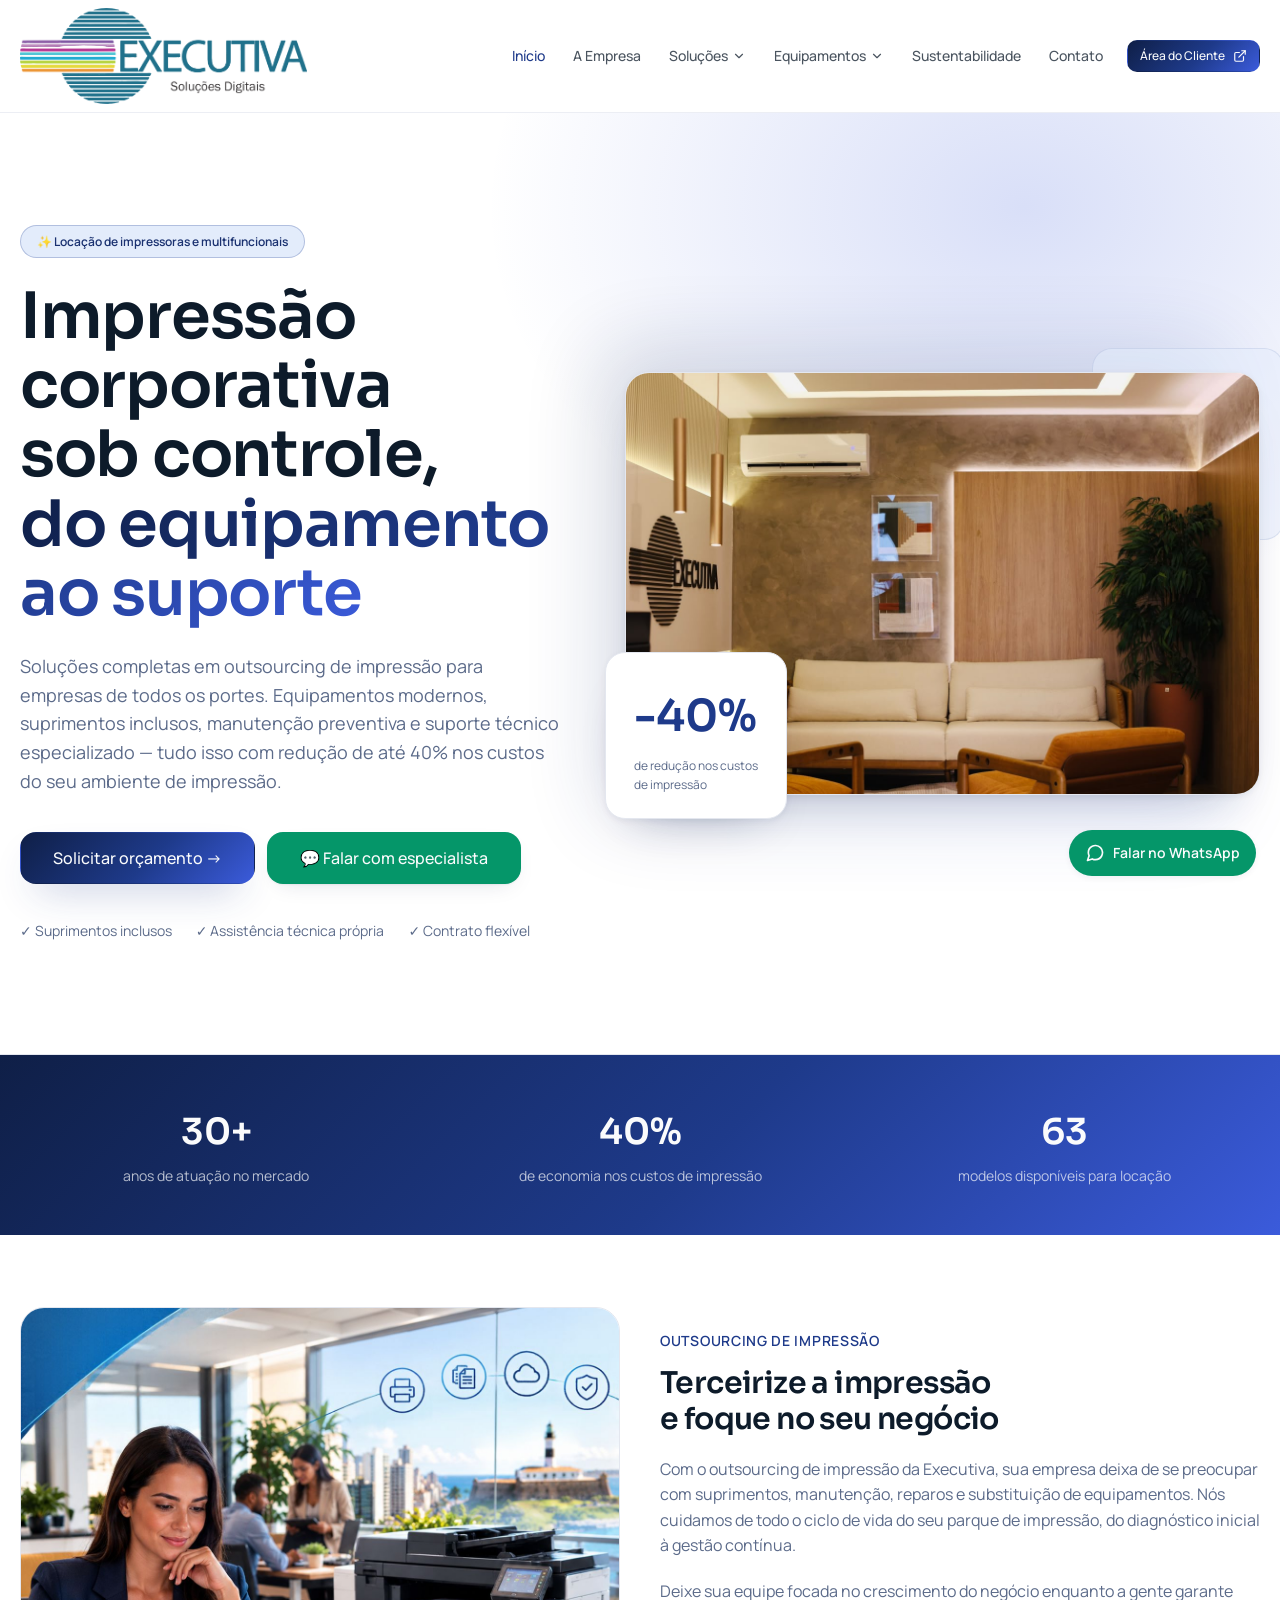
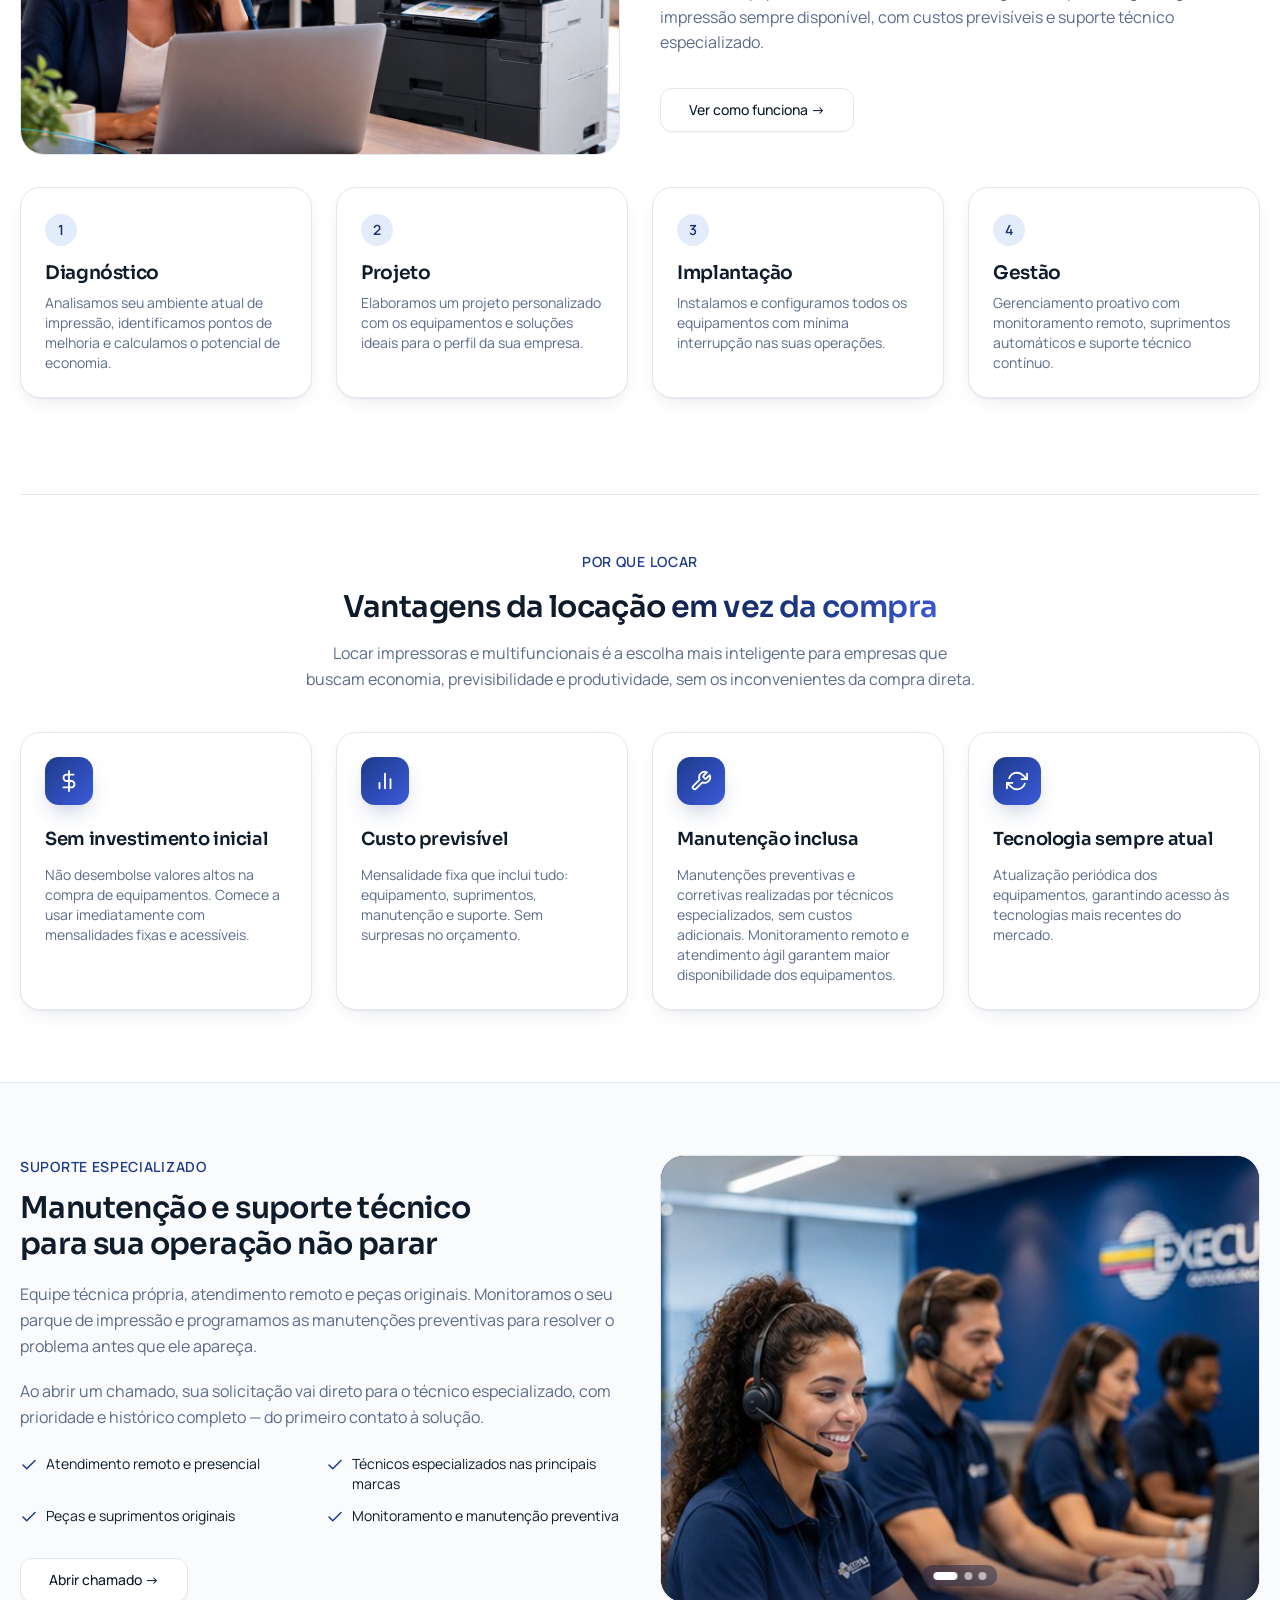
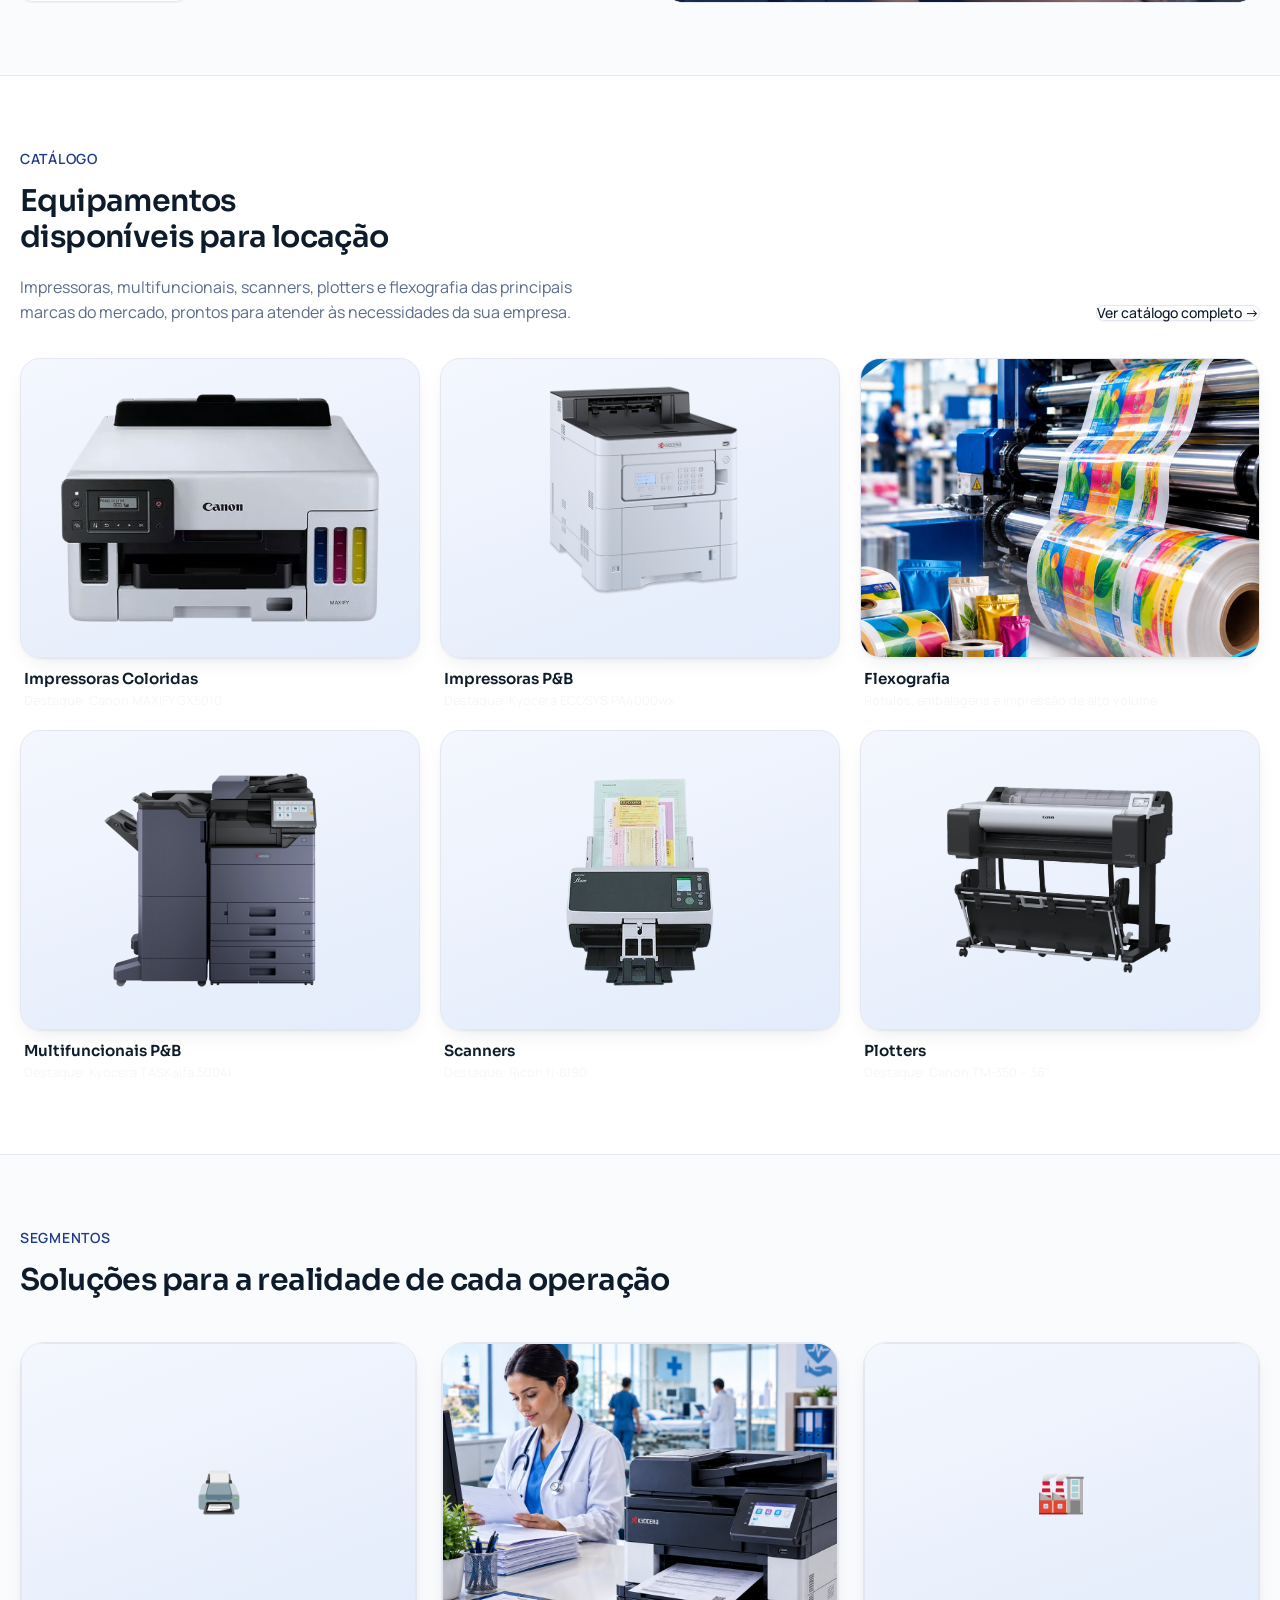
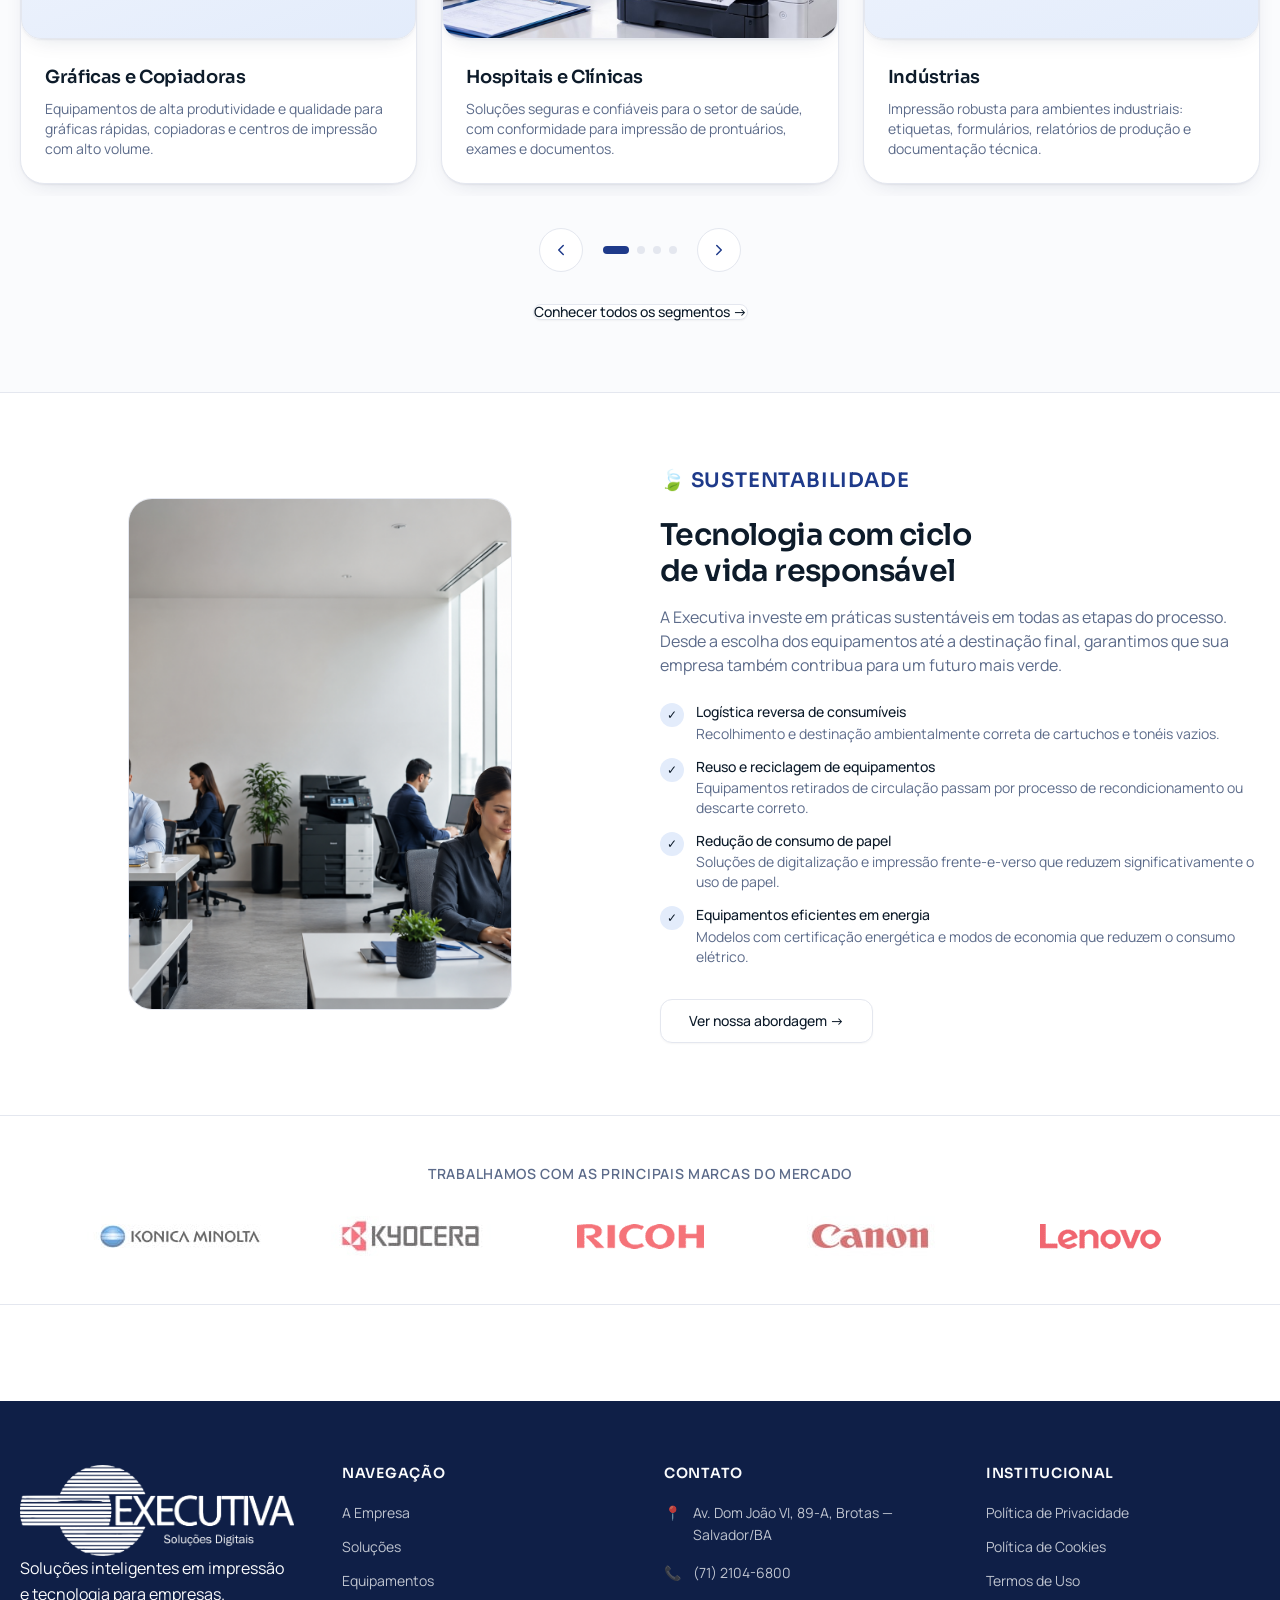
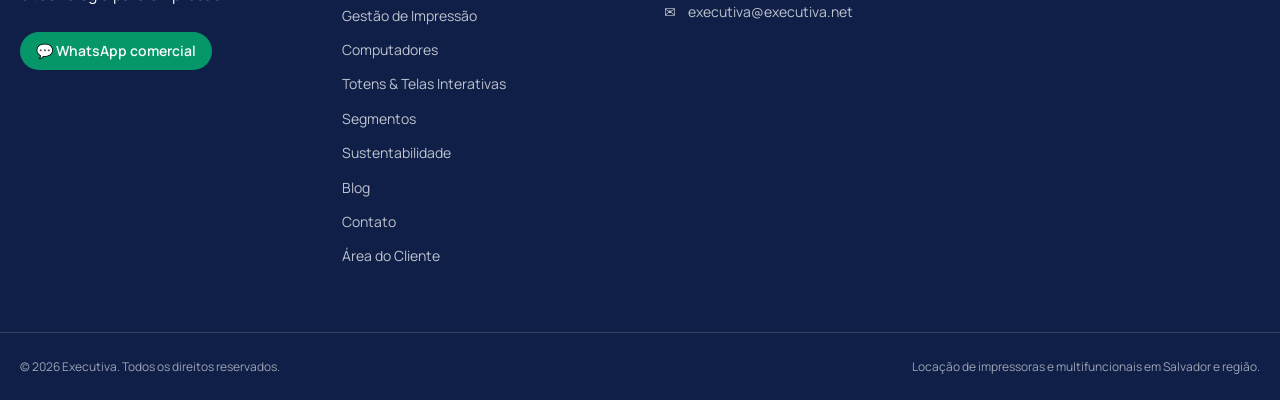
==== index.html @ 848bab2a "Home: secao Suporte Especializado com transicao de imagens" ====
<!DOCTYPE html>
<html lang="pt-BR">
<head>
  <meta charset="UTF-8">
  <meta name="viewport" content="width=device-width, initial-scale=1.0">
  <title>Locação de Impressoras e Multifuncionais | Executiva</title>
  <meta name="description" content="Locação de impressoras e multifuncionais com outsourcing de impressão, suprimentos, manutenção e suporte técnico. Reduza até 40% dos custos de impressão.">
  <link rel="icon" href="imagens/favicon.png" type="image/png">
  <link rel="stylesheet" href="css/styles.css">
</head>
<body>

<header class="site-header">
  <div class="container header-inner">
    <a href="index.html" class="logo" aria-label="Executiva — página inicial">
      <img src="imagens/logo-executiva.png" alt="Executiva" width="251" height="115">
    </a>

    <nav class="desktop-nav" aria-label="Menu principal">
      <a href="index.html" class="nav-link active">Início</a>
      <a href="a-empresa.html" class="nav-link">A Empresa</a>
      <div class="dropdown">
        <a href="solucoes.html" class="nav-link">
          Soluções
          <svg width="14" height="14" viewBox="0 0 24 24" fill="none" stroke="currentColor" stroke-width="2" stroke-linecap="round" stroke-linejoin="round" aria-hidden="true"><polyline points="6 9 12 15 18 9"></polyline></svg>
        </a>
        <div class="dropdown-menu">
          <a href="solucoes.html#locacao-de-impressoras" class="dropdown-item">Locação de Impressoras</a>
          <a href="solucoes.html#locacao-de-multifuncionais" class="dropdown-item">Locação de Multifuncionais</a>
          <a href="solucoes.html#outsourcing-de-impressao" class="dropdown-item">Outsourcing de Impressão</a>
          <a href="gestao-impressao.html" class="dropdown-item">Gestão de Impressão</a>
          <a href="solucoes.html#outras-solucoes" class="dropdown-item">Outras Soluções</a>
        </div>
      </div>
      <div class="dropdown">
        <a href="equipamentos.html" class="nav-link">
          Equipamentos
          <svg width="14" height="14" viewBox="0 0 24 24" fill="none" stroke="currentColor" stroke-width="2" stroke-linecap="round" stroke-linejoin="round" aria-hidden="true"><polyline points="6 9 12 15 18 9"></polyline></svg>
        </a>
        <div class="dropdown-menu">
          <div class="dropdown-subgroup">
            <a href="equipamentos.html" class="dropdown-item dropdown-with-sub">
              Impressoras
              <svg width="12" height="12" viewBox="0 0 24 24" fill="none" stroke="currentColor" stroke-width="2" stroke-linecap="round" stroke-linejoin="round" aria-hidden="true"><polyline points="9 6 15 12 9 18"></polyline></svg>
            </a>
            <div class="dropdown-submenu">
              <a href="equipamentos.html?categoria=impressora-color" class="dropdown-item">Impressoras Coloridas</a>
              <a href="equipamentos.html?categoria=impressora-pb" class="dropdown-item">Impressoras P&amp;B</a>
              <a href="equipamentos.html?categoria=multifuncionais-color" class="dropdown-item">Multifuncionais Coloridas</a>
              <a href="equipamentos.html?categoria=multifuncionais-pb" class="dropdown-item">Multifuncionais P&amp;B</a>
              <a href="equipamentos.html?categoria=flexografia" class="dropdown-item">Flexografia</a>
              <a href="equipamentos.html?categoria=ploter" class="dropdown-item">Plotters</a>
              <a href="equipamentos.html?categoria=scaner" class="dropdown-item">Scanners</a>
              <a href="equipamentos.html?categoria=etiquetas" class="dropdown-item">Etiquetas</a>
              <a href="equipamentos.html?categoria=cartoes" class="dropdown-item">Cartões</a>
              <a href="equipamentos.html?categoria=producao" class="dropdown-item">Produção Gráfica</a>
            </div>
          </div>
          <div class="dropdown-subgroup">
            <a href="computadores.html" class="dropdown-item dropdown-with-sub">
              Computadores
              <svg width="12" height="12" viewBox="0 0 24 24" fill="none" stroke="currentColor" stroke-width="2" stroke-linecap="round" stroke-linejoin="round" aria-hidden="true"><polyline points="9 6 15 12 9 18"></polyline></svg>
            </a>
            <div class="dropdown-submenu">
              <a href="computadores.html?categoria=desktops" class="dropdown-item">Computadores</a>
              <a href="computadores.html?categoria=notebooks" class="dropdown-item">Notebooks</a>
              <a href="computadores.html?categoria=servidores" class="dropdown-item">Servidores</a>
            </div>
          </div>
          <a href="totens.html" class="dropdown-item">Totens &amp; Telas Interativas</a>
        </div>
      </div>
      <a href="sustentabilidade.html" class="nav-link">Sustentabilidade</a>
      <a href="contato.html" class="nav-link">Contato</a>
      <a href="https://centralexecutiva.com.br" target="_blank" rel="noopener noreferrer" class="btn btn-hero btn-sm header-cta">
        Área do Cliente
        <svg width="14" height="14" viewBox="0 0 24 24" fill="none" stroke="currentColor" stroke-width="2" stroke-linecap="round" stroke-linejoin="round" aria-hidden="true"><path d="M18 13v6a2 2 0 0 1-2 2H5a2 2 0 0 1-2-2V8a2 2 0 0 1 2-2h6"></path><polyline points="15 3 21 3 21 9"></polyline><line x1="10" y1="14" x2="21" y2="3"></line></svg>
      </a>
    </nav>

    <button type="button" id="menuToggle" class="mobile-toggle" aria-expanded="false" aria-label="Abrir menu">
      <svg width="20" height="20" viewBox="0 0 24 24" fill="none" stroke="currentColor" stroke-width="2" stroke-linecap="round" stroke-linejoin="round"><line x1="3" y1="6" x2="21" y2="6"></line><line x1="3" y1="12" x2="21" y2="12"></line><line x1="3" y1="18" x2="21" y2="18"></line></svg>
    </button>
  </div>

  <div id="mobileMenu" class="mobile-menu">
    <div class="container">
      <nav aria-label="Menu mobile">
        <a href="index.html" class="mobile-link active">Início</a>
        <a href="a-empresa.html" class="mobile-link">A Empresa</a>
        <a href="solucoes.html" class="mobile-link">Soluções</a>
        <a href="gestao-impressao.html" class="mobile-link">Gestão de Impressão</a>
        <a href="equipamentos.html" class="mobile-link">Equipamentos</a>
        <a href="computadores.html" class="mobile-link">Computadores</a>
        <a href="totens.html" class="mobile-link">Totens &amp; Telas</a>
        <a href="sustentabilidade.html" class="mobile-link">Sustentabilidade</a>
        <a href="contato.html" class="mobile-link">Contato</a>
        <div class="mobile-menu-cta">
          <a href="https://centralexecutiva.com.br" target="_blank" rel="noopener noreferrer" class="btn btn-hero btn-lg w-full">Área do Cliente</a>
        </div>
      </nav>
    </div>
  </div>
</header>

<main>
  <section class="hero">
    <div class="hero-bg"></div>
    <div class="container hero-grid">
      <div class="reveal">
        <span class="hero-badge">✨ Locação de impressoras e multifuncionais</span>
        <h1>Impressão corporativa sob controle,<br><span class="text-gradient">do equipamento ao suporte</span></h1>
        <p class="hero-description">Soluções completas em outsourcing de impressão para empresas de todos os portes. Equipamentos modernos, suprimentos inclusos, manutenção preventiva e suporte técnico especializado — tudo isso com redução de até 40% nos custos do seu ambiente de impressão.</p>
        <div class="hero-actions">
          <a href="orcamento.html" class="btn btn-hero btn-xl">Solicitar orçamento →</a>
          <a href="https://api.whatsapp.com/send?phone=5571996363349&text=Olá! Vim do site e gostaria de informações sobre locação de impressoras." target="_blank" rel="noopener noreferrer" class="btn btn-whatsapp btn-xl">💬 Falar com especialista</a>
        </div>
        <ul class="hero-highlights">
          <li>✓ Suprimentos inclusos</li>
          <li>✓ Assistência técnica própria</li>
          <li>✓ Contrato flexível</li>
        </ul>
      </div>

      <div class="reveal from-left">
        <div class="hero-image-wrap">
          <div class="hero-image">
            <img src="imagens/hero-multifuncional.jpg?v=2" alt="Multifuncional corporativa" width="1280" height="854">
          </div>
          <div class="hero-floating-card">
            <p class="number">-40%</p>
            <p>de redução nos custos<br>de impressão</p>
          </div>
        </div>
      </div>
    </div>
  </section>

  <section class="stats">
    <div class="container stats-grid grid-3-sm">
      <div class="stat-counter" data-to="30" data-suffix="+" data-label="anos de atuação no mercado"></div>
      <div class="stat-counter" data-to="40" data-suffix="%" data-label="de economia nos custos de impressão"></div>
      <div class="stat-counter" data-to="63" data-label="modelos disponíveis para locação"></div>
    </div>
  </section>

  <section class="container section-padded">
    <div class="grid-2-lg gap-10 items-center">
      <div class="reveal from-left">
        <img src="imagens/outsourcing.jpg" alt="Outsourcing de impressão" class="rounded-3xl border w-full object-cover" style="height: 28rem; object-position: center top">
      </div>
      <div class="reveal">
        <p class="section-eyebrow">Outsourcing de impressão</p>
        <h2 class="section-title text-3xl">Terceirize a impressão e foque no seu negócio</h2>
        <p class="section-description">Com o outsourcing de impressão da Executiva, sua empresa deixa de se preocupar com suprimentos, manutenção, reparos e substituição de equipamentos. Nós cuidamos de todo o ciclo de vida do seu parque de impressão, do diagnóstico inicial à gestão contínua.</p>
        <p class="section-description">Deixe sua equipe focada no crescimento do negócio enquanto a gente garante impressão sempre disponível, com custos previsíveis e suporte técnico especializado.</p>
        <a href="solucoes.html#outsourcing-de-impressao" class="btn btn-outline btn-lg mt-8">Ver como funciona →</a>
      </div>
    </div>

    <ol class="grid-4 grid-2-sm grid-3-md grid-4-lg gap-6 mt-8">
      <li class="reveal card card-hover h-full p-6">
        <span class="step-number">1</span>
        <h3 class="mt-4 font-semibold">Diagnóstico</h3>
        <p class="mt-2 text-sm text-muted">Analisamos seu ambiente atual de impressão, identificamos pontos de melhoria e calculamos o potencial de economia.</p>
      </li>
      <li class="reveal card card-hover h-full p-6">
        <span class="step-number">2</span>
        <h3 class="mt-4 font-semibold">Projeto</h3>
        <p class="mt-2 text-sm text-muted">Elaboramos um projeto personalizado com os equipamentos e soluções ideais para o perfil da sua empresa.</p>
      </li>
      <li class="reveal card card-hover h-full p-6">
        <span class="step-number">3</span>
        <h3 class="mt-4 font-semibold">Implantação</h3>
        <p class="mt-2 text-sm text-muted">Instalamos e configuramos todos os equipamentos com mínima interrupção nas suas operações.</p>
      </li>
      <li class="reveal card card-hover h-full p-6">
        <span class="step-number">4</span>
        <h3 class="mt-4 font-semibold">Gestão</h3>
        <p class="mt-2 text-sm text-muted">Gerenciamento proativo com monitoramento remoto, suprimentos automáticos e suporte técnico contínuo.</p>
      </li>
    </ol>

    <div class="mt-24 border-t" style="padding-top: 3.5rem">
      <div class="mx-auto max-w-2xl text-center">
        <p class="section-eyebrow">Por que locar</p>
        <h2 class="section-title text-3xl mt-4">Vantagens da locação <span class="text-gradient">em vez da compra</span></h2>
        <p class="section-description mt-4">Locar impressoras e multifuncionais é a escolha mais inteligente para empresas que buscam economia, previsibilidade e produtividade, sem os inconvenientes da compra direta.</p>
      </div>

      <ul class="mt-10 grid-4 grid-2-sm grid-3-md grid-4-lg gap-6">
        <li class="reveal card card-hover h-full p-6">
          <span class="advantage-icon">
            <svg width="22" height="22" viewBox="0 0 24 24" fill="none" stroke="currentColor" stroke-width="2" stroke-linecap="round" stroke-linejoin="round" aria-hidden="true"><line x1="12" y1="1" x2="12" y2="23"></line><path d="M17 5H9.5a3.5 3.5 0 0 0 0 7h5a3.5 3.5 0 0 1 0 7H6"></path></svg>
          </span>
          <h3 class="mt-5 font-display text-lg font-semibold">Sem investimento inicial</h3>
          <p class="mt-3 text-sm text-muted">Não desembolse valores altos na compra de equipamentos. Comece a usar imediatamente com mensalidades fixas e acessíveis.</p>
        </li>

        <li class="reveal card card-hover h-full p-6">
          <span class="advantage-icon">
            <svg width="22" height="22" viewBox="0 0 24 24" fill="none" stroke="currentColor" stroke-width="2" stroke-linecap="round" stroke-linejoin="round" aria-hidden="true"><line x1="18" y1="20" x2="18" y2="10"></line><line x1="12" y1="20" x2="12" y2="4"></line><line x1="6" y1="20" x2="6" y2="14"></line></svg>
          </span>
          <h3 class="mt-5 font-display text-lg font-semibold">Custo previsível</h3>
          <p class="mt-3 text-sm text-muted">Mensalidade fixa que inclui tudo: equipamento, suprimentos, manutenção e suporte. Sem surpresas no orçamento.</p>
        </li>

        <li class="reveal card card-hover h-full p-6">
          <span class="advantage-icon">
            <svg width="22" height="22" viewBox="0 0 24 24" fill="none" stroke="currentColor" stroke-width="2" stroke-linecap="round" stroke-linejoin="round" aria-hidden="true"><path d="M14.7 6.3a1 1 0 0 0 0 1.4l1.6 1.6a1 1 0 0 0 1.4 0l3.77-3.77a6 6 0 0 1-7.94 7.94l-6.91 6.91a2.12 2.12 0 0 1-3-3l6.91-6.91a6 6 0 0 1 7.94-7.94l-3.76 3.76z"></path></svg>
          </span>
          <h3 class="mt-5 font-display text-lg font-semibold">Manutenção inclusa</h3>
          <p class="mt-3 text-sm text-muted">Manutenções preventivas e corretivas realizadas por técnicos especializados, sem custos adicionais. Monitoramento remoto e atendimento ágil garantem maior disponibilidade dos equipamentos.</p>
        </li>

        <li class="reveal card card-hover h-full p-6">
          <span class="advantage-icon">
            <svg width="22" height="22" viewBox="0 0 24 24" fill="none" stroke="currentColor" stroke-width="2" stroke-linecap="round" stroke-linejoin="round" aria-hidden="true"><polyline points="23 4 23 10 17 10"></polyline><polyline points="1 20 1 14 7 14"></polyline><path d="M3.51 9a9 9 0 0 1 14.85-3.36L23 10M1 14l4.64 4.36A9 9 0 0 0 20.49 15"></path></svg>
          </span>
          <h3 class="mt-5 font-display text-lg font-semibold">Tecnologia sempre atual</h3>
          <p class="mt-3 text-sm text-muted">Atualização periódica dos equipamentos, garantindo acesso às tecnologias mais recentes do mercado.</p>
        </li>
      </ul>
    </div>
  </section>

  <section class="section-bordered section-padded">
    <div class="container">
      <div class="grid-2-lg gap-10 items-center">
        <div class="reveal from-left">
          <p class="section-eyebrow">Suporte especializado</p>
          <h2 class="section-title text-3xl">Manutenção e suporte técnico para sua operação não parar</h2>
          <p class="section-description">Equipe técnica própria, atendimento remoto e peças originais. Monitoramos o seu parque de impressão e programamos as manutenções preventivas para resolver o problema antes que ele apareça.</p>
          <p class="section-description">Ao abrir um chamado, sua solicitação vai direto para o técnico especializado, com prioridade e histórico completo — do primeiro contato à solução.</p>
          <ul class="mt-6 grid-2-sm gap-3 text-sm">
            <li class="flex items-start gap-2">
              <svg width="18" height="18" viewBox="0 0 24 24" fill="none" stroke="currentColor" stroke-width="2" stroke-linecap="round" stroke-linejoin="round" aria-hidden="true" style="color:var(--color-primary);flex:none;margin-top:2px"><polyline points="20 6 9 17 4 12"></polyline></svg>
              <span>Atendimento remoto e presencial</span>
            </li>
            <li class="flex items-start gap-2">
              <svg width="18" height="18" viewBox="0 0 24 24" fill="none" stroke="currentColor" stroke-width="2" stroke-linecap="round" stroke-linejoin="round" aria-hidden="true" style="color:var(--color-primary);flex:none;margin-top:2px"><polyline points="20 6 9 17 4 12"></polyline></svg>
              <span>Técnicos especializados nas principais marcas</span>
            </li>
            <li class="flex items-start gap-2">
              <svg width="18" height="18" viewBox="0 0 24 24" fill="none" stroke="currentColor" stroke-width="2" stroke-linecap="round" stroke-linejoin="round" aria-hidden="true" style="color:var(--color-primary);flex:none;margin-top:2px"><polyline points="20 6 9 17 4 12"></polyline></svg>
              <span>Peças e suprimentos originais</span>
            </li>
            <li class="flex items-start gap-2">
              <svg width="18" height="18" viewBox="0 0 24 24" fill="none" stroke="currentColor" stroke-width="2" stroke-linecap="round" stroke-linejoin="round" aria-hidden="true" style="color:var(--color-primary);flex:none;margin-top:2px"><polyline points="20 6 9 17 4 12"></polyline></svg>
              <span>Monitoramento e manutenção preventiva</span>
            </li>
          </ul>
          <a href="https://centralexecutiva.com.br" target="_blank" rel="noopener noreferrer" class="btn btn-outline btn-lg mt-8">Abrir chamado →</a>
        </div>

        <div class="reveal">
          <div class="media-slider" id="supportSlider" role="region" aria-label="Galeria de suporte técnico">
            <div class="media-slide is-active">
              <img src="imagens/suporte-tecnico.jpg" alt="Equipe de suporte técnico da Executiva" loading="lazy">
            </div>
            <div class="media-slide">
              <img src="imagens/00.jpg" alt="Multifuncionais e suprimentos originais" loading="lazy" style="object-position: 55% 50%">
            </div>
            <div class="media-slide">
              <img src="imagens/suporte-central.jpg" alt="Central de Atendimento Executiva" loading="lazy">
            </div>
            <div class="media-dots" id="supportDots"></div>
          </div>
        </div>
      </div>
    </div>
  </section>

  <section class="container section-padded">
    <div class="flex flex-wrap items-end justify-between gap-6">
      <div class="reveal max-w-xl">
        <p class="section-eyebrow">Catálogo</p>
        <h2 class="section-title text-3xl">Equipamentos disponíveis para locação</h2>
        <p class="section-description">Impressoras, multifuncionais, scanners, plotters e flexografia das principais marcas do mercado, prontos para atender às necessidades da sua empresa.</p>
      </div>
      <div class="reveal">
        <a href="equipamentos.html" class="btn btn-outline">Ver catálogo completo →</a>
      </div>
    </div>

    <div class="catalog-grid mt-8">

      <a class="catalog-card reveal" href="equipamentos.html?categoria=impressora-color">
        <span class="catalog-card-img catalog-card-img--product">
          <img src="imagens/Canon - GX5010 (2).png" alt="Impressora colorida Canon MAXIFY GX5010" loading="lazy">
        </span>
        <span class="catalog-card-caption">
          <strong>Impressoras Coloridas</strong>
          <span>Destaque: Canon MAXIFY GX5010</span>
        </span>
      </a>

      <a class="catalog-card reveal" href="equipamentos.html?categoria=impressora-pb">
        <span class="catalog-card-img catalog-card-img--product">
          <img src="imagens/Kyocera - ECOSYS PA4000wx.png" alt="Impressora P&amp;B Kyocera ECOSYS PA4000wx" loading="lazy">
        </span>
        <span class="catalog-card-caption">
          <strong>Impressoras P&amp;B</strong>
          <span>Destaque: Kyocera ECOSYS PA4000wx</span>
        </span>
      </a>

      <a class="catalog-card reveal" href="equipamentos.html?categoria=flexografia">
        <span class="catalog-card-img">
          <img src="imagens/flexografia.jpg" alt="Flexografia" loading="lazy" onerror="this.style.display='none';this.nextElementSibling.style.display='flex'">
          <span class="catalog-card-placeholder" style="display:none" aria-hidden="true">
            <svg width="40" height="40" viewBox="0 0 24 24" fill="none" stroke="currentColor" stroke-width="1.5" stroke-linecap="round" stroke-linejoin="round" aria-hidden="true"><rect x="9" y="9" width="13" height="13" rx="2" ry="2"></rect><path d="M5 15H4a2 2 0 0 1-2-2V4a2 2 0 0 1 2-2h9a2 2 0 0 1 2 2v1"></path></svg>
          </span>
        </span>
        <span class="catalog-card-caption">
          <strong>Flexografia</strong>
          <span>Rótulos, embalagens e impressão de alto volume</span>
        </span>
      </a>

      <a class="catalog-card reveal" href="equipamentos.html?categoria=multifuncionais-pb">
        <span class="catalog-card-img catalog-card-img--product">
          <img src="imagens/Kyocera_-_TASKalfa_5004i-removebg-preview.png" alt="Multifuncional P&amp;B Kyocera TASKalfa 5004i" loading="lazy">
        </span>
        <span class="catalog-card-caption">
          <strong>Multifuncionais P&amp;B</strong>
          <span>Destaque: Kyocera TASKalfa 5004i</span>
        </span>
      </a>

      <a class="catalog-card reveal" href="equipamentos.html?categoria=scaner">
        <span class="catalog-card-img catalog-card-img--product">
          <img src="imagens/Ricoh_-_fi-8190.png" alt="Scanner Ricoh fi-8190" loading="lazy">
        </span>
        <span class="catalog-card-caption">
          <strong>Scanners</strong>
          <span>Destaque: Ricoh fi-8190</span>
        </span>
      </a>

      <a class="catalog-card reveal" href="equipamentos.html?categoria=ploter">
        <span class="catalog-card-img catalog-card-img--product">
          <img src="imagens/Canon - TM-350.png" alt="Plotter Canon TM-350 de 36 polegadas" loading="lazy">
        </span>
        <span class="catalog-card-caption">
          <strong>Plotters</strong>
          <span>Destaque: Canon TM-350 – 36"</span>
        </span>
      </a>

    </div>
  </section>

  <section class="section-bordered section-padded">
    <div class="container">
      <div class="reveal max-w-2xl">
        <p class="section-eyebrow">Segmentos</p>
        <h2 class="section-title text-3xl">Soluções para a realidade de cada operação</h2>
      </div>

      <div class="segment-viewport mt-8">
        <div class="segment-track" id="segmentTrack">

          <div class="segment-slide">
            <article class="segment-card card card-hover h-full">
              <span class="catalog-card-img">
                <span class="catalog-card-placeholder"><span style="font-size:2.5rem;line-height:1">🖨️</span></span>
              </span>
              <div class="segment-card-body">
                <h3 class="font-display text-lg font-semibold">Gráficas e Copiadoras</h3>
                <p class="mt-2 text-sm text-muted">Equipamentos de alta produtividade e qualidade para gráficas rápidas, copiadoras e centros de impressão com alto volume.</p>
              </div>
            </article>
          </div>

          <div class="segment-slide">
            <article class="segment-card card card-hover h-full">
              <span class="catalog-card-img">
                <img src="imagens/hospitais e clinica.jpg" alt="Hospitais e Clínicas" loading="lazy" style="object-position: center 45%">
              </span>
              <div class="segment-card-body">
                <h3 class="font-display text-lg font-semibold">Hospitais e Clínicas</h3>
                <p class="mt-2 text-sm text-muted">Soluções seguras e confiáveis para o setor de saúde, com conformidade para impressão de prontuários, exames e documentos.</p>
              </div>
            </article>
          </div>

          <div class="segment-slide">
            <article class="segment-card card card-hover h-full">
              <span class="catalog-card-img">
                <span class="catalog-card-placeholder"><span style="font-size:2.5rem;line-height:1">🏭</span></span>
              </span>
              <div class="segment-card-body">
                <h3 class="font-display text-lg font-semibold">Indústrias</h3>
                <p class="mt-2 text-sm text-muted">Impressão robusta para ambientes industriais: etiquetas, formulários, relatórios de produção e documentação técnica.</p>
              </div>
            </article>
          </div>

          <div class="segment-slide">
            <article class="segment-card card card-hover h-full">
              <span class="catalog-card-img">
                <span class="catalog-card-placeholder"><span style="font-size:2.5rem;line-height:1">🎓</span></span>
              </span>
              <div class="segment-card-body">
                <h3 class="font-display text-lg font-semibold">Educação</h3>
                <p class="mt-2 text-sm text-muted">Soluções econômicas para escolas, faculdades e universidades, com gestão de cotas e redução de desperdícios.</p>
              </div>
            </article>
          </div>

          <div class="segment-slide">
            <article class="segment-card card card-hover h-full">
              <span class="catalog-card-img">
                <span class="catalog-card-placeholder"><span style="font-size:2.5rem;line-height:1">⚖️</span></span>
              </span>
              <div class="segment-card-body">
                <h3 class="font-display text-lg font-semibold">Escritórios Jurídicos</h3>
                <p class="mt-2 text-sm text-muted">Impressão de alta qualidade e segurança para documentos jurídicos, contratos, petições e processos com sigilo.</p>
              </div>
            </article>
          </div>

          <div class="segment-slide">
            <article class="segment-card card card-hover h-full">
              <span class="catalog-card-img">
                <span class="catalog-card-placeholder"><span style="font-size:2.5rem;line-height:1">🏢</span></span>
              </span>
              <div class="segment-card-body">
                <h3 class="font-display text-lg font-semibold">Escritórios e Corporativo</h3>
                <p class="mt-2 text-sm text-muted">Parques de impressão otimizados para empresas de diversos segmentos, com foco em produtividade e redução de custos.</p>
              </div>
            </article>
          </div>

        </div>
      </div>

      <div class="mt-8 flex items-center justify-center gap-5">
        <button type="button" class="advantage-arrow segment-prev" aria-label="Anterior">
          <svg width="18" height="18" viewBox="0 0 24 24" fill="none" stroke="currentColor" stroke-width="2" stroke-linecap="round" stroke-linejoin="round" aria-hidden="true"><polyline points="15 18 9 12 15 6"></polyline></svg>
        </button>
        <div class="advantage-dots" id="segmentDots"></div>
        <button type="button" class="advantage-arrow segment-next" aria-label="Próximo">
          <svg width="18" height="18" viewBox="0 0 24 24" fill="none" stroke="currentColor" stroke-width="2" stroke-linecap="round" stroke-linejoin="round" aria-hidden="true"><polyline points="9 18 15 12 9 6"></polyline></svg>
        </button>
      </div>

      <div class="mt-8 flex justify-center reveal">
        <a href="solucoes.html" class="btn btn-outline">Conhecer todos os segmentos →</a>
      </div>
    </div>
  </section>

  <section class="container section-padded">
    <div class="grid-2-lg gap-10 items-center">
      <div class="reveal from-left">
        <img src="imagens/sustentabilidade.jpg" alt="Sustentabilidade" class="rounded-3xl border w-full mx-auto block object-cover" style="aspect-ratio: 3 / 4; max-width: 24rem">
      </div>
      <div class="reveal">
        <p class="section-eyebrow-lg">🍃 Sustentabilidade</p>
        <h2 class="mt-5 font-display text-3xl font-semibold sm:text-4xl">Tecnologia com ciclo de vida responsável</h2>
        <p class="mt-4 text-base text-muted">A Executiva investe em práticas sustentáveis em todas as etapas do processo. Desde a escolha dos equipamentos até a destinação final, garantimos que sua empresa também contribua para um futuro mais verde.</p>
        <ul class="check-list mt-6">
          <li>
            <span class="inline-flex items-center justify-center rounded-full bg-accent text-accent-fg text-xs shrink-0" style="width:1.5rem;height:1.5rem;margin-top:2px">✓</span>
            <div>
              <p class="font-medium">Logística reversa de consumíveis</p>
              <p class="text-sm text-muted">Recolhimento e destinação ambientalmente correta de cartuchos e tonéis vazios.</p>
            </div>
          </li>
          <li>
            <span class="inline-flex items-center justify-center rounded-full bg-accent text-accent-fg text-xs shrink-0" style="width:1.5rem;height:1.5rem;margin-top:2px">✓</span>
            <div>
              <p class="font-medium">Reuso e reciclagem de equipamentos</p>
              <p class="text-sm text-muted">Equipamentos retirados de circulação passam por processo de recondicionamento ou descarte correto.</p>
            </div>
          </li>
          <li>
            <span class="inline-flex items-center justify-center rounded-full bg-accent text-accent-fg text-xs shrink-0" style="width:1.5rem;height:1.5rem;margin-top:2px">✓</span>
            <div>
              <p class="font-medium">Redução de consumo de papel</p>
              <p class="text-sm text-muted">Soluções de digitalização e impressão frente-e-verso que reduzem significativamente o uso de papel.</p>
            </div>
          </li>
          <li>
            <span class="inline-flex items-center justify-center rounded-full bg-accent text-accent-fg text-xs shrink-0" style="width:1.5rem;height:1.5rem;margin-top:2px">✓</span>
            <div>
              <p class="font-medium">Equipamentos eficientes em energia</p>
              <p class="text-sm text-muted">Modelos com certificação energética e modos de economia que reduzem o consumo elétrico.</p>
            </div>
          </li>
        </ul>
        <a href="sustentabilidade.html" class="btn btn-outline btn-lg mt-8">Ver nossa abordagem →</a>
      </div>
    </div>
  </section>

  <section class="border-t border-b py-12">
    <div class="container">
      <p class="text-center text-sm font-semibold tracking-wider uppercase text-muted">Trabalhamos com as principais marcas do mercado</p>
      <div class="mt-8 flex flex-wrap items-center justify-center gap-10">
        <img src="imagens/marcas/konica-home.jpg" alt="Konica Minolta" class="brand-logo">
        <img src="imagens/marcas/kyocera-home.jpg" alt="Kyocera" class="brand-logo">
        <img src="imagens/marcas/Logo-ricoh-ofc.png" alt="Ricoh" class="brand-logo">
        <img src="imagens/marcas/canon-home.jpg" alt="Canon" class="brand-logo">
        <img src="imagens/marcas/logo-lenovo-ofc.png" alt="Lenovo" class="brand-logo">
      </div>
    </div>
  </section>
</main>

<footer class="site-footer">
  <div class="container footer-grid footer-4">
    <div>
      <img src="imagens/logo-executiva.png" alt="Executiva" class="invert-logo">
      <p>Soluções inteligentes em impressão e tecnologia para empresas.</p>
      <a href="https://api.whatsapp.com/send?phone=5571996363349&text=Olá! Contato comercial." target="_blank" rel="noopener noreferrer" class="footer-wa">
        💬 WhatsApp comercial
      </a>
    </div>

    <nav aria-label="Links do rodapé">
      <h2>Navegação</h2>
      <ul class="footer-links">
        <li><a href="a-empresa.html">A Empresa</a></li>
        <li><a href="solucoes.html">Soluções</a></li>
        <li><a href="equipamentos.html">Equipamentos</a></li>
        <li><a href="gestao-impressao.html">Gestão de Impressão</a></li>
        <li><a href="computadores.html">Computadores</a></li>
        <li><a href="totens.html">Totens &amp; Telas Interativas</a></li>
        <li><a href="#">Segmentos</a></li>
        <li><a href="sustentabilidade.html">Sustentabilidade</a></li>
        <li><a href="blog.html">Blog</a></li>
        <li><a href="contato.html">Contato</a></li>
        <li><a href="https://centralexecutiva.com.br" target="_blank" rel="noopener noreferrer">Área do Cliente</a></li>
      </ul>
    </nav>

    <div>
      <h2>Contato</h2>
      <ul class="footer-contact">
        <li>
          <span>📍</span>
          <span>Av. Dom João VI, 89-A, Brotas — Salvador/BA</span>
        </li>
        <li>
          <span>📞</span>
          <a href="tel:+557121046800" class="hover\:text-primary-fg">(71) 2104-6800</a>
        </li>
        <li>
          <span>✉️</span>
          <a href="mailto:executiva@executiva.net" class="hover\:text-primary-fg">executiva@executiva.net</a>
        </li>
      </ul>
    </div>

    <div>
      <h2>Institucional</h2>
      <ul class="footer-links">
        <li><a href="#">Política de Privacidade</a></li>
        <li><a href="#">Política de Cookies</a></li>
        <li><a href="#">Termos de Uso</a></li>
      </ul>
    </div>
  </div>

  <div class="footer-bottom">
    <div class="container footer-bottom-inner">
      <p>© <span id="currentYear">2026</span> Executiva. Todos os direitos reservados.</p>
      <p>Locação de impressoras e multifuncionais em Salvador e região.</p>
    </div>
  </div>
</footer>

<a id="whatsappFab" class="whatsapp-fab" href="https://api.whatsapp.com/send?phone=5571996363349&text=Olá! Vim do site da Executiva." target="_blank" rel="noopener noreferrer" aria-label="Falar com a Executiva pelo WhatsApp">
  <svg width="20" height="20" viewBox="0 0 24 24" fill="none" stroke="currentColor" stroke-width="2" stroke-linecap="round" stroke-linejoin="round"><path d="M21 11.5a8.38 8.38 0 0 1-.9 3.8 8.5 8.5 0 0 1-7.6 4.7 8.38 8.38 0 0 1-3.8-.9L3 21l1.9-5.7a8.38 8.38 0 0 1-.9-3.8 8.5 8.5 0 0 1 4.7-7.6 8.38 8.38 0 0 1 3.8-.9h.5a8.48 8.48 0 0 1 8 8v.5z"></path></svg>
  <span>Falar no WhatsApp</span>
</a>

<script defer src="js/main.js"></script>
</body>
</html>
---- css/styles.css ----
@import url('https://fonts.googleapis.com/css2?family=Manrope:wght@400;500;600;700;800&family=Sora:wght@400;500;600;700;800&display=swap');

/* ===========================
   Design Tokens
   =========================== */
:root {
  --font-sans: 'Manrope', system-ui, sans-serif;
  --font-display: 'Sora', system-ui, sans-serif;

  --color-bg: #ffffff;
  --color-fg: #0D1B2A;
  --color-card: #ffffff;
  --color-primary: #1E3A8A;
  --color-primary-fg: #FAFBFC;
  --color-primary-deep: #0F1F47;
  --color-primary-glow: #3B5BDB;
  --color-secondary: #F6F7FB;
  --color-muted: #F5F6FA;
  --color-muted-fg: #5C6B8A;
  --color-accent: #E3ECFB;
  --color-accent-fg: #1A3170;
  --color-success: #059669;
  --color-success-fg: #FAFBFC;
  --color-border: #E4E7EF;
  --color-ring: #1E3A8A;

  --radius: 0.75rem;
  --radius-sm: calc(var(--radius) - 4px);
  --radius-md: calc(var(--radius) - 2px);
  --radius-lg: var(--radius);
  --radius-xl: calc(var(--radius) + 4px);
  --radius-2xl: calc(var(--radius) + 8px);
  --radius-3xl: calc(var(--radius) + 12px);
  --radius-4xl: calc(var(--radius) + 16px);

  --gradient-primary: linear-gradient(135deg, var(--color-primary-deep), var(--color-primary) 55%, var(--color-primary-glow));
  --gradient-surface: linear-gradient(180deg, rgba(30, 58, 138, 0.06), transparent);
  --gradient-tech: radial-gradient(60% 60% at 80% 10%, rgba(59, 91, 219, 0.28), transparent 70%);

  --shadow-soft: 0 1px 2px rgba(15, 31, 71, 0.06), 0 8px 24px -12px rgba(15, 31, 71, 0.18);
  --shadow-card: 0 2px 6px rgba(15, 31, 71, 0.06), 0 24px 48px -28px rgba(15, 31, 71, 0.28);
  --shadow-glow: 0 18px 40px -18px rgba(30, 58, 138, 0.45);

  --container-max: 1280px;
  --container-padding: 20px;
}

/* ===========================
   Reset & Base
   =========================== */
*,
*::before,
*::after {
  box-sizing: border-box;
  margin: 0;
  padding: 0;
}

html {
  scroll-behavior: smooth;
  scroll-padding-top: 7rem;
  -webkit-text-size-adjust: 100%;
}

body {
  min-height: 100vh;
  line-height: 1.6;
  font-family: var(--font-sans);
  background-color: var(--color-bg);
  color: var(--color-fg);
  -webkit-font-smoothing: antialiased;
  -moz-osx-font-smoothing: grayscale;
}

img, picture, video, canvas, svg {
  display: block;
  max-width: 100%;
}

input, button, textarea, select {
  font: inherit;
  color: inherit;
}

button {
  cursor: pointer;
  background: none;
  border: none;
}

a {
  color: inherit;
  text-decoration: none;
}

h1, h2, h3, h4, h5, h6 {
  font-family: var(--font-display);
  font-weight: 600;
  letter-spacing: -0.02em;
  line-height: 1.2;
  text-wrap: balance;
}

p { overflow-wrap: break-word; }
ul, ol { list-style: none; }

/* ===========================
   Layout
   =========================== */
.container {
  width: 100%;
  max-width: var(--container-max);
  margin-inline: auto;
  padding-inline: var(--container-padding);
}

.sr-only {
  position: absolute;
  width: 1px;
  height: 1px;
  padding: 0;
  margin: -1px;
  overflow: hidden;
  clip: rect(0, 0, 0, 0);
  white-space: nowrap;
  border: 0;
}

/* ===========================
   Header
   =========================== */
.site-header {
  position: sticky;
  top: 0;
  z-index: 40;
  border-bottom: 1px solid rgba(228, 231, 239, 0.7);
  background-color: rgba(255, 255, 255, 0.85);
  backdrop-filter: blur(16px);
  -webkit-backdrop-filter: blur(16px);
}

.header-inner {
  display: flex;
  align-items: center;
  justify-content: space-between;
  gap: 1rem;
  height: 7rem;
  padding-block: 1rem;
}

.logo img {
  height: 6rem;
  width: auto;
}

/* Desktop Nav */
.desktop-nav {
  display: none;
  align-items: center;
  gap: 0.25rem;
}

.nav-link {
  display: inline-flex;
  align-items: center;
  gap: 0.25rem;
  padding: 0.5rem 0.75rem;
  border-radius: var(--radius-md);
  font-size: 0.875rem;
  font-weight: 500;
  color: rgba(13, 27, 42, 0.75);
  transition: color 0.2s ease;
}

.nav-link:hover,
.nav-link.active {
  color: var(--color-primary);
}

.nav-link svg {
  width: 0.875rem;
  height: 0.875rem;
}

/* Dropdown */
.dropdown {
  position: relative;
}

.dropdown-menu {
  visibility: hidden;
  opacity: 0;
  position: absolute;
  left: 0;
  top: 100%;
  width: 18rem;
  transform: translateY(4px);
  border: 1px solid var(--color-border);
  border-radius: var(--radius-xl);
  background-color: var(--color-card);
  padding: 0.5rem;
  box-shadow: var(--shadow-card);
  transition:
    visibility 0.2s ease,
    opacity 0.2s ease,
    transform 0.2s ease;
}

.dropdown:hover .dropdown-menu,
.dropdown:focus-within .dropdown-menu {
  visibility: visible;
  opacity: 1;
  transform: translateY(0);
}

.dropdown-item {
  display: block;
  padding: 0.5rem 0.75rem;
  border-radius: var(--radius-md);
  font-size: 0.875rem;
  color: rgba(13, 27, 42, 0.8);
  transition: background-color 0.2s ease, color 0.2s ease;
}

.dropdown-item:hover {
  background-color: var(--color-accent);
  color: var(--color-accent-fg);
}

/* Nested submenu (flyout) */
.dropdown-subgroup {
  position: relative;
}

.dropdown-subgroup > .dropdown-submenu {
  visibility: hidden;
  opacity: 0;
  position: absolute;
  left: 100%;
  top: -0.25rem;
  margin-left: 0.25rem;
  width: 16rem;
  transform: translateX(4px);
  border: 1px solid var(--color-border);
  border-radius: var(--radius-xl);
  background-color: var(--color-card);
  padding: 0.5rem;
  box-shadow: var(--shadow-card);
  transition:
    visibility 0.2s ease,
    opacity 0.2s ease,
    transform 0.2s ease;
  z-index: 10;
}

.dropdown-subgroup:hover > .dropdown-submenu,
.dropdown-subgroup:focus-within > .dropdown-submenu {
  visibility: visible;
  opacity: 1;
  transform: translateX(0);
}

.dropdown-with-sub {
  display: flex;
  align-items: center;
  justify-content: space-between;
  gap: 0.5rem;
}

.dropdown-with-sub svg {
  flex-shrink: 0;
  opacity: 0.6;
}

/* Header CTA */
.header-cta {
  margin-left: 0.5rem;
}

/* Mobile Toggle */
.mobile-toggle {
  display: inline-flex;
  align-items: center;
  justify-content: center;
  width: 2.5rem;
  height: 2.5rem;
  border-radius: var(--radius-lg);
  border: 1px solid var(--color-border);
  color: var(--color-fg);
}

.mobile-toggle svg {
  width: 1.25rem;
  height: 1.25rem;
}

/* Mobile Menu */
.mobile-menu {
  display: none;
  border-top: 1px solid var(--color-border);
  background-color: var(--color-bg);
}

.mobile-menu.open {
  display: block;
}

.mobile-menu nav {
  display: flex;
  flex-direction: column;
  gap: 0.25rem;
  padding-block: 1rem;
}

.mobile-link {
  padding: 0.75rem 0.5rem;
  border-radius: var(--radius-lg);
  font-size: 1rem;
  font-weight: 500;
  color: rgba(13, 27, 42, 0.85);
}

.mobile-link.active {
  color: var(--color-primary);
}

.mobile-menu-cta {
  margin-top: 0.75rem;
  display: flex;
  flex-direction: column;
  gap: 0.5rem;
}

/* ===========================
   Hero Section
   =========================== */
.hero {
  position: relative;
  overflow: hidden;
  border-bottom: 1px solid var(--color-border);
}

.hero-bg {
  position: absolute;
  inset: 0;
  background-image: var(--gradient-tech);
  opacity: 0.7;
  pointer-events: none;
}

.hero-grid {
  position: relative;
  display: grid;
  align-items: center;
  gap: 4rem;
  padding-block: 4rem;
}

.hero-badge {
  display: inline-flex;
  align-items: center;
  gap: 0.5rem;
  border-radius: 9999px;
  border: 1px solid rgba(30, 58, 138, 0.25);
  background-color: var(--color-accent);
  padding-inline: 1rem;
  padding-block: 0.375rem;
  font-size: 0.75rem;
  font-weight: 600;
  color: var(--color-accent-fg);
}

.hero h1 {
  margin-top: 1.5rem;
  font-size: 2.25rem;
  font-weight: 600;
  line-height: 1.08;
}

.hero-description {
  margin-top: 1.5rem;
  max-width: 36rem;
  font-size: 1rem;
  color: var(--color-muted-fg);
}

.hero-actions {
  margin-top: 2.25rem;
  display: flex;
  flex-direction: column;
  gap: 0.75rem;
}

.hero-highlights {
  margin-top: 2.25rem;
  display: flex;
  flex-wrap: wrap;
  gap: 0.75rem 1.5rem;
  font-size: 0.875rem;
  color: var(--color-muted-fg);
}

.hero-highlights li {
  display: flex;
  align-items: center;
  gap: 0.5rem;
}

.hero-image-wrap {
  position: relative;
  display: flex;
  z-index: 1;
}

.hero-image-wrap::before {
  content: "";
  position: absolute;
  inset: -1.5rem 2.5rem -1.5rem -1.5rem;
  border-radius: var(--radius-3xl);
  background-image: var(--gradient-primary);
  opacity: 0.16;
  filter: blur(2.5rem);
  z-index: -1;
}

.hero-image-wrap::after {
  content: "";
  position: absolute;
  top: -1.5rem;
  right: -1.5rem;
  width: 12rem;
  height: 12rem;
  border-radius: var(--radius-2xl);
  border: 1px solid rgba(30, 58, 138, 0.18);
  background-color: var(--color-accent);
  opacity: 0.55;
  z-index: -1;
}

.hero-image {
  width: 100%;
  overflow: hidden;
  border-radius: var(--radius-3xl);
  border: 1px solid var(--color-border);
  box-shadow: var(--shadow-card);
  aspect-ratio: 3 / 2;
  background-color: var(--color-card);
}

.hero-image img {
  width: 100%;
  height: 100%;
  object-fit: cover;
  object-position: center;
}

.hero-floating-card {
  position: absolute;
  bottom: -1.5rem;
  left: -1.25rem;
  display: none;
  border-radius: var(--radius-2xl);
  border: 1px solid var(--color-border);
  background-color: var(--color-card);
  padding: 1.5rem 1.75rem;
  box-shadow: var(--shadow-card);
}

.hero-floating-card .number {
  font-family: var(--font-display);
  font-size: 2.75rem;
  font-weight: 600;
  color: var(--color-primary);
}

.hero-floating-card p {
  margin-top: 0.25rem;
  font-size: 0.75rem;
  color: var(--color-muted-fg);
}

/* ===========================
   Stats Section
   =========================== */
.stats {
  background-image: var(--gradient-primary);
}

.stats-grid {
  display: grid;
  gap: 2rem;
  padding-block: 3rem;
  text-align: center;
}

.stat-number {
  font-family: var(--font-display);
  font-size: 2.25rem;
  font-weight: 600;
  color: var(--color-primary-fg);
}

.stat-label {
  margin-top: 0.25rem;
  font-size: 0.875rem;
  color: rgba(250, 251, 252, 0.7);
}

/* ===========================
   Buttons
   =========================== */
.btn {
  display: inline-flex;
  align-items: center;
  justify-content: center;
  gap: 0.5rem;
  white-space: nowrap;
  border-radius: var(--radius-md);
  font-size: 0.875rem;
  font-weight: 500;
  line-height: 1;
  cursor: pointer;
  transition:
    color 0.2s ease,
    background-color 0.2s ease,
    border-color 0.2s ease,
    transform 0.2s ease,
    box-shadow 0.2s ease;
  user-select: none;
  text-decoration: none;
  border: 1px solid transparent;
}

.btn:focus-visible {
  outline: none;
  box-shadow: 0 0 0 1px var(--color-ring);
}

.btn:disabled {
  pointer-events: none;
  opacity: 0.5;
  cursor: not-allowed;
}

.btn-sm {
  height: 2rem;
  padding-inline: 0.75rem;
  font-size: 0.75rem;
}

.btn-lg {
  height: 2.75rem;
  padding-inline: 1.75rem;
  font-size: 0.875rem;
  border-radius: var(--radius-lg);
}

.btn-xl {
  height: 3.25rem;
  padding-inline: 2rem;
  font-size: 1rem;
  border-radius: var(--radius-xl);
}

.btn-hero {
  background-image: var(--gradient-primary);
  color: var(--color-primary-fg);
  box-shadow: var(--shadow-glow);
}

.btn-hero:hover {
  transform: translateY(-2px);
}

.btn-outline {
  border-color: var(--color-border);
  background-color: var(--color-bg);
  color: var(--color-fg);
  box-shadow: 0 1px 2px rgba(0, 0, 0, 0.04);
}

.btn-outline:hover {
  background-color: var(--color-accent);
  color: var(--color-accent-fg);
  border-color: var(--color-accent);
}

.btn-whatsapp {
  background-color: var(--color-success);
  color: var(--color-success-fg);
  box-shadow: var(--shadow-soft);
}

.btn-whatsapp:hover {
  background-color: rgba(5, 150, 105, 0.9);
}

.btn-ondark {
  border-color: rgba(250, 251, 252, 0.35);
  background-color: rgba(250, 251, 252, 0.1);
  color: var(--color-primary-fg);
  backdrop-filter: blur(8px);
  -webkit-backdrop-filter: blur(8px);
}

.btn-ondark:hover {
  background-color: rgba(250, 251, 252, 0.2);
}

.btn-secondary {
  background-color: var(--color-secondary);
  color: #0F1F47;
  box-shadow: 0 1px 2px rgba(0, 0, 0, 0.04);
}

.btn-secondary:hover {
  background-color: rgba(246, 247, 251, 0.8);
}

/* ===========================
   Cards
   =========================== */
.card {
  border-radius: var(--radius-2xl);
  border: 1px solid var(--color-border);
  background-color: var(--color-card);
  box-shadow: var(--shadow-soft);
}

.card-hover {
  transition:
    transform 0.35s cubic-bezier(0.22, 1, 0.36, 1),
    box-shadow 0.35s cubic-bezier(0.22, 1, 0.36, 1),
    border-color 0.35s ease;
}

.card-hover:hover {
  transform: translateY(-4px);
  box-shadow: var(--shadow-card);
  border-color: rgba(30, 58, 138, 0.35);
}

/* ===========================
   Equipment Card
   =========================== */
.equipment-card {
  display: flex;
  flex-direction: column;
  overflow: hidden;
  border-radius: var(--radius-2xl);
  border: 1px solid var(--color-border);
  background-color: var(--color-card);
  box-shadow: var(--shadow-soft);
  transition:
    transform 0.35s cubic-bezier(0.22, 1, 0.36, 1),
    box-shadow 0.35s cubic-bezier(0.22, 1, 0.36, 1),
    border-color 0.35s ease;
}

.equipment-card:hover {
  transform: translateY(-4px);
  box-shadow: var(--shadow-card);
  border-color: rgba(30, 58, 138, 0.35);
}

.object-cover {
  object-fit: cover;
}

.object-contain {
  object-fit: contain;
}

.equipment-img {
  display: flex;
  align-items: center;
  justify-content: center;
  height: 12rem;
  padding: 1.5rem;
  background-color: rgba(245, 246, 250, 0.6);
  overflow: hidden;
}

.equipment-img img {
  height: 100%;
  width: auto;
  max-width: 100%;
  object-fit: contain;
  transition: transform 0.5s ease;
}

.equipment-card:hover .equipment-img img {
  transform: scale(1.05);
}

.equipment-img--placeholder {
  background: linear-gradient(135deg, rgba(30, 58, 138, 0.06), rgba(129, 140, 248, 0.14));
}

.equipment-img-icon {
  font-size: 3.25rem;
  line-height: 1;
  opacity: 0.85;
}

.equipment-img-model {
  max-width: 100%;
  padding: 0 0.75rem;
  font-size: 0.9rem;
  font-weight: 600;
  line-height: 1.45;
  text-align: center;
  color: var(--color-primary);
  opacity: 0.8;
}

.equipment-content {
  display: flex;
  flex: 1;
  flex-direction: column;
  padding: 1.25rem;
}

.equipment-brand {
  font-size: 0.75rem;
  font-weight: 600;
  letter-spacing: 0.05em;
  text-transform: uppercase;
  color: var(--color-primary);
}

.equipment-name {
  margin-top: 0.5rem;
  font-size: 1rem;
  font-weight: 600;
}

.equipment-category {
  margin-top: 0.25rem;
  font-size: 0.75rem;
  color: var(--color-muted-fg);
}

.equipment-desc {
  margin-top: 0.625rem;
  font-size: 0.8125rem;
  line-height: 1.5;
  color: var(--color-muted-fg);
}

.equipment-specs {
  margin-top: 1rem;
  display: flex;
  flex-direction: column;
  gap: 0.375rem;
  font-size: 0.75rem;
  color: var(--color-muted-fg);
}

.equipment-specs li {
  display: -webkit-box;
  -webkit-line-clamp: 2;
  -webkit-box-orient: vertical;
  overflow: hidden;
}

.equipment-link {
  margin-top: 1.25rem;
  display: inline-flex;
  align-items: center;
  gap: 0.375rem;
  font-size: 0.875rem;
  font-weight: 600;
  color: var(--color-primary);
}

.equipment-link svg {
  width: 1rem;
  height: 1rem;
  transition: transform 0.35s ease;
}

.equipment-card:hover .equipment-link svg {
  transform: translateX(4px);
}

/* ===========================
   Blog Card
   =========================== */
.blog-card {
  display: flex;
  flex-direction: column;
  overflow: hidden;
  height: 100%;
  border-radius: var(--radius-2xl);
  border: 1px solid var(--color-border);
  background-color: var(--color-card);
  box-shadow: var(--shadow-soft);
  transition:
    transform 0.35s cubic-bezier(0.22, 1, 0.36, 1),
    box-shadow 0.35s cubic-bezier(0.22, 1, 0.36, 1),
    border-color 0.35s ease;
}

.blog-card:hover {
  transform: translateY(-4px);
  box-shadow: var(--shadow-card);
  border-color: rgba(30, 58, 138, 0.35);
}

.blog-img {
  height: 11rem;
  overflow: hidden;
  background-color: rgba(245, 246, 250, 0.6);
}

.blog-img img {
  width: 100%;
  height: 100%;
  object-fit: cover;
  transition: transform 0.5s ease;
}

.blog-card:hover .blog-img img {
  transform: scale(1.05);
}

.blog-content {
  display: flex;
  flex: 1;
  flex-direction: column;
  padding: 1.5rem;
}

.blog-meta {
  display: flex;
  align-items: center;
  gap: 0.75rem;
  font-size: 0.75rem;
  color: var(--color-muted-fg);
}

.blog-meta .blog-category {
  font-weight: 600;
  color: var(--color-primary);
}

.blog-title {
  margin-top: 0.75rem;
  font-size: 1rem;
  font-weight: 600;
}

.blog-excerpt {
  margin-top: 0.5rem;
  display: -webkit-box;
  -webkit-line-clamp: 3;
  -webkit-box-orient: vertical;
  overflow: hidden;
  font-size: 0.875rem;
  color: var(--color-muted-fg);
}

.blog-link {
  margin-top: 1.25rem;
  display: inline-flex;
  align-items: center;
  gap: 0.375rem;
  font-size: 0.875rem;
  font-weight: 600;
  color: var(--color-primary);
}

.blog-link svg {
  width: 1rem;
  height: 1rem;
  transition: transform 0.35s ease;
}

.blog-card:hover .blog-link svg {
  transform: translateX(4px);
}

/* ===========================
   CTA Band
   =========================== */
.cta-band {
  margin-block: 6rem;
}

.cta-band-inner {
  position: relative;
  overflow: hidden;
  border-radius: var(--radius-3xl);
  background-image: var(--gradient-primary);
  padding-inline: 1.5rem;
  padding-block: 3.5rem;
  text-align: center;
  box-shadow: var(--shadow-glow);
}

.cta-band-overlay {
  position: absolute;
  inset: 0;
  background-image: var(--gradient-tech);
  pointer-events: none;
}

.cta-band-content {
  position: relative;
  margin-inline: auto;
  max-width: 48rem;
}

.cta-band h2 {
  font-size: 1.875rem;
  font-weight: 600;
  color: var(--color-primary-fg);
}

.cta-band p {
  margin-top: 1rem;
  font-size: 1rem;
  color: rgba(250, 251, 252, 0.8);
}

.cta-band-actions {
  margin-top: 2rem;
  display: flex;
  flex-direction: column;
  justify-content: center;
  gap: 0.75rem;
}

/* ===========================
   Page Header
   =========================== */
.page-header {
  border-bottom: 1px solid var(--color-border);
  background-image: var(--gradient-surface);
}

.page-header-inner {
  padding-block: 4rem;
}

.page-header-eyebrow {
  font-size: 0.875rem;
  font-weight: 600;
  letter-spacing: 0.05em;
  text-transform: uppercase;
  color: var(--color-primary);
}

.page-header h1 {
  margin-top: 0.75rem;
  max-width: 48rem;
  font-size: 2.25rem;
  font-weight: 600;
}

.page-header p {
  margin-top: 1.25rem;
  max-width: 42rem;
  font-size: 1rem;
  color: var(--color-muted-fg);
}

/* ===========================
   Section Helpers
   =========================== */
.section-padded {
  padding-block: 4.5rem;
}

.section-bordered {
  border-block: 1px solid var(--color-border);
  background-color: rgba(246, 247, 251, 0.5);
}

.section-eyebrow {
  font-size: 0.875rem;
  font-weight: 600;
  letter-spacing: 0.05em;
  text-transform: uppercase;
  color: var(--color-primary);
}

.section-eyebrow-lg {
  display: flex;
  align-items: center;
  gap: 0.5rem;
  font-family: var(--font-display);
  font-size: 1.25rem;
  font-weight: 600;
  letter-spacing: 0.04em;
  text-transform: uppercase;
  color: var(--color-primary);
}

.section-title {
  margin-top: 0.75rem;
  font-size: 1.875rem;
  font-weight: 600;
}

.section-description {
  margin-top: 1.25rem;
  font-size: 1rem;
  color: var(--color-muted-fg);
}

/* ===========================
   Step Number
   =========================== */
.step-number {
  display: inline-flex;
  align-items: center;
  justify-content: center;
  width: 2rem;
  height: 2rem;
  border-radius: 9999px;
  background-color: var(--color-accent);
  color: var(--color-accent-fg);
  font-size: 0.875rem;
  font-weight: 600;
  flex-shrink: 0;
  margin-top: 2px;
}

/* ===========================
   Check List
   =========================== */
.check-list {
  display: flex;
  flex-direction: column;
  gap: 0.75rem;
}

.check-list li {
  display: flex;
  gap: 0.75rem;
  font-size: 0.875rem;
}

.check-list svg {
  width: 1rem;
  height: 1rem;
  color: var(--color-primary);
  flex-shrink: 0;
  margin-top: 2px;
}

/* ===========================
   Chips / Filters
   =========================== */
.chip {
  display: inline-flex;
  align-items: center;
  cursor: pointer;
  border-radius: 9999px;
  border: 1px solid var(--color-border);
  padding-inline: 1rem;
  padding-block: 0.5rem;
  font-size: 0.75rem;
  font-weight: 500;
  transition: background-color 0.2s ease, border-color 0.2s ease, color 0.2s ease;
}

.chip-inactive {
  border-color: var(--color-border);
  background-color: var(--color-bg);
  color: rgba(13, 27, 42, 0.75);
}

.chip-inactive:hover {
  border-color: rgba(30, 58, 138, 0.4);
  color: var(--color-primary);
}

.chip-active {
  border-color: var(--color-primary);
  background-color: var(--color-primary);
  color: var(--color-primary-fg);
}

/* ===========================
   Form
   =========================== */
.form-label {
  display: block;
  margin-bottom: 0.5rem;
  font-size: 0.875rem;
  font-weight: 500;
  color: var(--color-fg);
}

.form-input,
.form-textarea,
.form-select {
  width: 100%;
  border-radius: var(--radius-xl);
  border: 1px solid var(--color-border);
  background-color: var(--color-bg);
  font-size: 0.875rem;
  color: var(--color-fg);
  outline: none;
  transition: box-shadow 0.2s ease, border-color 0.2s ease;
}

.form-input {
  height: 2.75rem;
  padding-inline: 1rem;
}

.form-input[type="search"] {
  padding-left: 2.75rem;
}

.form-input.h-12 {
  height: 3rem;
}

.form-input::placeholder,
.form-textarea::placeholder {
  color: var(--color-muted-fg);
}

.form-textarea {
  padding: 0.75rem 1rem;
  resize: vertical;
  min-height: 8rem;
  line-height: 1.6;
}

.form-select {
  height: 2.75rem;
  padding-inline: 0.75rem;
  appearance: none;
  background-image: url("data:image/svg+xml,%3Csvg xmlns='http://www.w3.org/2000/svg' width='16' height='16' viewBox='0 0 24 24' fill='none' stroke='%235C6B8A' stroke-width='2' stroke-linecap='round' stroke-linejoin='round'%3E%3Cpolyline points='6 9 12 15 18 9'%3E%3C/polyline%3E%3C/svg%3E");
  background-repeat: no-repeat;
  background-position: right 0.75rem center;
  background-size: 1rem;
  padding-right: 2.5rem;
}

.form-input:focus,
.form-textarea:focus,
.form-select:focus {
  box-shadow: 0 0 0 2px var(--color-primary);
  border-color: var(--color-primary);
}

.form-input:disabled,
.form-textarea:disabled,
.form-select:disabled {
  cursor: not-allowed;
  opacity: 0.5;
}

/* ===========================
   Table
   =========================== */
.table-wrap {
  position: relative;
  width: 100%;
  overflow-x: auto;
  -webkit-overflow-scrolling: touch;
}

table {
  width: 100%;
  border-collapse: collapse;
  font-size: 0.875rem;
}

thead tr {
  border-bottom: 1px solid var(--color-border);
  background-color: var(--color-secondary);
}

thead th {
  height: 2.5rem;
  padding: 0 1.25rem;
  text-align: left;
  vertical-align: middle;
  font-weight: 500;
  font-size: 0.75rem;
  letter-spacing: 0.05em;
  text-transform: uppercase;
  color: var(--color-muted-fg);
}

tbody tr {
  border-bottom: 1px solid var(--color-border);
  transition: background-color 0.2s ease;
}

tbody tr:last-child {
  border-bottom: none;
}

tbody tr:hover {
  background-color: rgba(245, 246, 250, 0.5);
}

tbody td {
  padding: 1rem 1.25rem;
  vertical-align: middle;
}

/* ===========================
   Brand Logos
   =========================== */
.brand-logo {
  height: 2.5rem;
  width: auto;
  opacity: 0.6;
  transition: opacity 0.2s ease;
}

.brand-logo:hover {
  opacity: 1;
}

/* ===========================
   WhatsApp FAB
   =========================== */
.whatsapp-fab {
  position: fixed;
  right: 1rem;
  bottom: 1rem;
  z-index: 50;
  display: inline-flex;
  align-items: center;
  gap: 0.5rem;
  border-radius: 9999px;
  background-color: var(--color-success);
  padding-inline: 1rem;
  padding-block: 0.75rem;
  font-size: 0.875rem;
  font-weight: 600;
  color: var(--color-success-fg);
  box-shadow: var(--shadow-card);
  transition: transform 0.2s ease;
}

.whatsapp-fab:hover {
  transform: scale(1.05);
}

.whatsapp-fab svg {
  width: 1.25rem;
  height: 1.25rem;
}

.whatsapp-fab span {
  display: none;
}

/* ===========================
   Footer
   =========================== */
.site-footer {
  margin-top: 6rem;
  background-color: var(--color-primary-deep);
  color: var(--color-primary-fg);
}

.footer-grid {
  display: grid;
  gap: 3rem;
  padding-block: 4rem;
}

.footer-brand img {
  height: 7rem;
  width: auto;
  filter: brightness(0) invert(100%);
}

.footer-brand p {
  margin-top: 1.25rem;
  max-width: 20rem;
  font-size: 0.875rem;
  color: rgba(250, 251, 252, 0.75);
}

.footer-wa {
  margin-top: 1.5rem;
  display: inline-flex;
  align-items: center;
  gap: 0.5rem;
  border-radius: 9999px;
  background-color: var(--color-success);
  padding-inline: 1rem;
  padding-block: 0.5rem;
  font-size: 0.875rem;
  font-weight: 600;
  color: var(--color-success-fg);
}

.footer-wa svg {
  width: 1rem;
  height: 1rem;
}

footer h2 {
  font-size: 0.875rem;
  font-weight: 600;
  letter-spacing: 0.05em;
  text-transform: uppercase;
  font-family: var(--font-display);
}

.footer-links {
  margin-top: 1.25rem;
  display: flex;
  flex-direction: column;
  gap: 0.75rem;
}

.footer-links li {
  font-size: 0.875rem;
  color: rgba(250, 251, 252, 0.75);
}

.footer-links a {
  transition: color 0.2s ease;
}

.footer-links a:hover {
  color: var(--color-primary-fg);
}

.footer-contact {
  margin-top: 1.25rem;
  display: flex;
  flex-direction: column;
  gap: 1rem;
}

.footer-contact li {
  display: flex;
  gap: 0.75rem;
  font-size: 0.875rem;
  color: rgba(250, 251, 252, 0.75);
}

.footer-contact svg {
  width: 1rem;
  height: 1rem;
  flex-shrink: 0;
  margin-top: 2px;
}

.footer-bottom {
  border-top: 1px solid rgba(250, 251, 252, 0.15);
}

.footer-bottom-inner {
  display: flex;
  flex-direction: column;
  gap: 0.5rem;
  padding-block: 1.5rem;
  font-size: 0.75rem;
  color: rgba(250, 251, 252, 0.6);
}

/* ===========================
   Content Utilities
   =========================== */
.line-clamp-2 {
  display: -webkit-box;
  -webkit-line-clamp: 2;
  -webkit-box-orient: vertical;
  overflow: hidden;
}

.line-clamp-3 {
  display: -webkit-box;
  -webkit-line-clamp: 3;
  -webkit-box-orient: vertical;
  overflow: hidden;
}

.text-gradient {
  background-image: var(--gradient-primary);
  -webkit-background-clip: text;
  background-clip: text;
  -webkit-text-fill-color: transparent;
  color: transparent;
}

.invert-logo {
  filter: brightness(0) invert(100%);
}

/* ===========================
   Reveal Animations
   =========================== */
@keyframes reveal-up {
  from { opacity: 0; transform: translateY(18px); }
  to { opacity: 1; transform: translateY(0); }
}

@keyframes reveal-left {
  from { opacity: 0; transform: translateX(-22px); }
  to { opacity: 1; transform: translateX(0); }
}

.reveal {
  opacity: 0;
}

.reveal.visible {
  animation: reveal-up 0.7s cubic-bezier(0.22, 1, 0.36, 1) forwards;
}

.reveal.from-left.visible {
  animation: reveal-left 0.7s cubic-bezier(0.22, 1, 0.36, 1) forwards;
}

@media (prefers-reduced-motion: reduce) {
  .reveal, .reveal.visible, .reveal.from-left.visible {
    animation: none !important;
    opacity: 1 !important;
    transform: none !important;
  }
  html { scroll-behavior: auto; }
  *, *::before, *::after {
    transition-duration: 0.01ms !important;
    animation-duration: 0.01ms !important;
  }
}

/* ===========================
   Utility: Info Cards
   =========================== */
.info-card {
  border-radius: var(--radius-3xl);
  padding: 1.75rem;
}

.info-card-dark {
  background-image: var(--gradient-primary);
  color: var(--color-primary-fg);
  box-shadow: var(--shadow-glow);
}

.info-card-outline {
  border: 1px solid var(--color-border);
  background-color: var(--color-card);
}

/* ===========================
   Empty State
   =========================== */
.empty-state {
  margin-top: 3rem;
  border-radius: var(--radius-2xl);
  border: 1px dashed var(--color-border);
  padding: 3rem;
  text-align: center;
}

.empty-state h3 {
  font-weight: 600;
  font-size: 1rem;
}

.empty-state p {
  margin-top: 0.5rem;
  font-size: 0.875rem;
  color: var(--color-muted-fg);
}

/* ===========================
   Article Content
   =========================== */
.article {
  max-width: 48rem;
  margin-inline: auto;
}

.article-content {
  font-size: 1rem;
  line-height: 1.8;
}

.article-content h2 { margin-block: 2rem 1rem; font-size: 1.5rem; }
.article-content h3 { margin-block: 1.5rem 0.75rem; font-size: 1.25rem; }
.article-content p { margin-bottom: 1rem; }
.article-content ul { margin-bottom: 1rem; padding-left: 1.5rem; list-style-type: disc; }
.article-content ol { margin-bottom: 1rem; padding-left: 1.5rem; list-style-type: decimal; }
.article-content li { margin-bottom: 0.5rem; }
.article-content blockquote {
  margin: 1.5rem 0;
  padding: 1rem 1.5rem;
  border-left: 4px solid var(--color-primary);
  background-color: var(--color-accent);
  border-radius: 0 var(--radius-lg) var(--radius-lg) 0;
  color: var(--color-accent-fg);
  font-style: italic;
}
.article-content img { border-radius: var(--radius-2xl); margin: 1.5rem 0; }
.article-content a { color: var(--color-primary); text-decoration: underline; }

/* ===========================
   Legal Content
   =========================== */
.legal-content {
  max-width: 56rem;
  margin-inline: auto;
}

.legal-content h1 { font-size: 2.25rem; margin-bottom: 1.5rem; }
.legal-content h2 { margin-block: 2rem 0.75rem; font-size: 1.5rem; }
.legal-content h3 { margin-block: 1.5rem 0.5rem; font-size: 1.125rem; }
.legal-content p { margin-bottom: 1rem; font-size: 1rem; line-height: 1.75; }
.legal-content ul { margin-bottom: 1rem; padding-left: 1.5rem; list-style-type: disc; }
.legal-content li { margin-bottom: 0.5rem; font-size: 1rem; line-height: 1.75; }

/* ===========================
   Breakpoints
   =========================== */
@media (min-width: 640px) {
  .hero h1 { font-size: 3rem; }
  .hero-description { font-size: 1.125rem; }
  .hero-actions { flex-direction: row; }
  .hero-floating-card { display: block; }
  .cta-band h2 { font-size: 2.25rem; }
  .cta-band-actions { flex-direction: row; }
  .cta-band-inner { padding-inline: 3.5rem; }
  .page-header-inner { padding-bottom: 5rem; }
  .page-header h1 { font-size: 3rem; }
  .section-title { font-size: 2.25rem; }
  .whatsapp-fab { right: 1.5rem; bottom: 1.5rem; }
  .whatsapp-fab span { display: inline; }
}

@media (min-width: 768px) {
  .footer-grid { grid-template-columns: repeat(2, minmax(0, 1fr)); }
  .footer-bottom-inner { flex-direction: row; align-items: center; justify-content: space-between; }
}

@media (min-width: 1024px) {
  .desktop-nav { display: flex; }
  .mobile-toggle { display: none; }
  .mobile-menu { display: none !important; }

  .hero-grid {
    grid-template-columns: minmax(0, 0.92fr) minmax(0, 1.08fr);
    padding-block: 7rem;
  }

  .footer-grid { grid-template-columns: repeat(4, minmax(0, 1fr)); }
}

@media (min-width: 1280px) {
  .hero h1 { font-size: 4rem; }
}

/* ===========================
   Grid Utilities (semantic)
   =========================== */
.grid-2 { display: grid; gap: 1.5rem; }
.grid-3 { display: grid; gap: 1.5rem; }
.grid-4 { display: grid; gap: 1.5rem; }
.grid-2-sm, .grid-3-sm, .grid-3-md, .grid-2-lg, .grid-3-lg, .grid-4-lg { display: grid; }

@media (min-width: 640px) {
  .grid-2-sm { grid-template-columns: repeat(2, minmax(0, 1fr)); }
  .grid-3-sm { grid-template-columns: repeat(3, minmax(0, 1fr)); }
}

@media (min-width: 768px) {
  .grid-3-md { grid-template-columns: repeat(3, minmax(0, 1fr)); }
}

@media (min-width: 1024px) {
  .grid-2-lg { grid-template-columns: repeat(2, minmax(0, 1fr)); }
  .grid-3-lg { grid-template-columns: repeat(3, minmax(0, 1fr)); }
  .grid-4-lg { grid-template-columns: repeat(4, minmax(0, 1fr)); }
  .hero-split { grid-template-columns: 1.05fr 1fr; }
  .hero-split-wide { grid-template-columns: 1.4fr 1fr; }
  .footer-4 { grid-template-columns: repeat(4, minmax(0, 1fr)); }
}

/* Flex Utilities */
.flex { display: flex; }
.flex-col { flex-direction: column; }
.flex-wrap { flex-wrap: wrap; }
.items-center { align-items: center; }
.items-start { align-items: flex-start; }
.items-end { align-items: flex-end; }
.justify-center { justify-content: center; }
.justify-between { justify-content: space-between; }
.gap-1 { gap: 0.25rem; }
.gap-2 { gap: 0.5rem; }
.gap-3 { gap: 0.75rem; }
.gap-4 { gap: 1rem; }
.gap-5 { gap: 1.25rem; }
.gap-6 { gap: 1.5rem; }
.gap-8 { gap: 2rem; }
.gap-10 { gap: 2.5rem; }
.gap-12 { gap: 3rem; }
.gap-14 { gap: 3.5rem; }

.space-y-3 > * + * { margin-top: 0.75rem; }
.space-y-4 > * + * { margin-top: 1rem; }
.space-y-5 > * + * { margin-top: 1.25rem; }
.space-y-6 > * + * { margin-top: 1.5rem; }
.space-y-20 > * + * { margin-top: 5rem; }

.w-full { width: 100%; }
.h-full { height: 100%; }
.hidden { display: none !important; }
.block { display: block; }
.inline-flex { display: inline-flex; }
.relative { position: relative; }
.absolute { position: absolute; }
.overflow-hidden { overflow: hidden; }
.pointer-events-none { pointer-events: none; }

.text-center { text-align: center; }
.text-left { text-align: left; }
.uppercase { text-transform: uppercase; }
.font-medium { font-weight: 500; }
.font-semibold { font-weight: 600; }
.text-primary { color: var(--color-primary); }
.text-muted { color: var(--color-muted-fg); }

.mx-auto { margin-inline: auto; }
.mt-1 { margin-top: 0.25rem; }
.mt-2 { margin-top: 0.5rem; }
.mt-3 { margin-top: 0.75rem; }
.mt-4 { margin-top: 1rem; }
.mt-5 { margin-top: 1.25rem; }
.mt-6 { margin-top: 1.5rem; }
.mt-8 { margin-top: 2rem; }
.mt-10 { margin-top: 2.5rem; }
.mt-12 { margin-top: 3rem; }
.mt-24 { margin-top: 6rem; }
.mb-6 { margin-bottom: 1.5rem; }
.my-24 { margin-block: 6rem; }
.ml-2 { margin-left: 0.5rem; }
.pt-2 { padding-top: 0.5rem; }
.py-4 { padding-block: 1rem; }
.py-6 { padding-block: 1.5rem; }
.py-12 { padding-block: 3rem; }
.py-14 { padding-block: 3.5rem; }
.py-16 { padding-block: 4rem; }
.py-20 { padding-block: 5rem; }
.py-24 { padding-block: 6rem; }
.pb-16 { padding-bottom: 4rem; }
.pb-20 { padding-bottom: 5rem; }
.p-5 { padding: 1.25rem; }
.p-6 { padding: 1.5rem; }
.p-7 { padding: 1.75rem; }
.p-8 { padding: 2rem; }
.px-3 { padding-inline: 0.75rem; }
.px-5 { padding-inline: 1.25rem; }
.px-6 { padding-inline: 1.5rem; }
.py-3 { padding-block: 0.75rem; }
.py-4 { padding-block: 1rem; }

.rounded-md { border-radius: var(--radius-md); }
.rounded-lg { border-radius: var(--radius-lg); }
.rounded-xl { border-radius: var(--radius-xl); }
.rounded-2xl { border-radius: var(--radius-2xl); }
.rounded-3xl { border-radius: var(--radius-3xl); }
.rounded-full { border-radius: 9999px; }

.border { border: 1px solid var(--color-border); }
.border-b { border-bottom: 1px solid var(--color-border); }
.border-t { border-top: 1px solid var(--color-border); }
.border-y { border-block: 1px solid var(--color-border); }
.border-dashed { border-style: dashed; }

.bg-primary { background-color: var(--color-primary); }
.bg-primary-deep { background-color: var(--color-primary-deep); }
.bg-card { background-color: var(--color-card); }
.bg-accent { background-color: var(--color-accent); }
.bg-muted { background-color: var(--color-muted); }
.bg-success { background-color: var(--color-success); }

.text-xs { font-size: 0.75rem; line-height: 1rem; }
.text-sm { font-size: 0.875rem; line-height: 1.25rem; }
.text-base { font-size: 1rem; line-height: 1.5rem; }
.text-lg { font-size: 1.125rem; line-height: 1.75rem; }
.text-xl { font-size: 1.25rem; line-height: 1.75rem; }
.text-2xl { font-size: 1.5rem; line-height: 2rem; }
.text-3xl { font-size: 1.875rem; line-height: 2.25rem; }
.text-4xl { font-size: 2.25rem; line-height: 2.5rem; }
.text-5xl { font-size: 3rem; line-height: 1; }

.opacity-60 { opacity: 0.6; }
.opacity-70 { opacity: 0.7; }
.tracking-wide { letter-spacing: 0.025em; }
.tracking-wider { letter-spacing: 0.05em; }
.shrink-0 { flex-shrink: 0; }
.font-display { font-family: var(--font-display); }

.transition-colors { transition: color 0.2s ease, background-color 0.2s ease; }
.transition-transform { transition: transform 0.2s ease; }
.hover\:-translate-y-0_5:hover { transform: translateY(-2px); }
.hover\:scale-105:hover { transform: scale(1.05); }
.hover\:text-primary:hover { color: var(--color-primary); }
.hover\:text-primary-fg:hover { color: var(--color-primary-fg); }
.hover\:underline:hover { text-decoration: underline; }

.max-w-md { max-width: 28rem; }
.max-w-xl { max-width: 36rem; }
.max-w-2xl { max-width: 42rem; }
.max-w-3xl { max-width: 48rem; }

.invert-logo {
  filter: brightness(0) invert(100%);
}

::-webkit-search-cancel-button {
  appearance: none;
}

/* Carrossel de vantagens (Por que locar) */
.advantage-viewport {
  overflow: hidden;
  margin-inline: -0.75rem;
}

.advantage-track {
  display: flex;
  transition: transform 0.65s cubic-bezier(0.22, 1, 0.36, 1);
  will-change: transform;
}

.advantage-slide {
  flex: 0 0 100%;
  min-width: 0;
  padding: 0.75rem;
  box-sizing: border-box;
}

.advantage-card {
  border-radius: var(--radius-3xl);
}

.advantage-icon {
  display: inline-flex;
  align-items: center;
  justify-content: center;
  width: 3rem;
  height: 3rem;
  border-radius: 0.85rem;
  background: linear-gradient(135deg, var(--color-primary), var(--color-primary-glow));
  color: #fff;
  box-shadow: 0 10px 24px -10px rgba(30, 58, 138, 0.45);
}

.advantage-arrow {
  display: inline-flex;
  align-items: center;
  justify-content: center;
  width: 2.75rem;
  height: 2.75rem;
  border-radius: 9999px;
  border: 1px solid var(--color-border);
  background: var(--color-card);
  color: var(--color-primary);
  cursor: pointer;
  transition: color 0.25s ease, background-color 0.25s ease, border-color 0.25s ease, box-shadow 0.25s ease;
}

.advantage-arrow:hover {
  background: var(--color-primary);
  color: #fff;
  border-color: transparent;
  box-shadow: var(--shadow-card);
}

.advantage-dots {
  display: flex;
  align-items: center;
  gap: 0.5rem;
}

.advantage-dot {
  width: 0.5rem;
  height: 0.5rem;
  border-radius: 9999px;
  border: 0;
  padding: 0;
  background: var(--color-border);
  cursor: pointer;
  transition: width 0.3s ease, background-color 0.3s ease;
}

.advantage-dot--active {
  width: 1.6rem;
  background: var(--color-primary);
}

@media (min-width: 640px) {
  .advantage-slide {
    flex-basis: 50%;
  }
}

@media (min-width: 1024px) {
  .advantage-slide {
    flex-basis: 33.3333%;
  }
}

/* Cards de categoria (Catálogo) - grid sem rolagem */
.catalog-grid {
  display: grid;
  gap: 1.25rem;
}

@media (min-width: 640px) {
  .catalog-grid {
    grid-template-columns: repeat(2, minmax(0, 1fr));
  }
}

@media (min-width: 1024px) {
  .catalog-grid {
    grid-template-columns: repeat(3, minmax(0, 1fr));
  }
}

.catalog-card {
  min-width: 0;
  display: block;
  text-decoration: none;
  color: inherit;
}

.catalog-card-img {
  display: block;
  aspect-ratio: 4 / 3;
  border-radius: var(--radius-2xl);
  overflow: hidden;
  border: 1px solid var(--color-border);
  background: linear-gradient(160deg, #f4f7fe, #e3ecfb);
  box-shadow: var(--shadow-soft);
  transition: transform 0.4s cubic-bezier(0.22, 1, 0.36, 1), box-shadow 0.3s ease, border-color 0.3s ease;
}

.catalog-card-img img {
  display: block;
  width: 100%;
  height: 100%;
  object-fit: cover;
}

/* Cards do catálogo na home com foto de produto (fundo recortado) */
.catalog-card-img--product img {
  object-fit: contain;
  padding: 1.5rem;
  mix-blend-mode: multiply;
}

.catalog-card-placeholder {
  display: flex;
  align-items: center;
  justify-content: center;
  width: 100%;
  height: 100%;
  color: var(--color-primary);
}

.catalog-card:hover .catalog-card-img {
  transform: translateY(-4px);
  box-shadow: var(--shadow-card);
  border-color: rgba(30, 58, 138, 0.35);
}

.catalog-card-caption {
  display: block;
  margin-top: 0.75rem;
  padding-inline: 0.25rem;
}

.catalog-card-caption strong {
  display: block;
  font-family: var(--font-display);
  font-size: 0.95rem;
  font-weight: 600;
  line-height: 1.2;
}

.catalog-card-caption span {
  display: block;
  margin-top: 0.1rem;
  font-size: 0.8rem;
  color: var(--color-muted);
}

/* Carrossel de segmentos (Soluções por operação) */
.segment-viewport {
  overflow: hidden;
  margin-inline: -0.75rem;
}

.segment-track {
  display: flex;
  transition: transform 0.65s cubic-bezier(0.22, 1, 0.36, 1);
  will-change: transform;
}

.segment-slide {
  flex: 0 0 100%;
  min-width: 0;
  padding: 0.75rem;
  box-sizing: border-box;
}

.segment-card {
  height: 100%;
  overflow: hidden;
  border-radius: var(--radius-3xl);
}

.segment-card-body {
  padding: 1.5rem;
}

@media (min-width: 640px) {
  .segment-slide {
    flex-basis: 50%;
  }
}

@media (min-width: 1024px) {
  .segment-slide {
    flex-basis: 33.3333%;
  }
}

/* ===========================
   Suporte - transicao de imagens
   =========================== */
.media-slider {
  position: relative;
  overflow: hidden;
  height: 20rem;
  border-radius: var(--radius-3xl);
  border: 1px solid var(--color-border);
  background-color: var(--color-primary-deep);
}

@media (min-width: 640px) {
  .media-slider { height: 24rem; }
}

@media (min-width: 1024px) {
  .media-slider { height: 28rem; }
}

.media-slide {
  position: absolute;
  inset: 0;
  opacity: 0;
  transition: opacity 900ms ease;
}

.media-slide.is-active {
  opacity: 1;
}

.media-slide img {
  width: 100%;
  height: 100%;
  object-fit: cover;
  display: block;
}

.media-slider::after {
  content: "";
  position: absolute;
  left: 0;
  right: 0;
  bottom: 0;
  height: 4.5rem;
  background: linear-gradient(to top, rgba(15, 31, 71, 0.45), transparent);
  pointer-events: none;
  z-index: 1;
}

.media-dots {
  position: absolute;
  left: 50%;
  bottom: 1rem;
  z-index: 2;
  transform: translateX(-50%);
  display: flex;
  align-items: center;
  justify-content: center;
  gap: 0.4rem;
  padding: 0.4rem 0.7rem;
  border-radius: 999px;
  background-color: rgba(15, 31, 71, 0.42);
  -webkit-backdrop-filter: blur(6px);
  backdrop-filter: blur(6px);
}

.media-dot {
  width: 0.5rem;
  height: 0.5rem;
  padding: 0;
  border: 0;
  border-radius: 999px;
  background-color: rgba(255, 255, 255, 0.6);
  cursor: pointer;
  transition: width 220ms ease, background-color 220ms ease;
}

.media-dot.is-active {
  width: 1.5rem;
  background-color: #ffffff;
}

.media-dot:focus-visible {
  outline: 2px solid #ffffff;
  outline-offset: 3px;
}

@media (prefers-reduced-motion: reduce) {
  .media-slide { transition: none; }
}
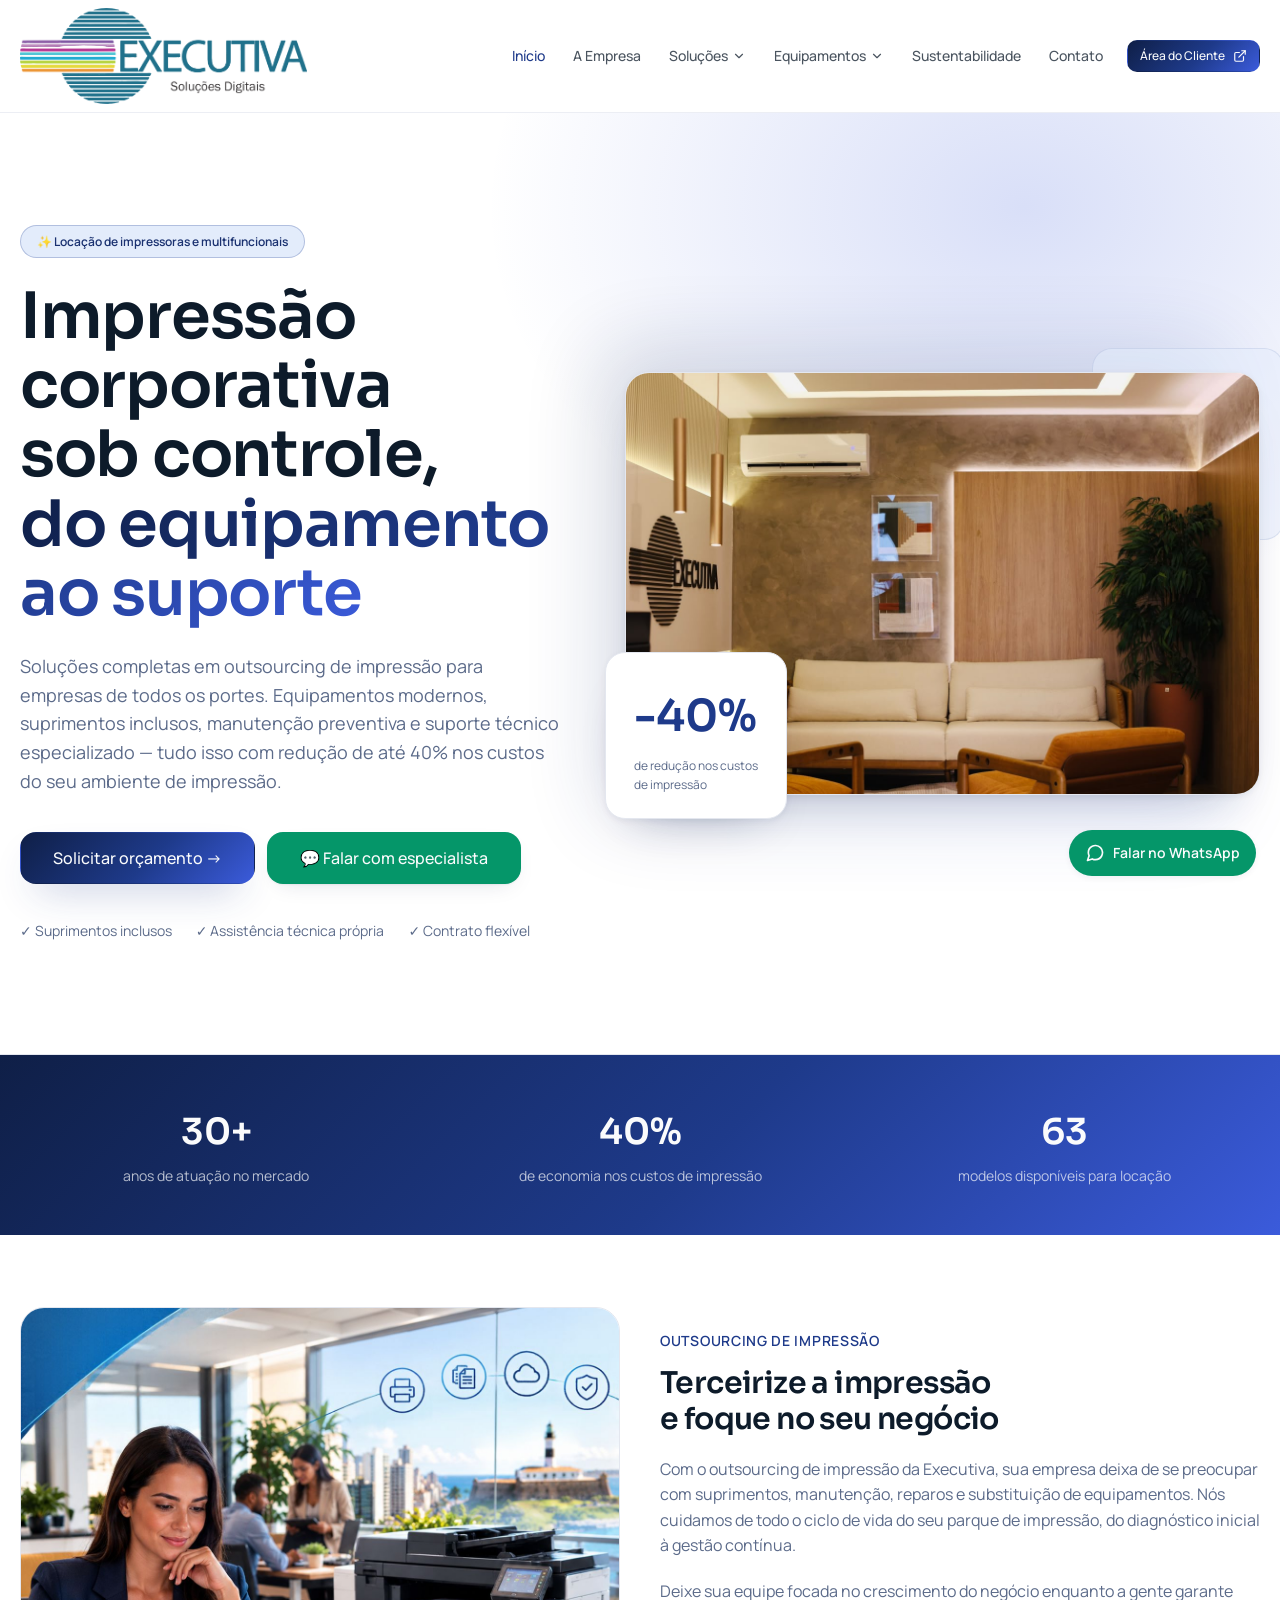
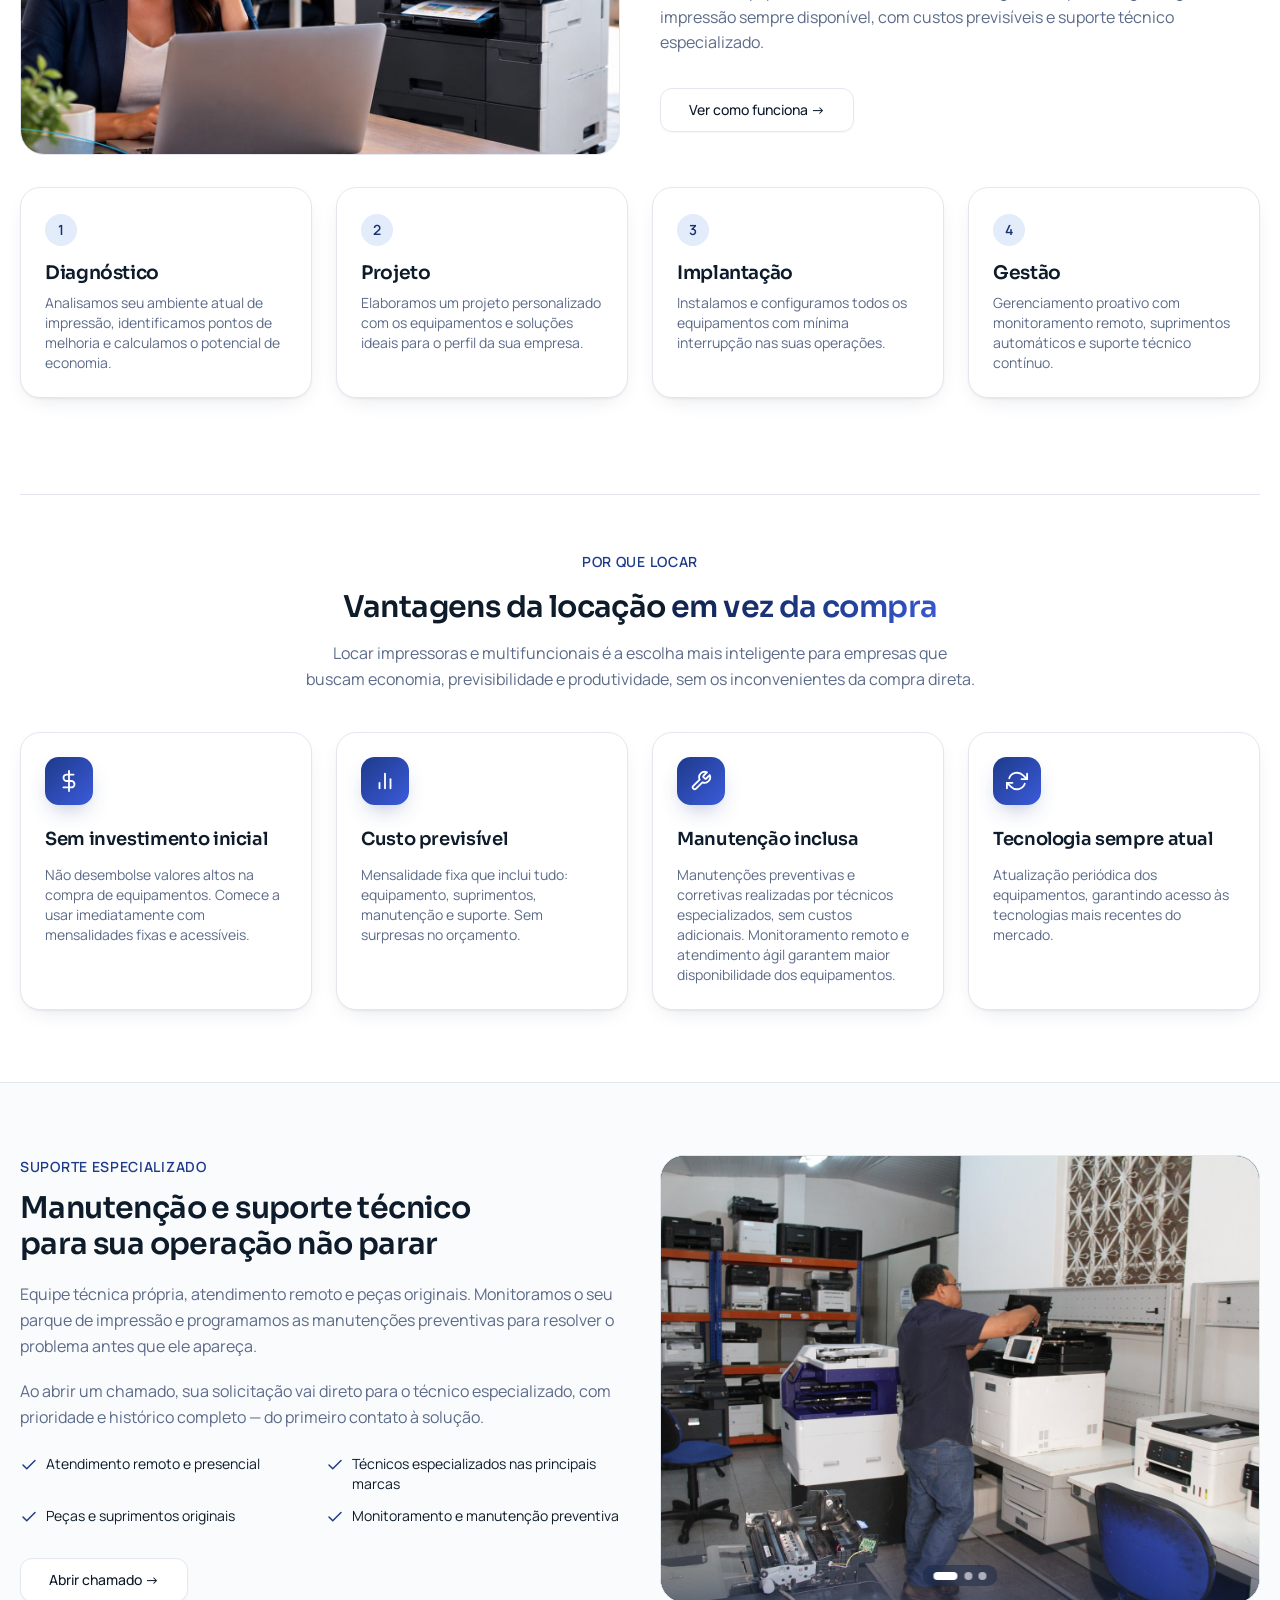
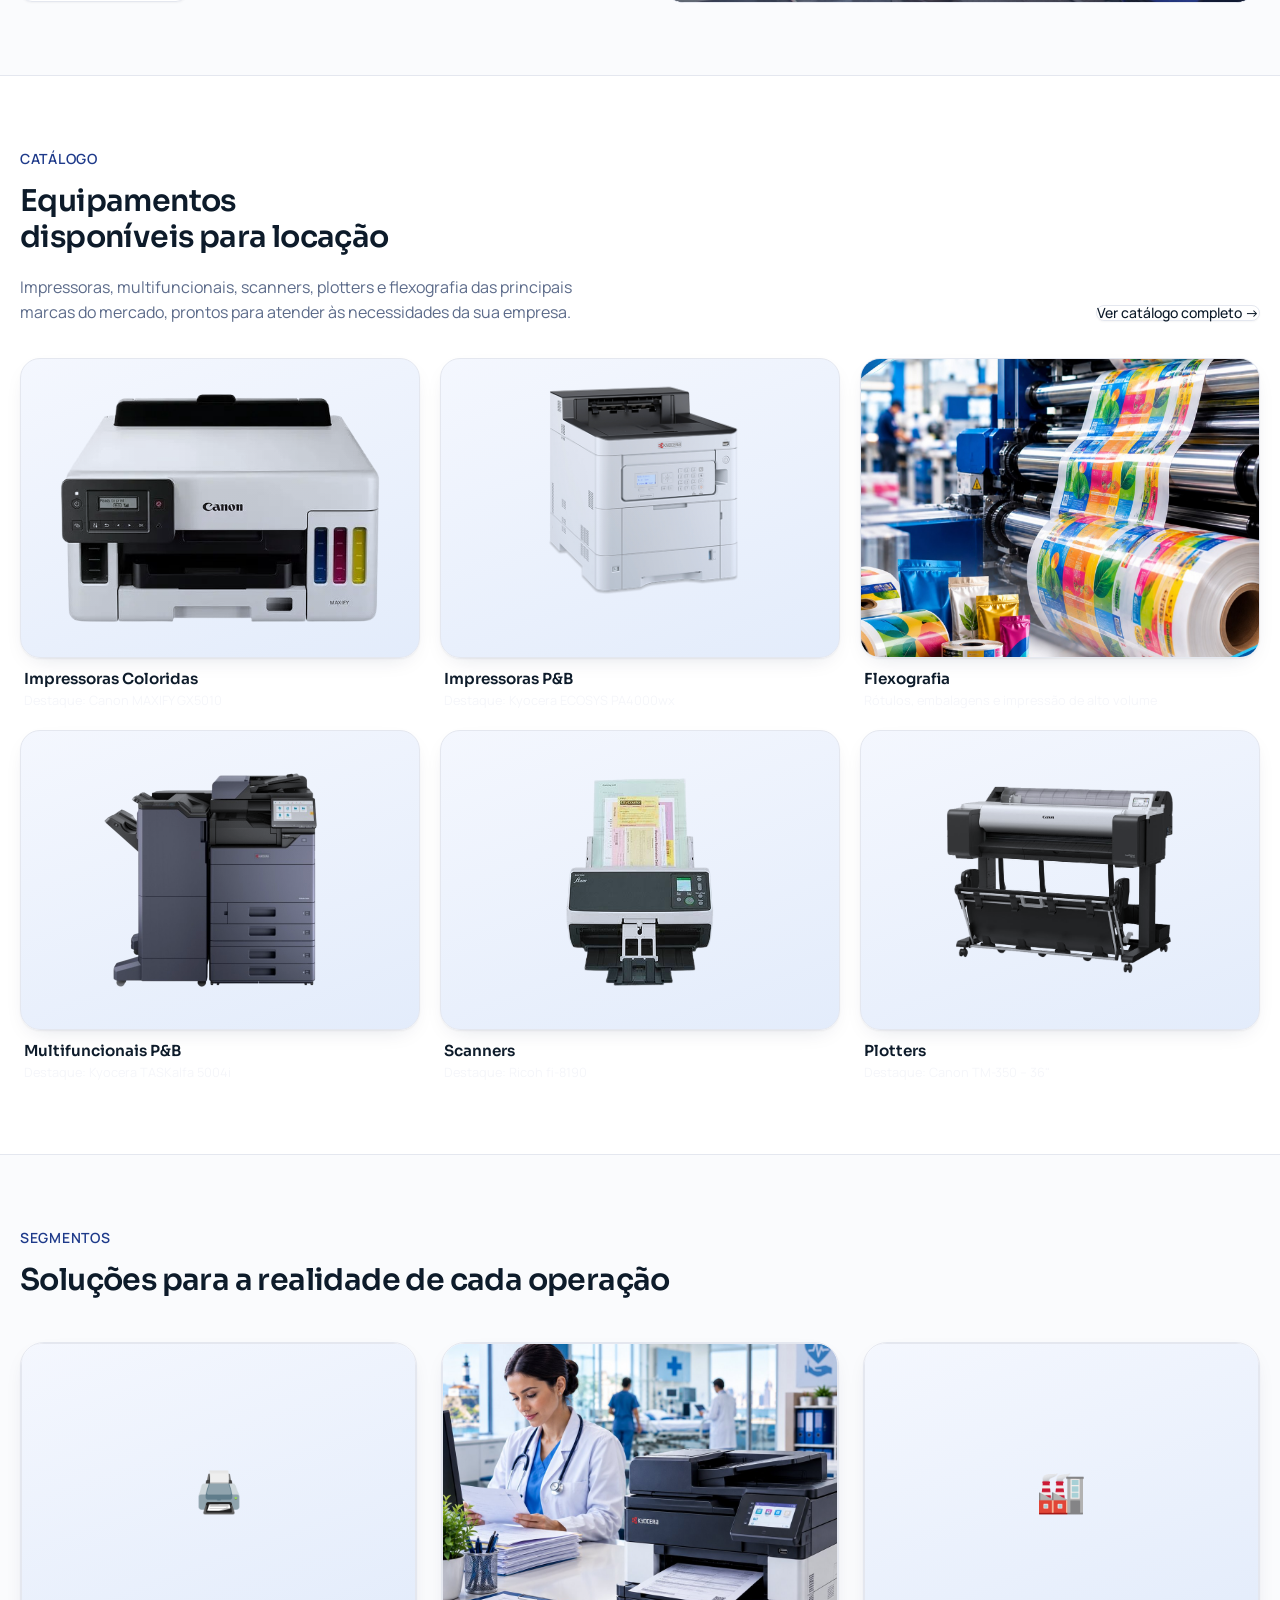
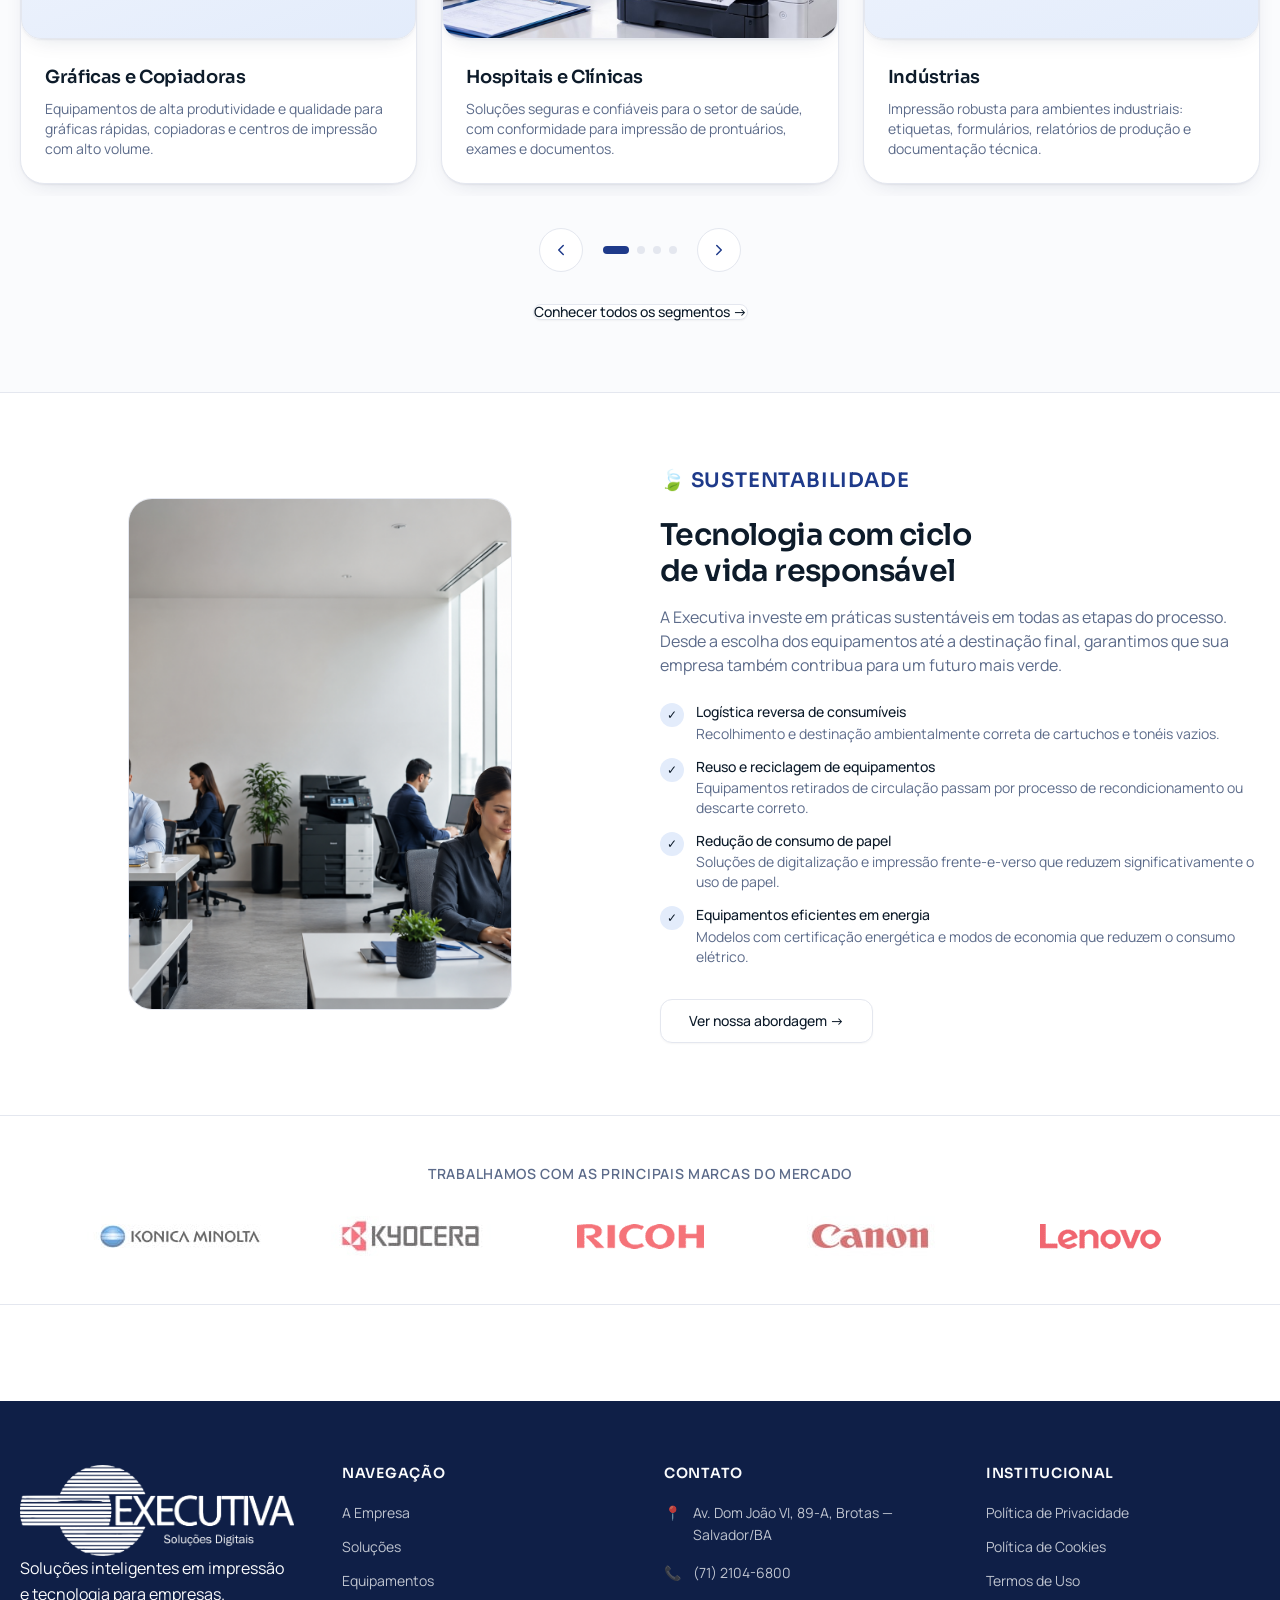
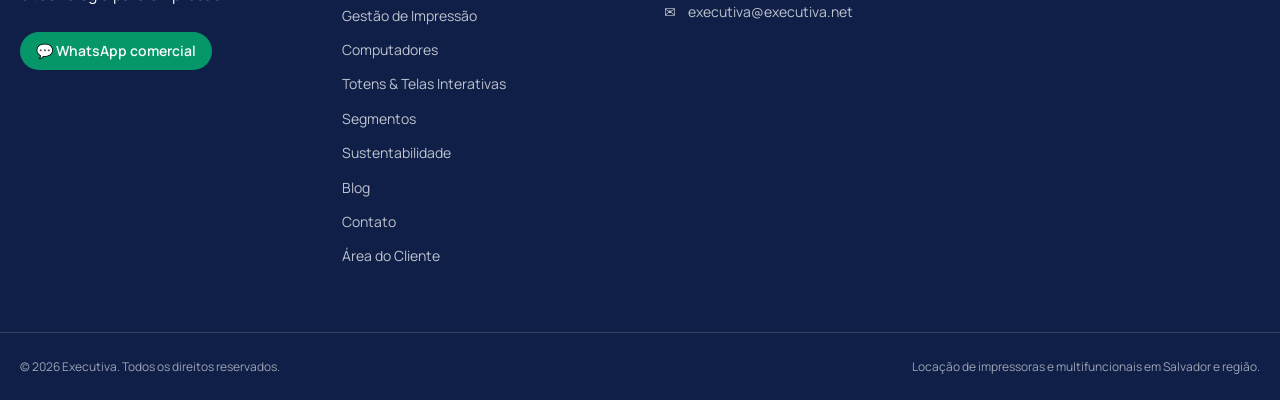
==== commit 8fd21734: "Suporte: transicao de imagens com fotos de manutencao" ====
--- a/index.html
+++ b/index.html
@@ -256,13 +256,13 @@
         <div class="reveal">
           <div class="media-slider" id="supportSlider" role="region" aria-label="Galeria de suporte técnico">
             <div class="media-slide is-active">
-              <img src="imagens/suporte-tecnico.jpg" alt="Equipe de suporte técnico da Executiva" loading="lazy">
+              <img src="imagens/manutencao-tecnico-impressora.jpg" alt="Técnico da Executiva fazendo manutenção em uma multifuncional" loading="eager">
             </div>
             <div class="media-slide">
-              <img src="imagens/00.jpg" alt="Multifuncionais e suprimentos originais" loading="lazy" style="object-position: 55% 50%">
+              <img src="imagens/manutencao-tecnico-placa.jpg" alt="Técnico realizando reparo em placa de equipamento" loading="lazy">
             </div>
             <div class="media-slide">
-              <img src="imagens/suporte-central.jpg" alt="Central de Atendimento Executiva" loading="lazy">
+              <img src="imagens/manutencao-area-tecnica.jpg" alt="Área técnica da Executiva com multifuncionais em manutenção" loading="lazy">
             </div>
             <div class="media-dots" id="supportDots"></div>
           </div>
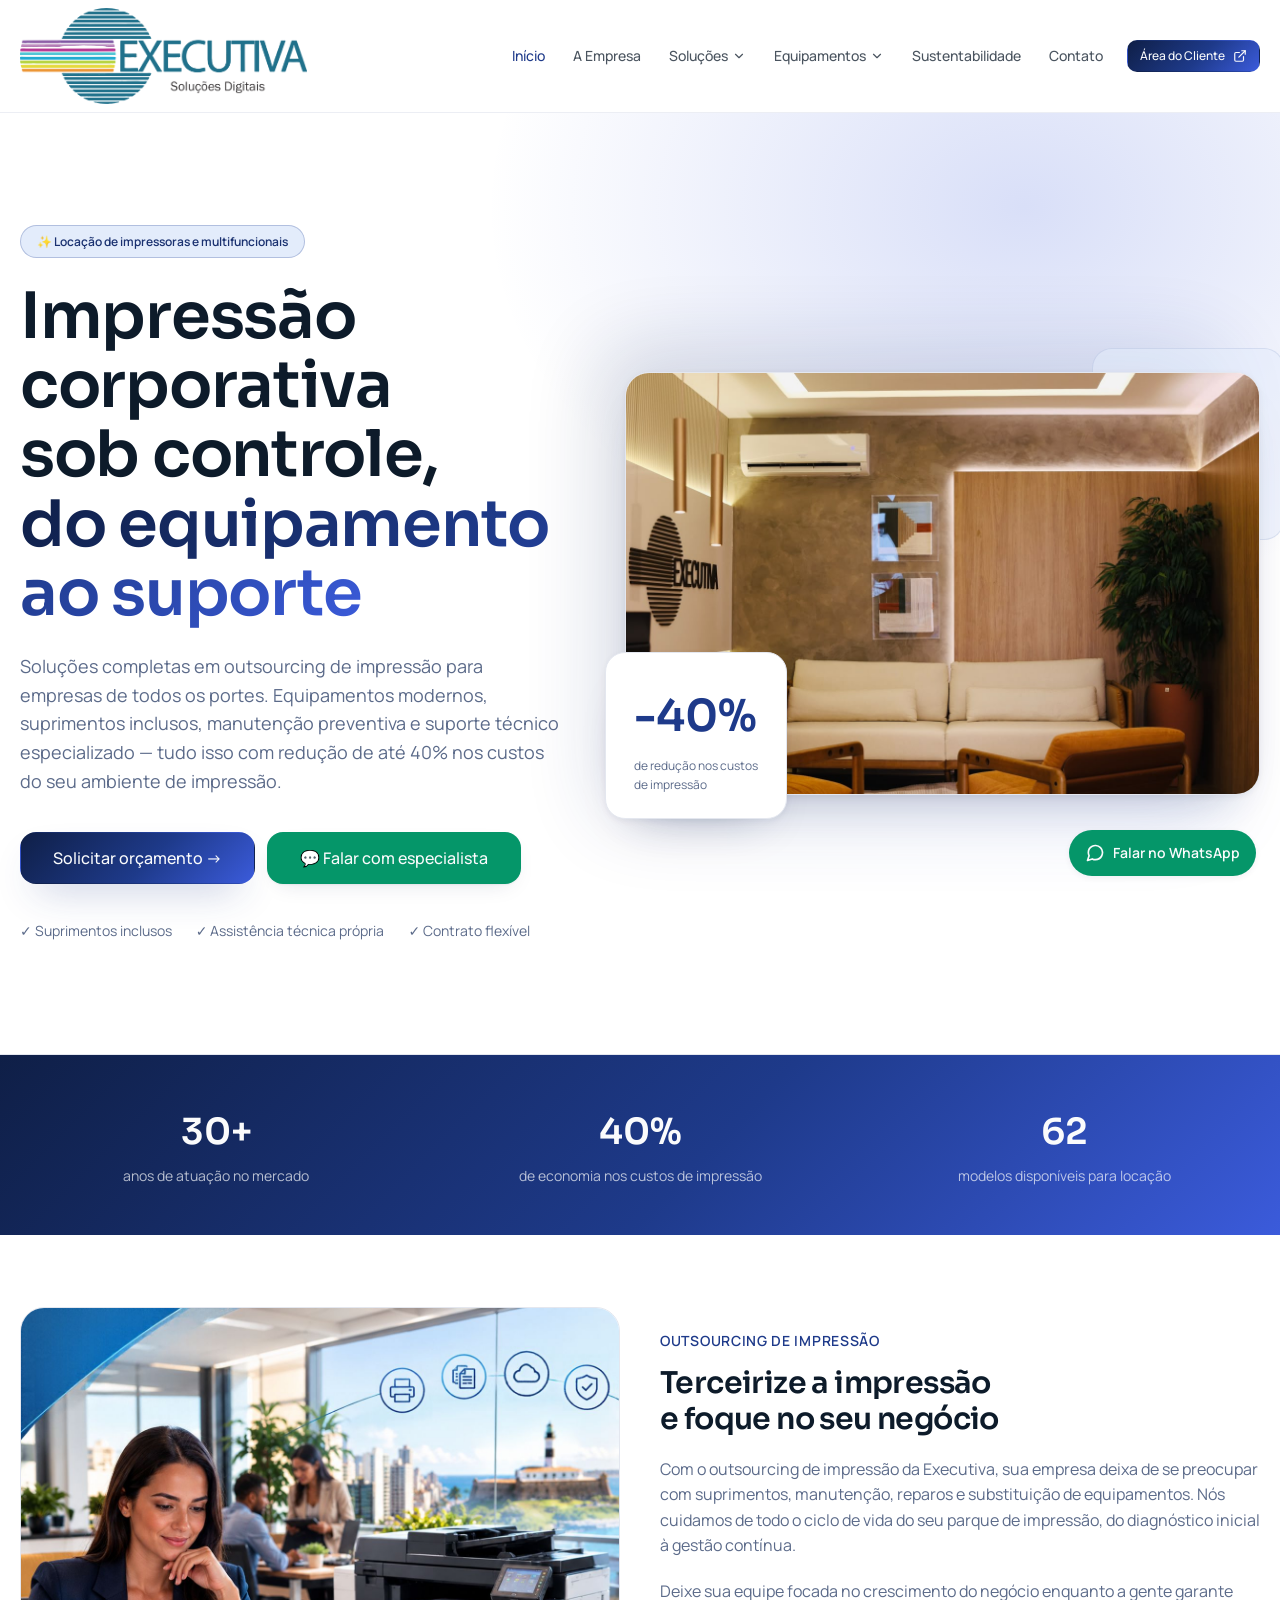
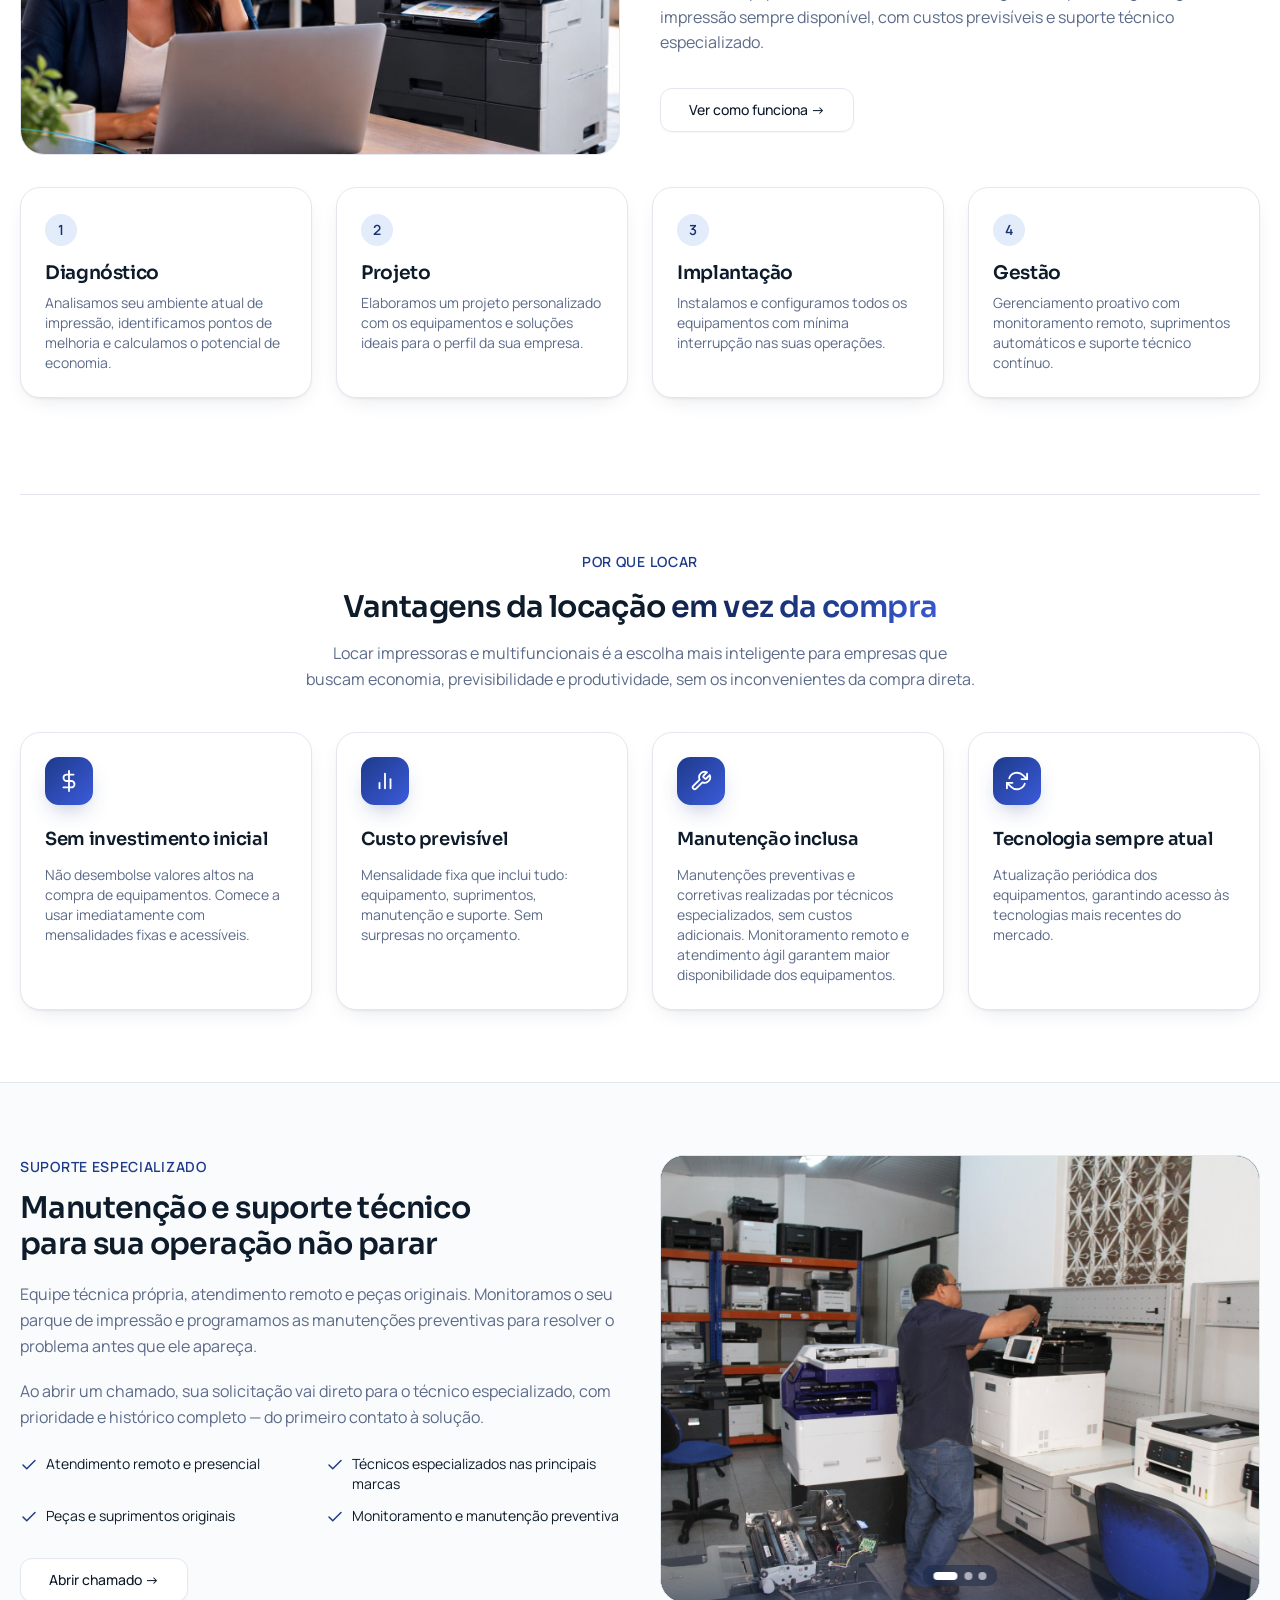
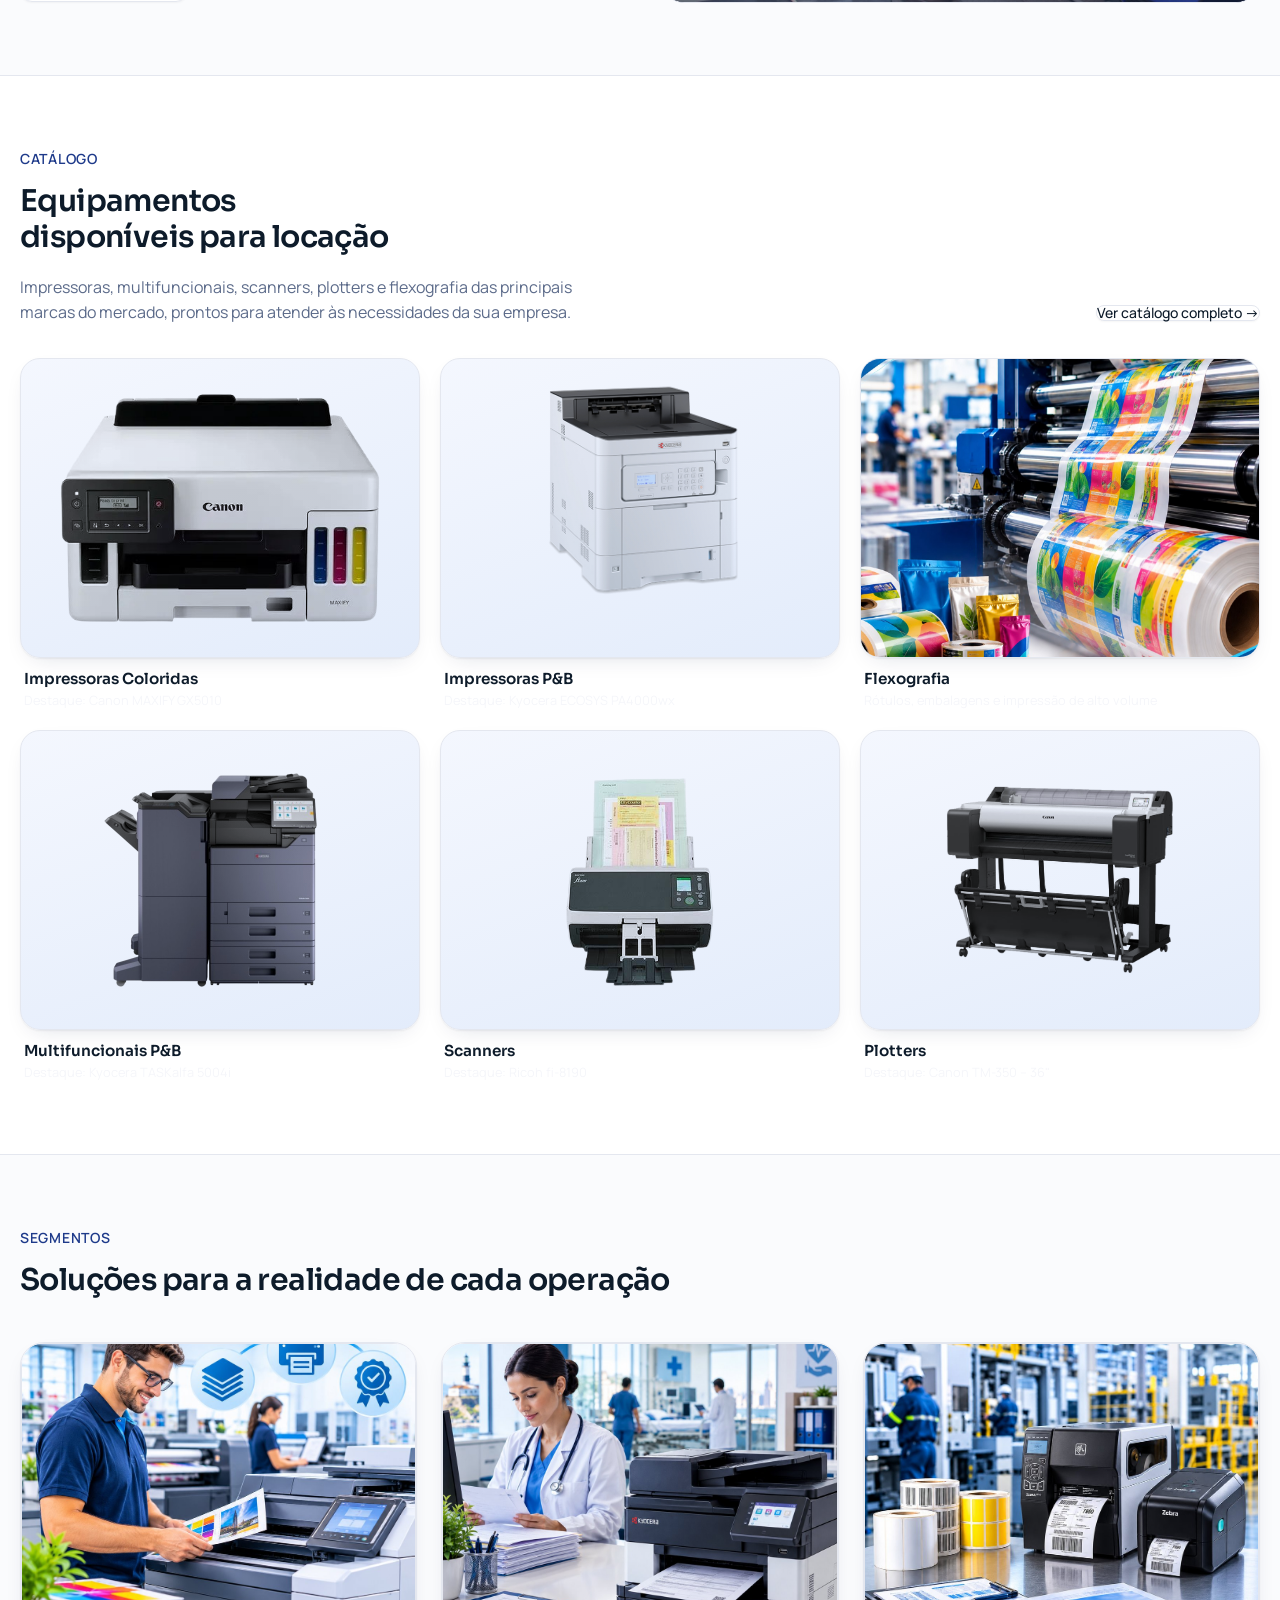
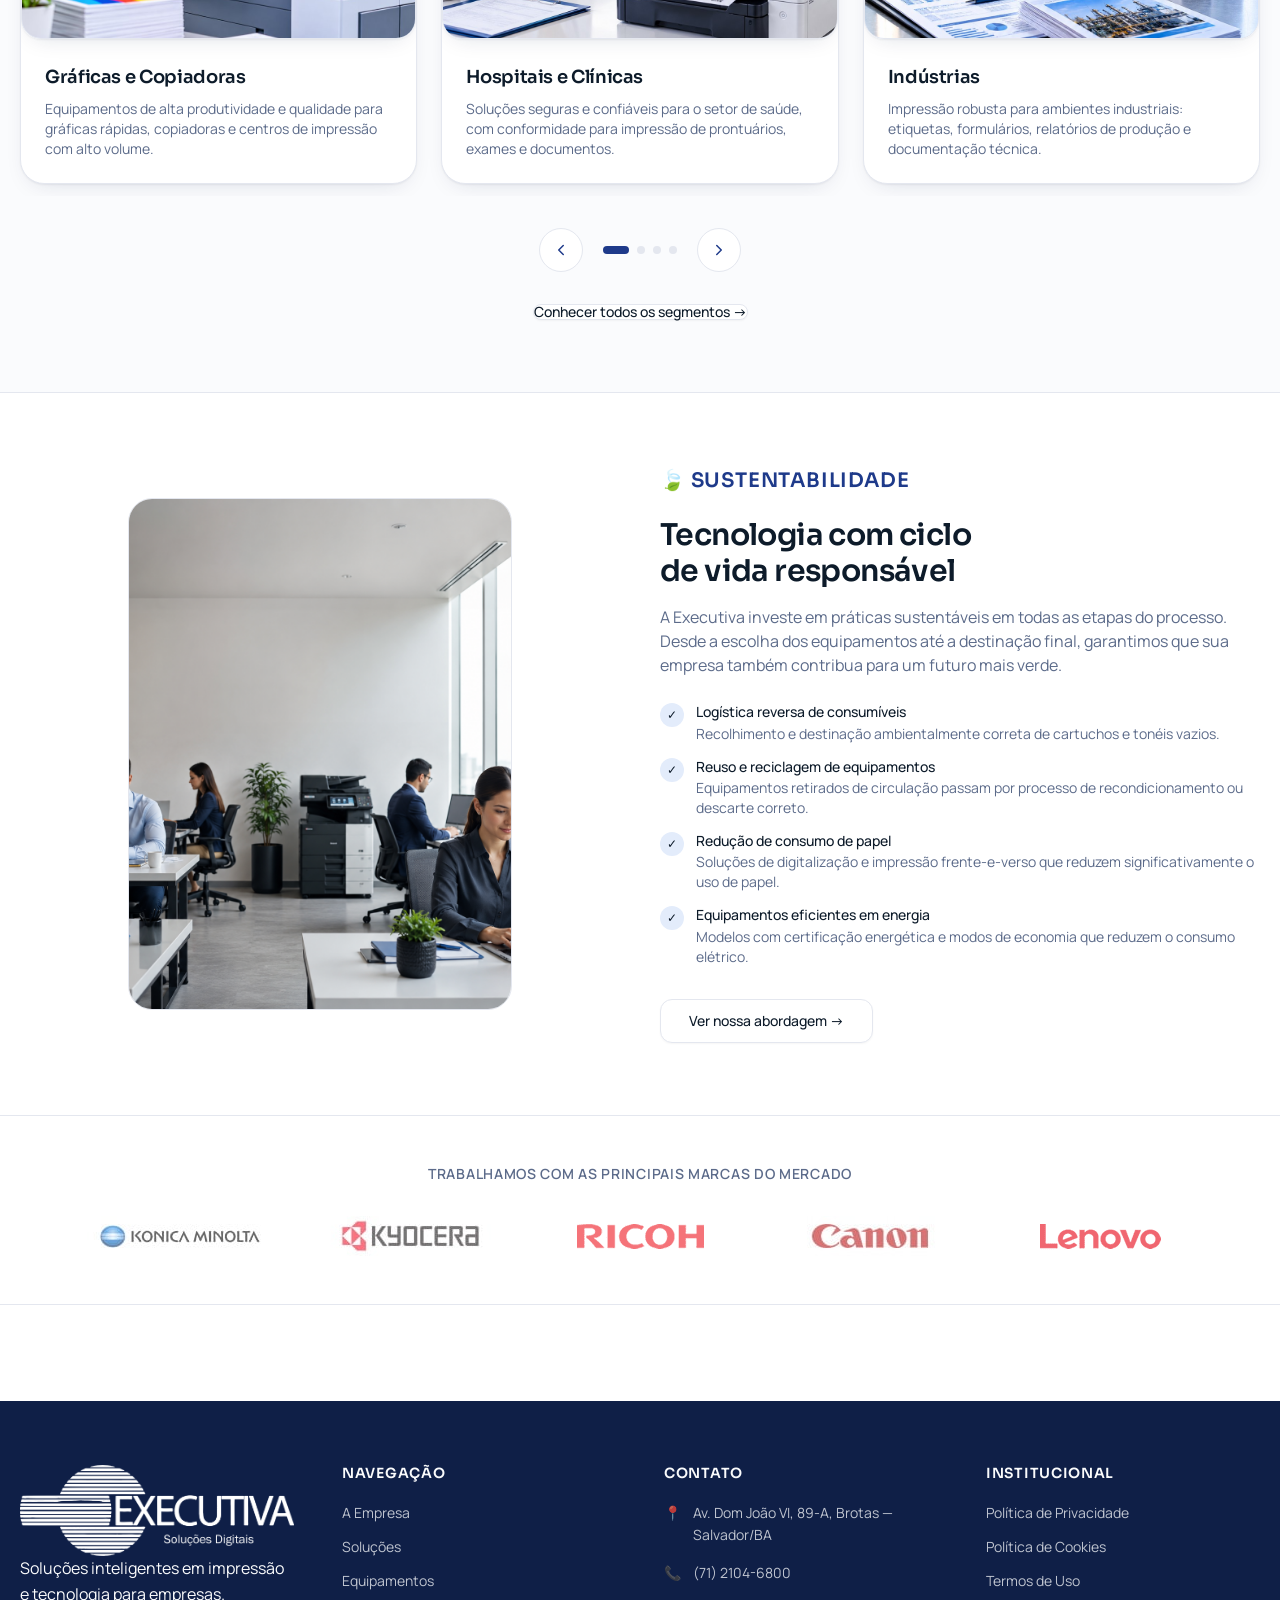
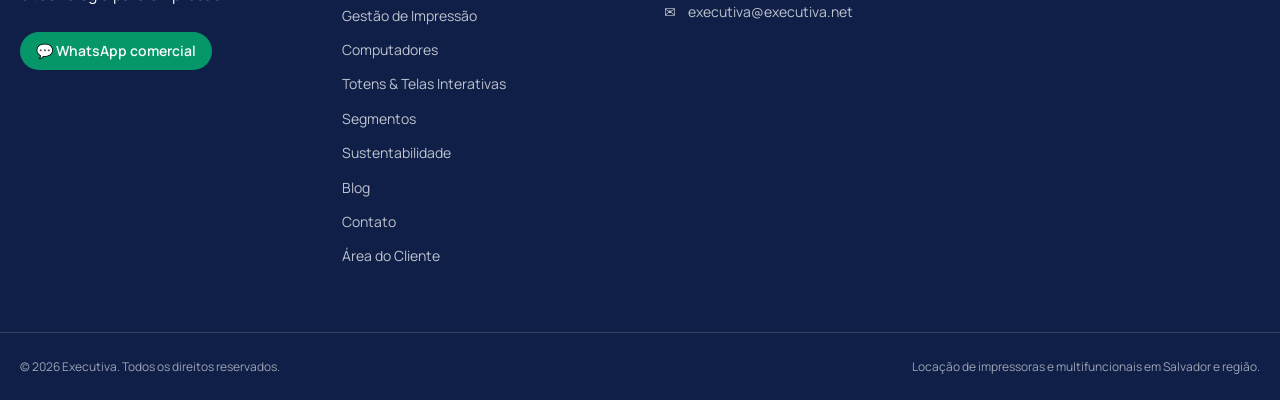
==== commit cb5f9d93: "Home: imagens dos segmentos Graficas, Industria, Educacao e Juridico" ====
--- a/index.html
+++ b/index.html
@@ -364,7 +364,7 @@
           <div class="segment-slide">
             <article class="segment-card card card-hover h-full">
               <span class="catalog-card-img">
-                <span class="catalog-card-placeholder"><span style="font-size:2.5rem;line-height:1">🖨️</span></span>
+                <img src="imagens/graficas e copiadoras.jpg" alt="Gráficas e Copiadoras" loading="lazy">
               </span>
               <div class="segment-card-body">
                 <h3 class="font-display text-lg font-semibold">Gráficas e Copiadoras</h3>
@@ -388,7 +388,7 @@
           <div class="segment-slide">
             <article class="segment-card card card-hover h-full">
               <span class="catalog-card-img">
-                <span class="catalog-card-placeholder"><span style="font-size:2.5rem;line-height:1">🏭</span></span>
+                <img src="imagens/industria.jpg" alt="Indústrias" loading="lazy">
               </span>
               <div class="segment-card-body">
                 <h3 class="font-display text-lg font-semibold">Indústrias</h3>
@@ -400,7 +400,7 @@
           <div class="segment-slide">
             <article class="segment-card card card-hover h-full">
               <span class="catalog-card-img">
-                <span class="catalog-card-placeholder"><span style="font-size:2.5rem;line-height:1">🎓</span></span>
+                <img src="imagens/educacao.jpg" alt="Educação" loading="lazy">
               </span>
               <div class="segment-card-body">
                 <h3 class="font-display text-lg font-semibold">Educação</h3>
@@ -412,7 +412,7 @@
           <div class="segment-slide">
             <article class="segment-card card card-hover h-full">
               <span class="catalog-card-img">
-                <span class="catalog-card-placeholder"><span style="font-size:2.5rem;line-height:1">⚖️</span></span>
+                <img src="imagens/escritorio juridico.jpg" alt="Escritórios Jurídicos" loading="lazy">
               </span>
               <div class="segment-card-body">
                 <h3 class="font-display text-lg font-semibold">Escritórios Jurídicos</h3>
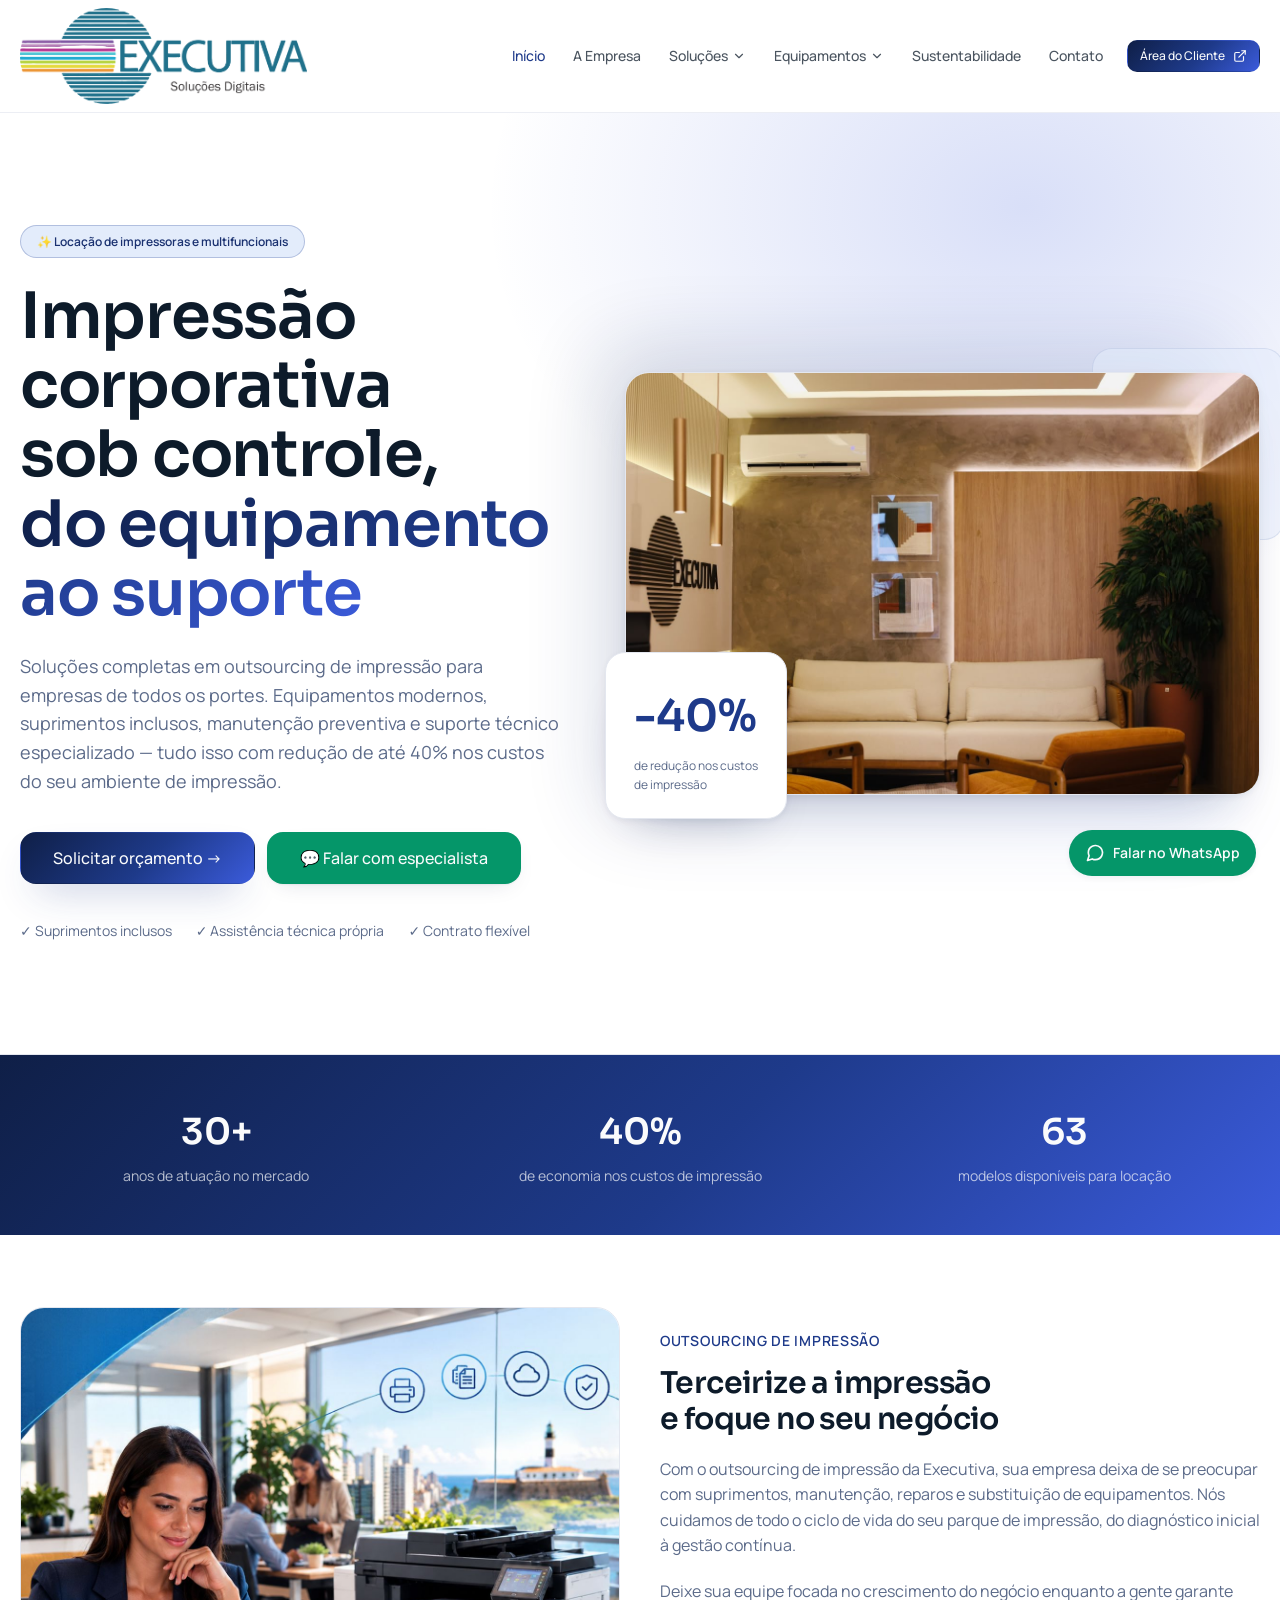
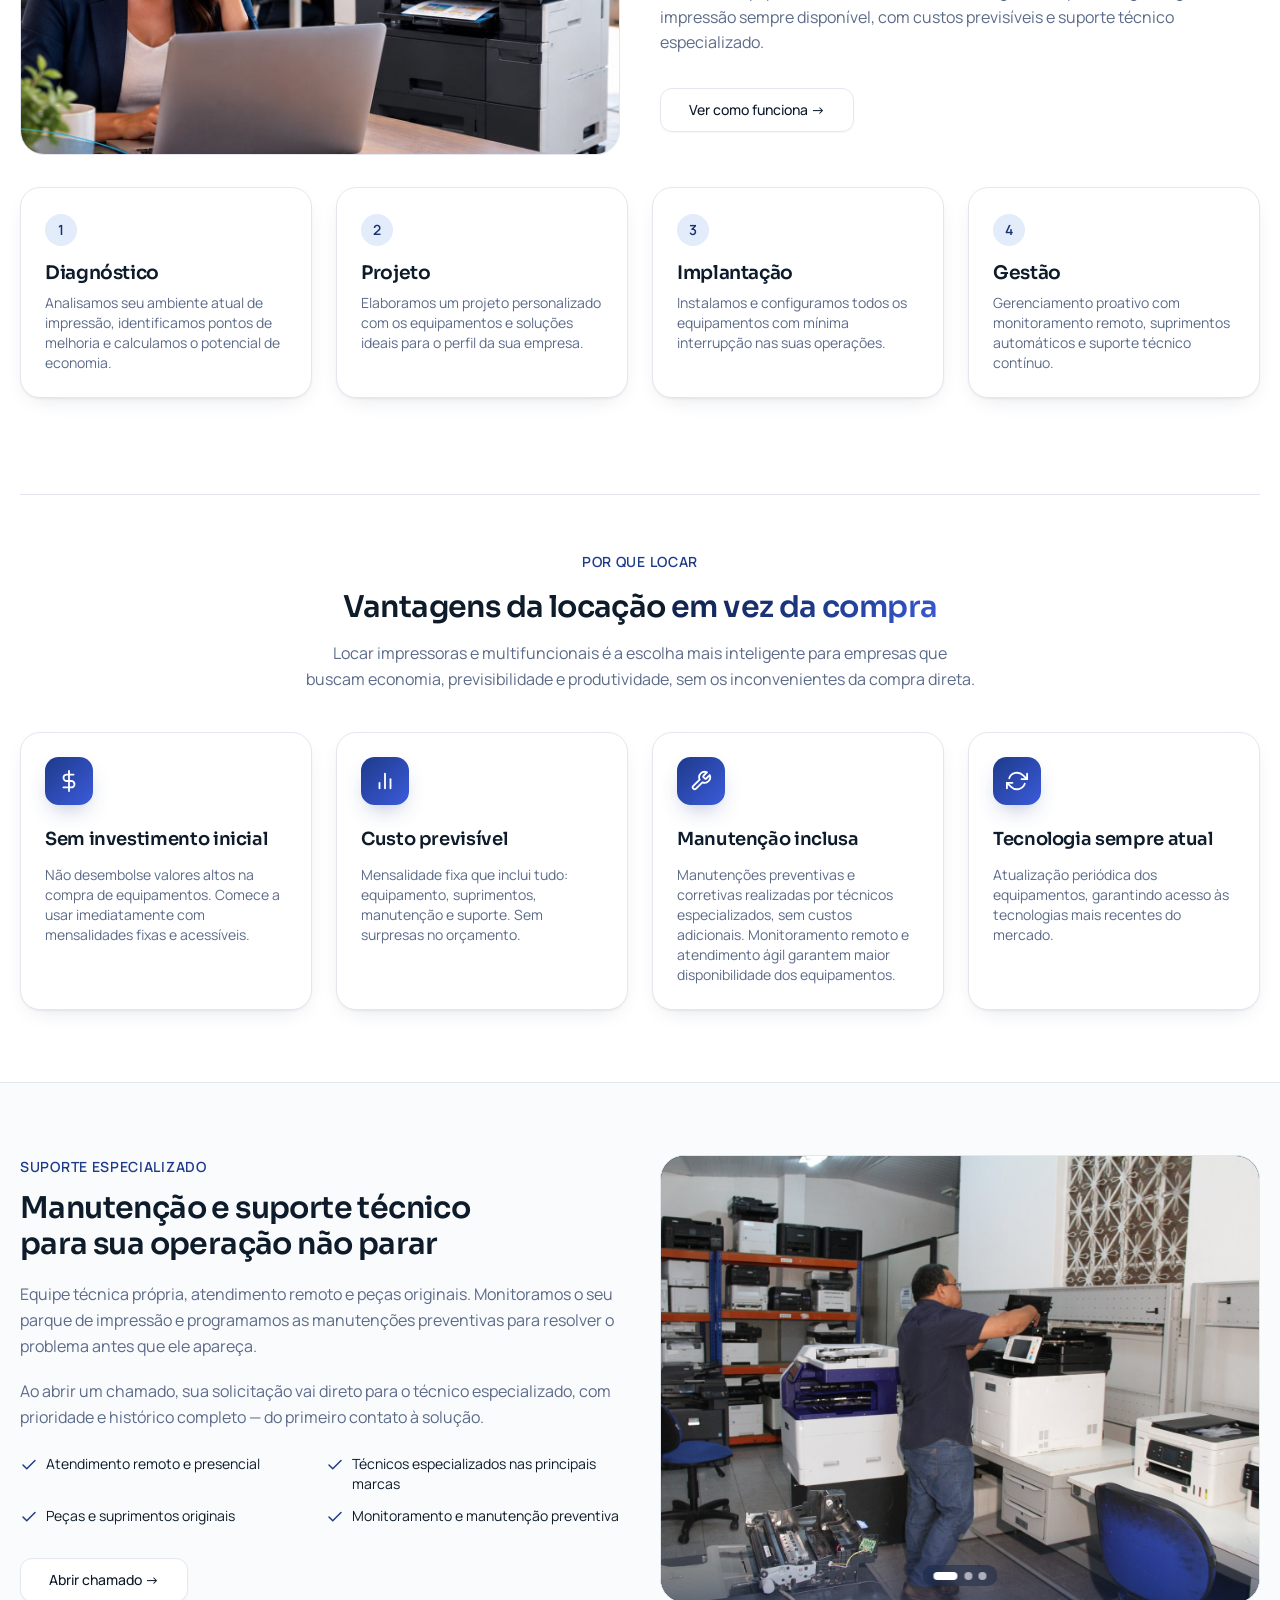
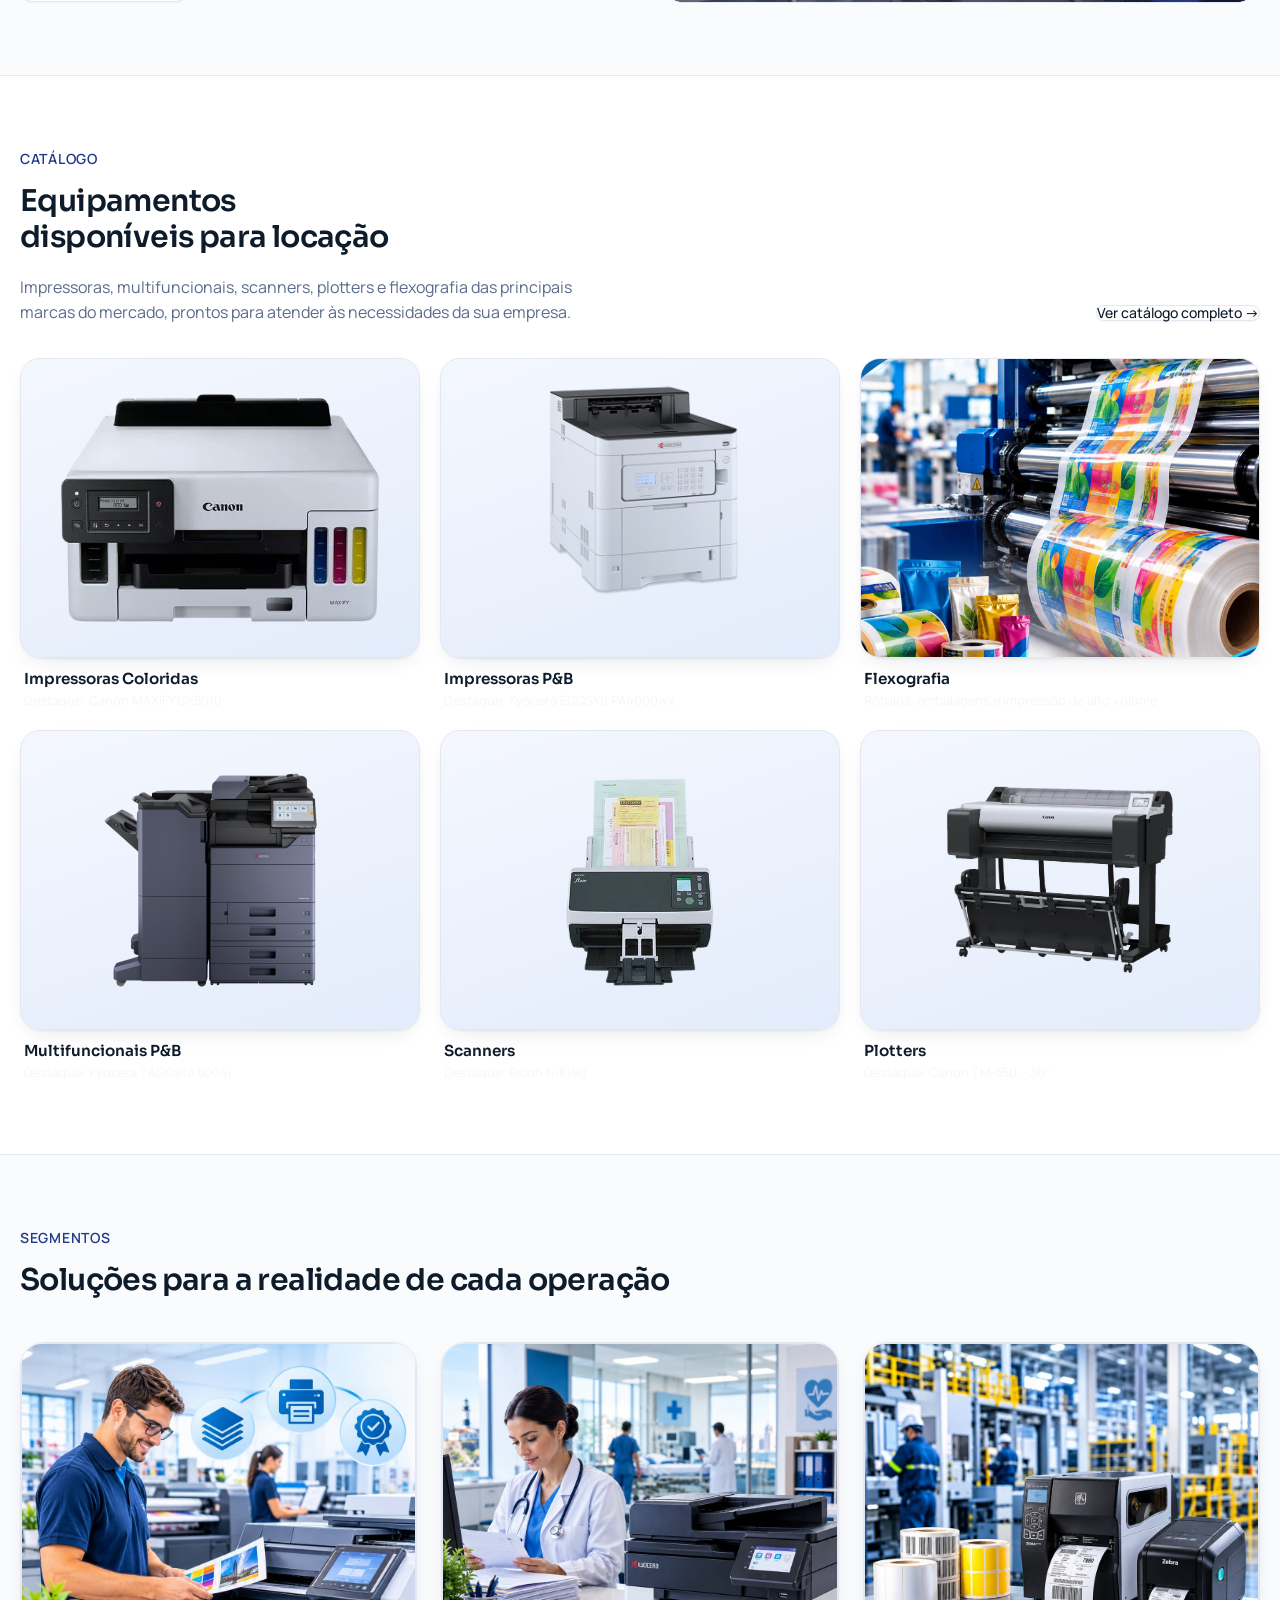
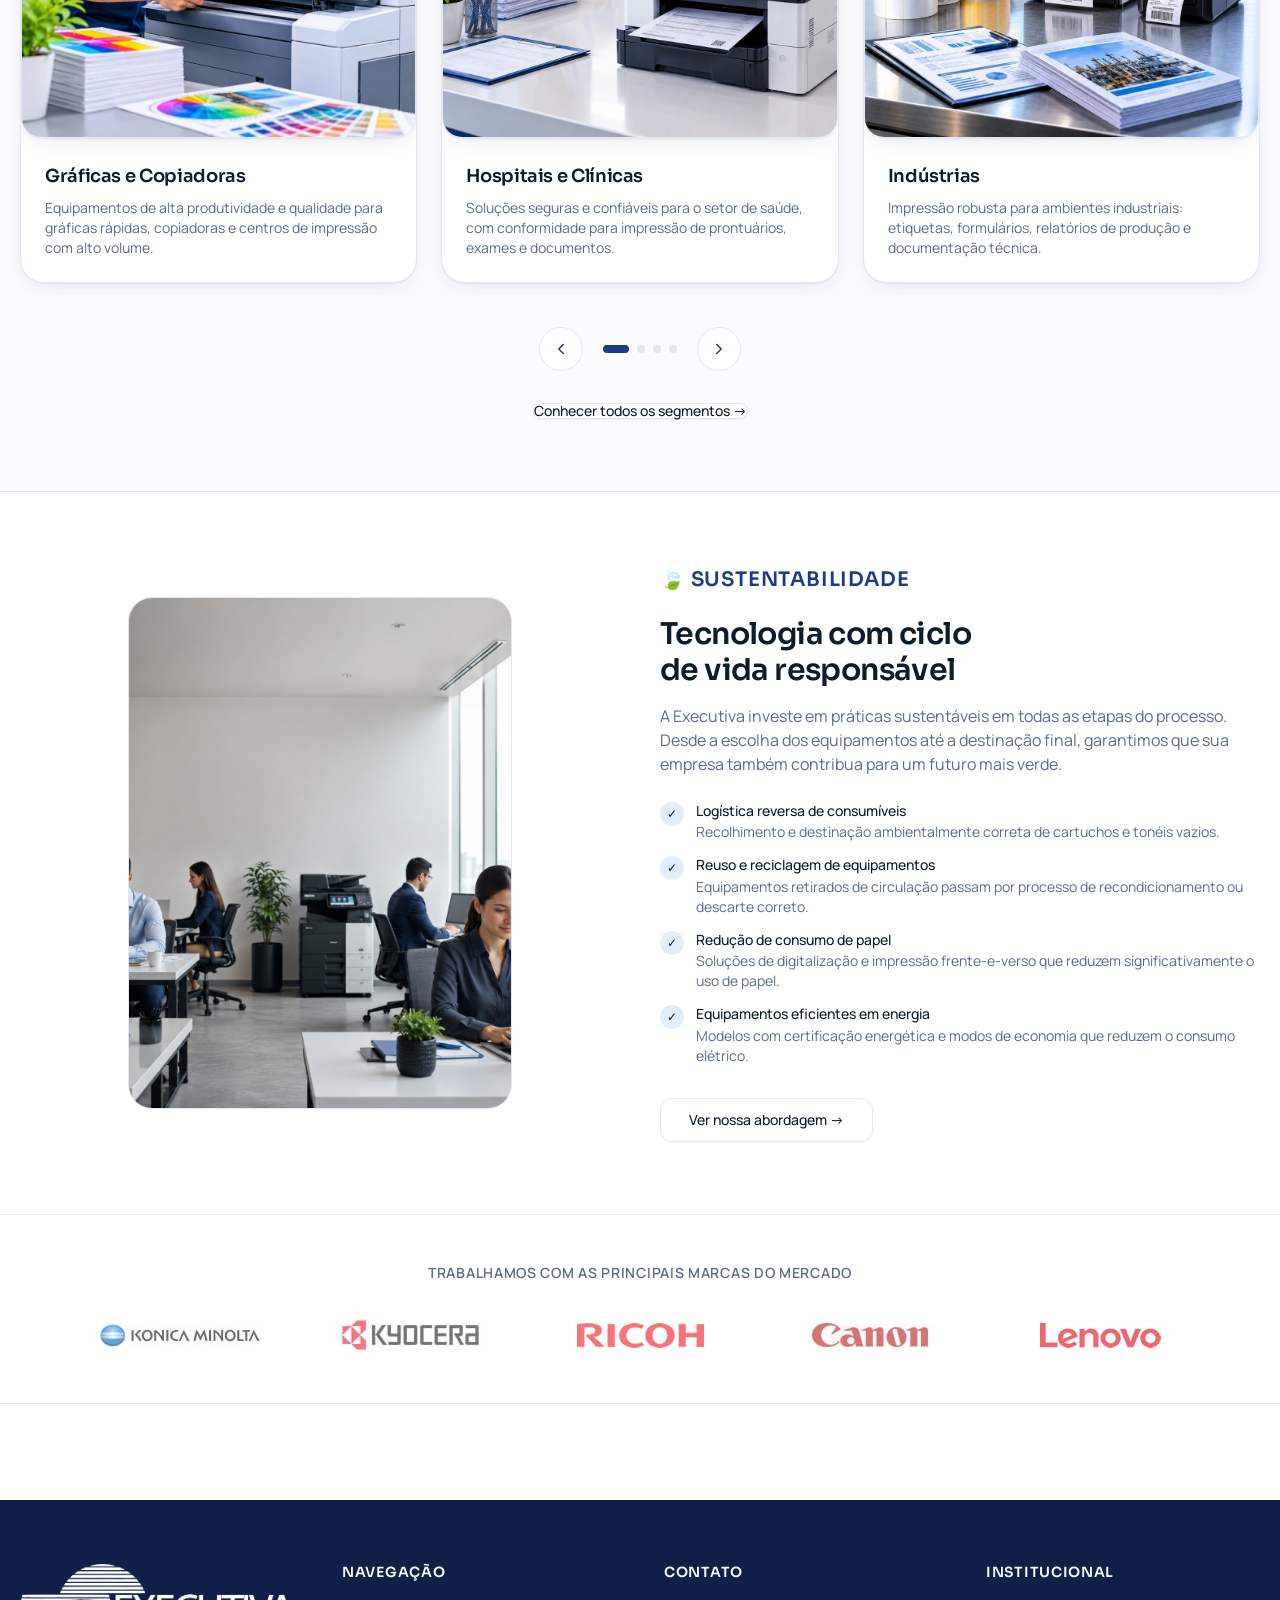
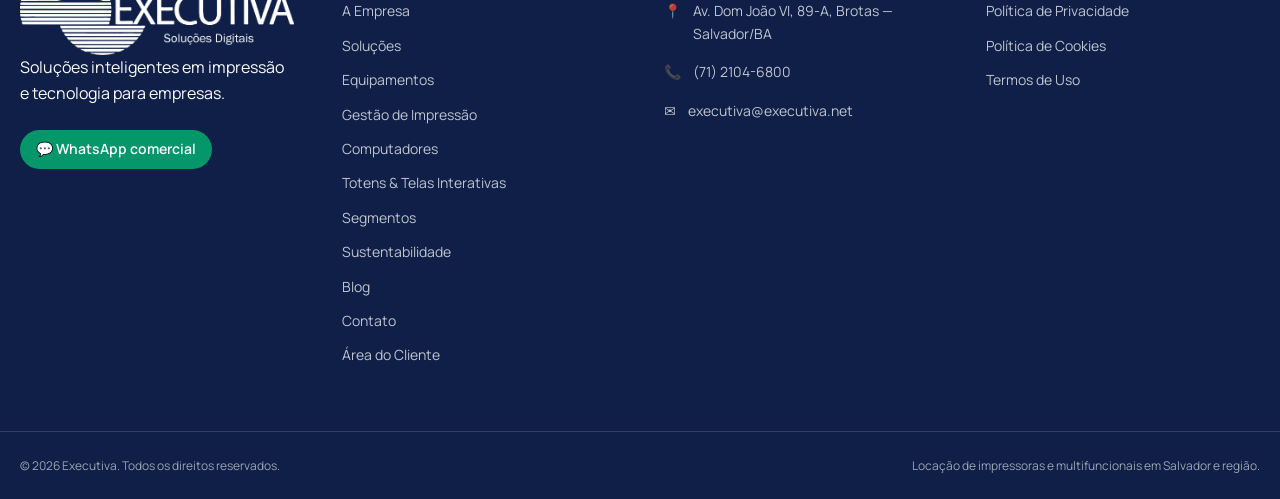
==== commit c86000ae: "Home: imagem do segmento Escritorios e Corporativo" ====
--- a/index.html
+++ b/index.html
@@ -424,7 +424,7 @@
           <div class="segment-slide">
             <article class="segment-card card card-hover h-full">
               <span class="catalog-card-img">
-                <span class="catalog-card-placeholder"><span style="font-size:2.5rem;line-height:1">🏢</span></span>
+                <img src="imagens/escritorio.jpg" alt="Escritórios e Corporativo" loading="lazy">
               </span>
               <div class="segment-card-body">
                 <h3 class="font-display text-lg font-semibold">Escritórios e Corporativo</h3>
--- a/css/styles.css
+++ b/css/styles.css
@@ -2031,3 +2031,10 @@
 @media (prefers-reduced-motion: reduce) {
   .media-slide { transition: none; }
 }
+
+/* ===========================
+   Segmentos - imagem quadrada inteira (sem corte)
+   =========================== */
+.segment-card .catalog-card-img {
+  aspect-ratio: 1 / 1;
+}
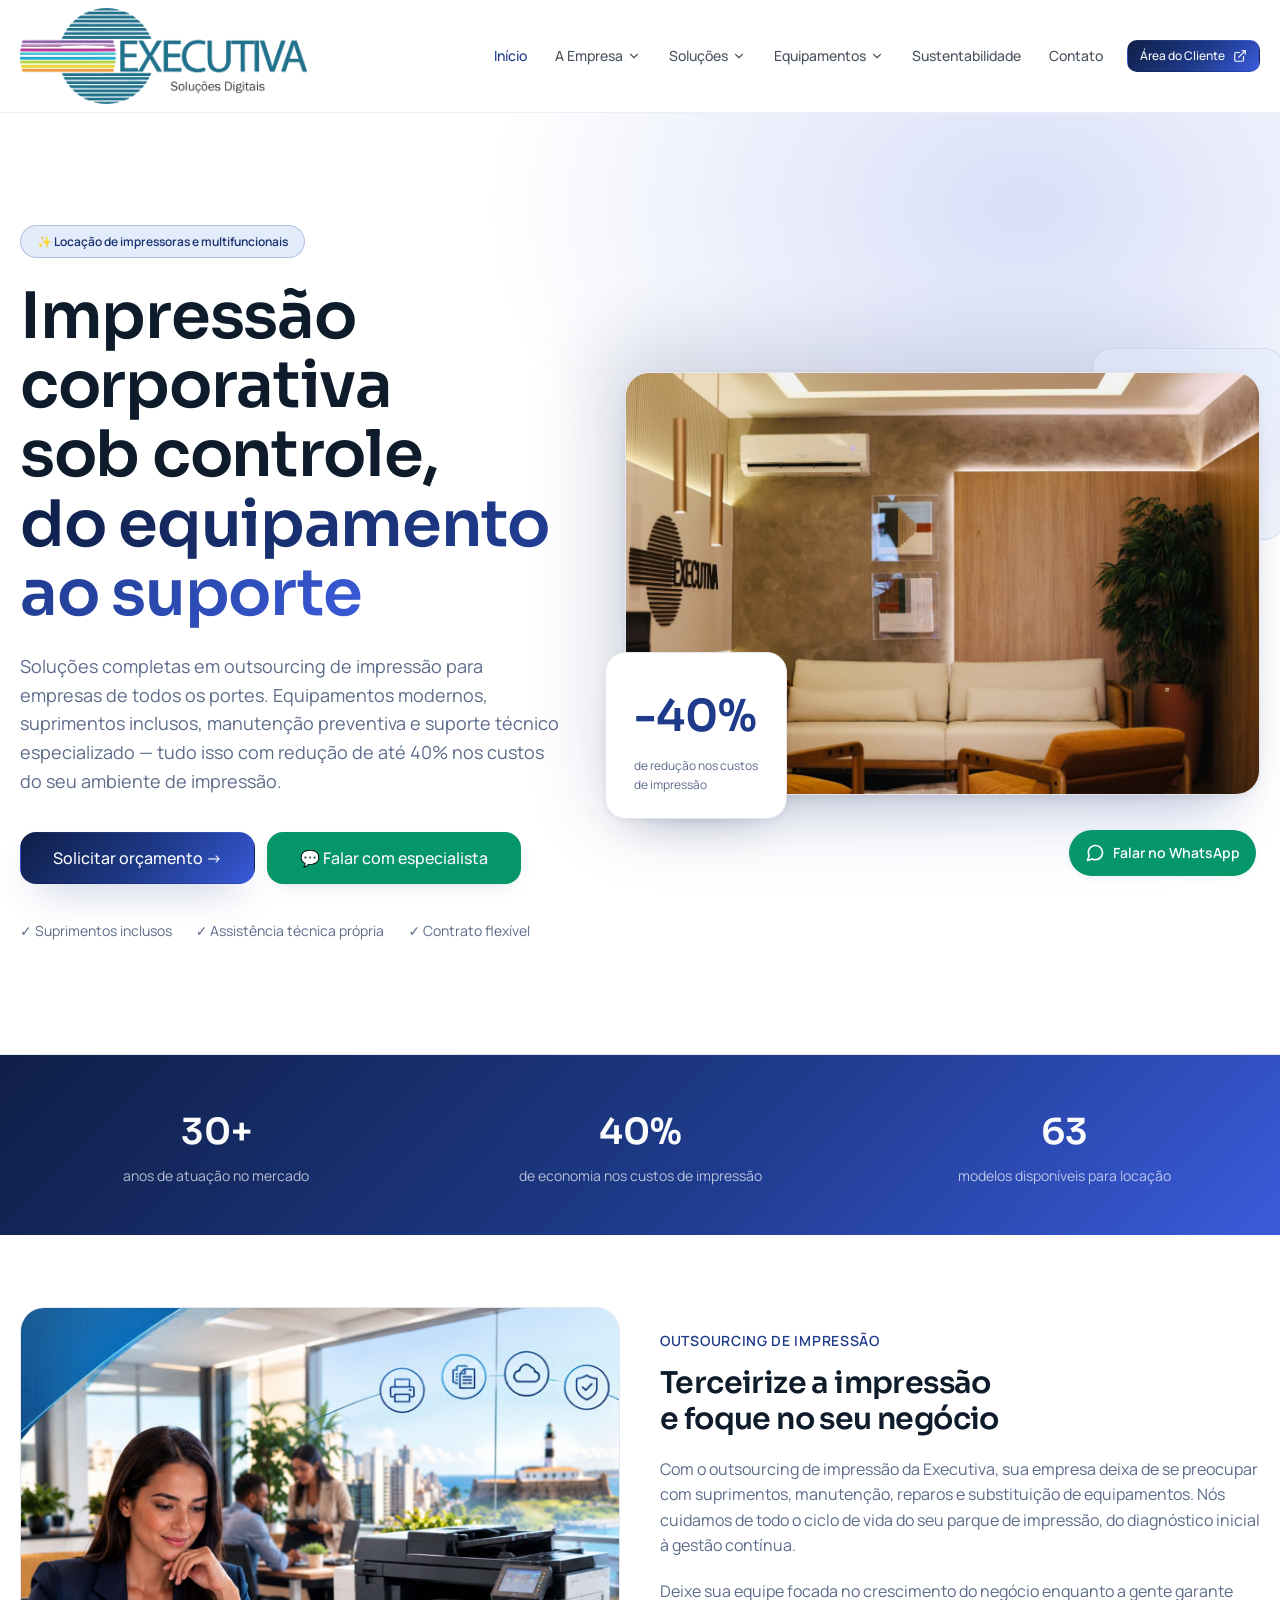
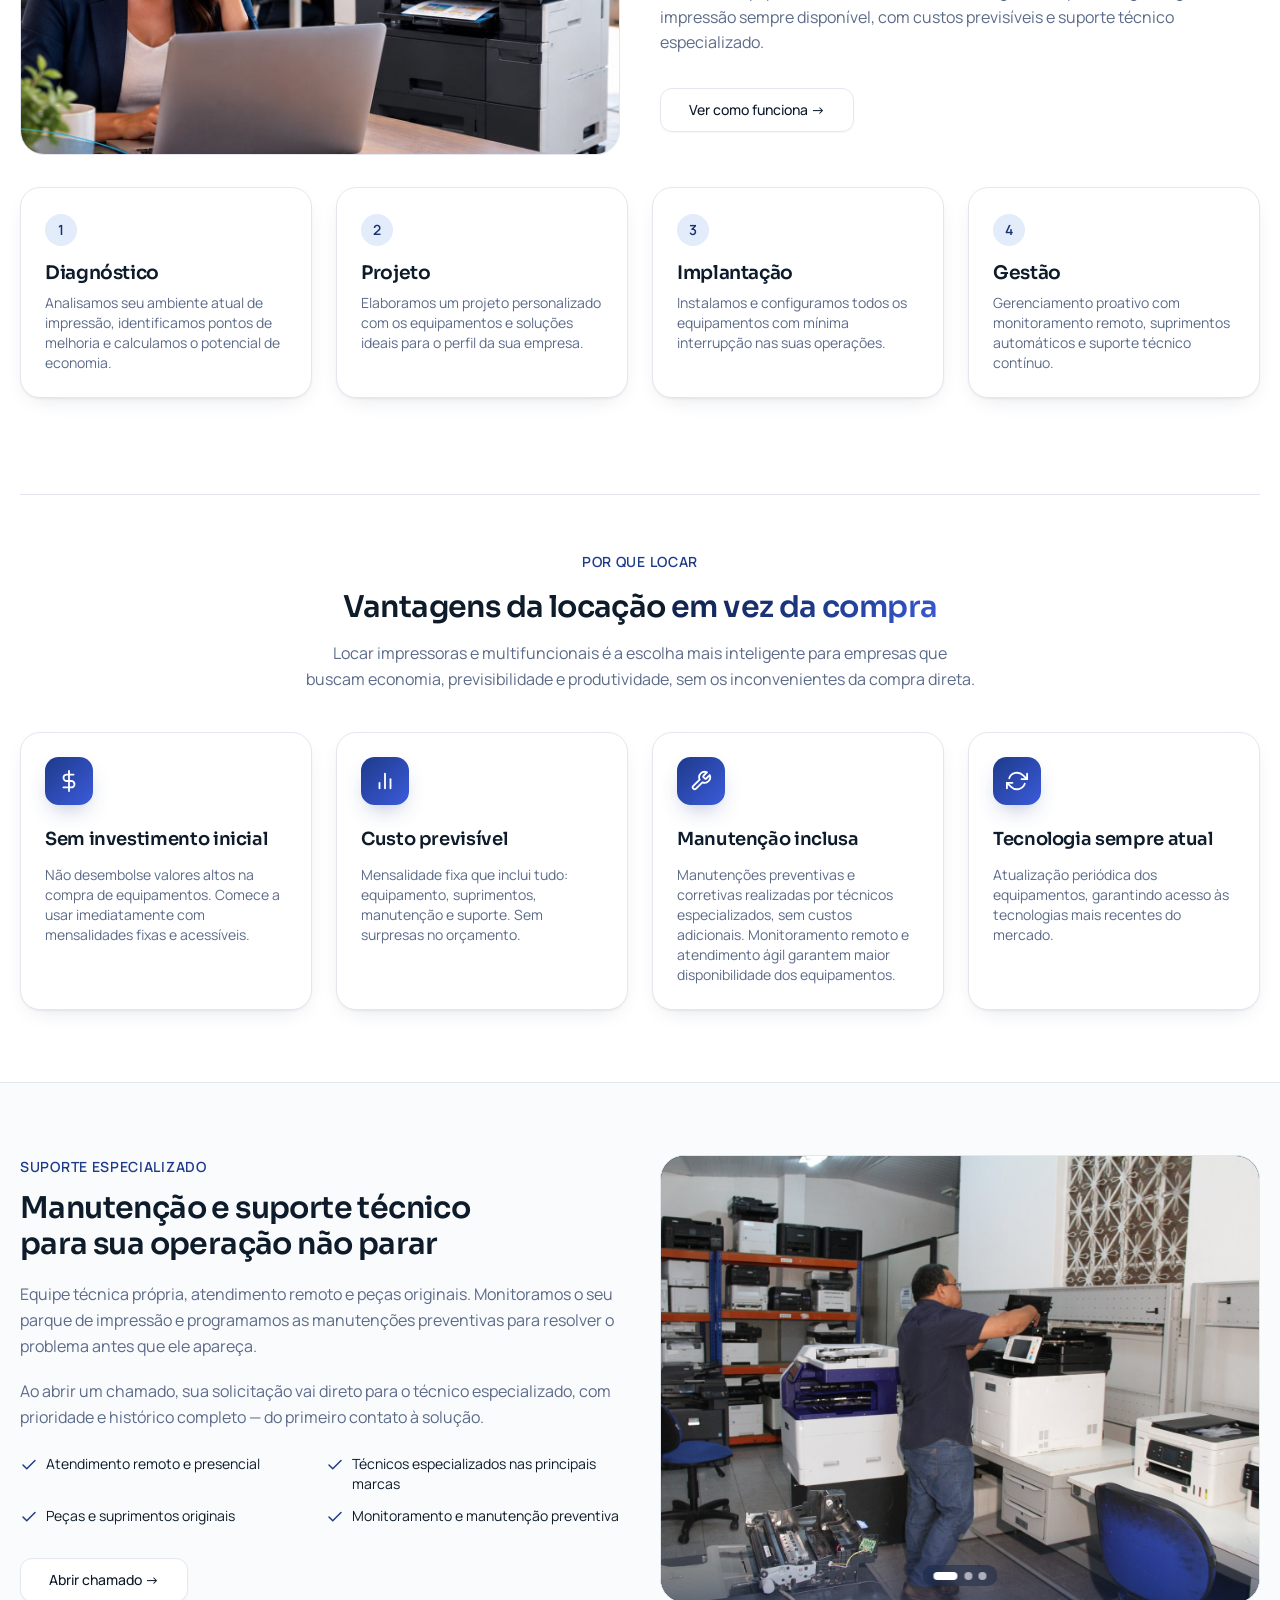
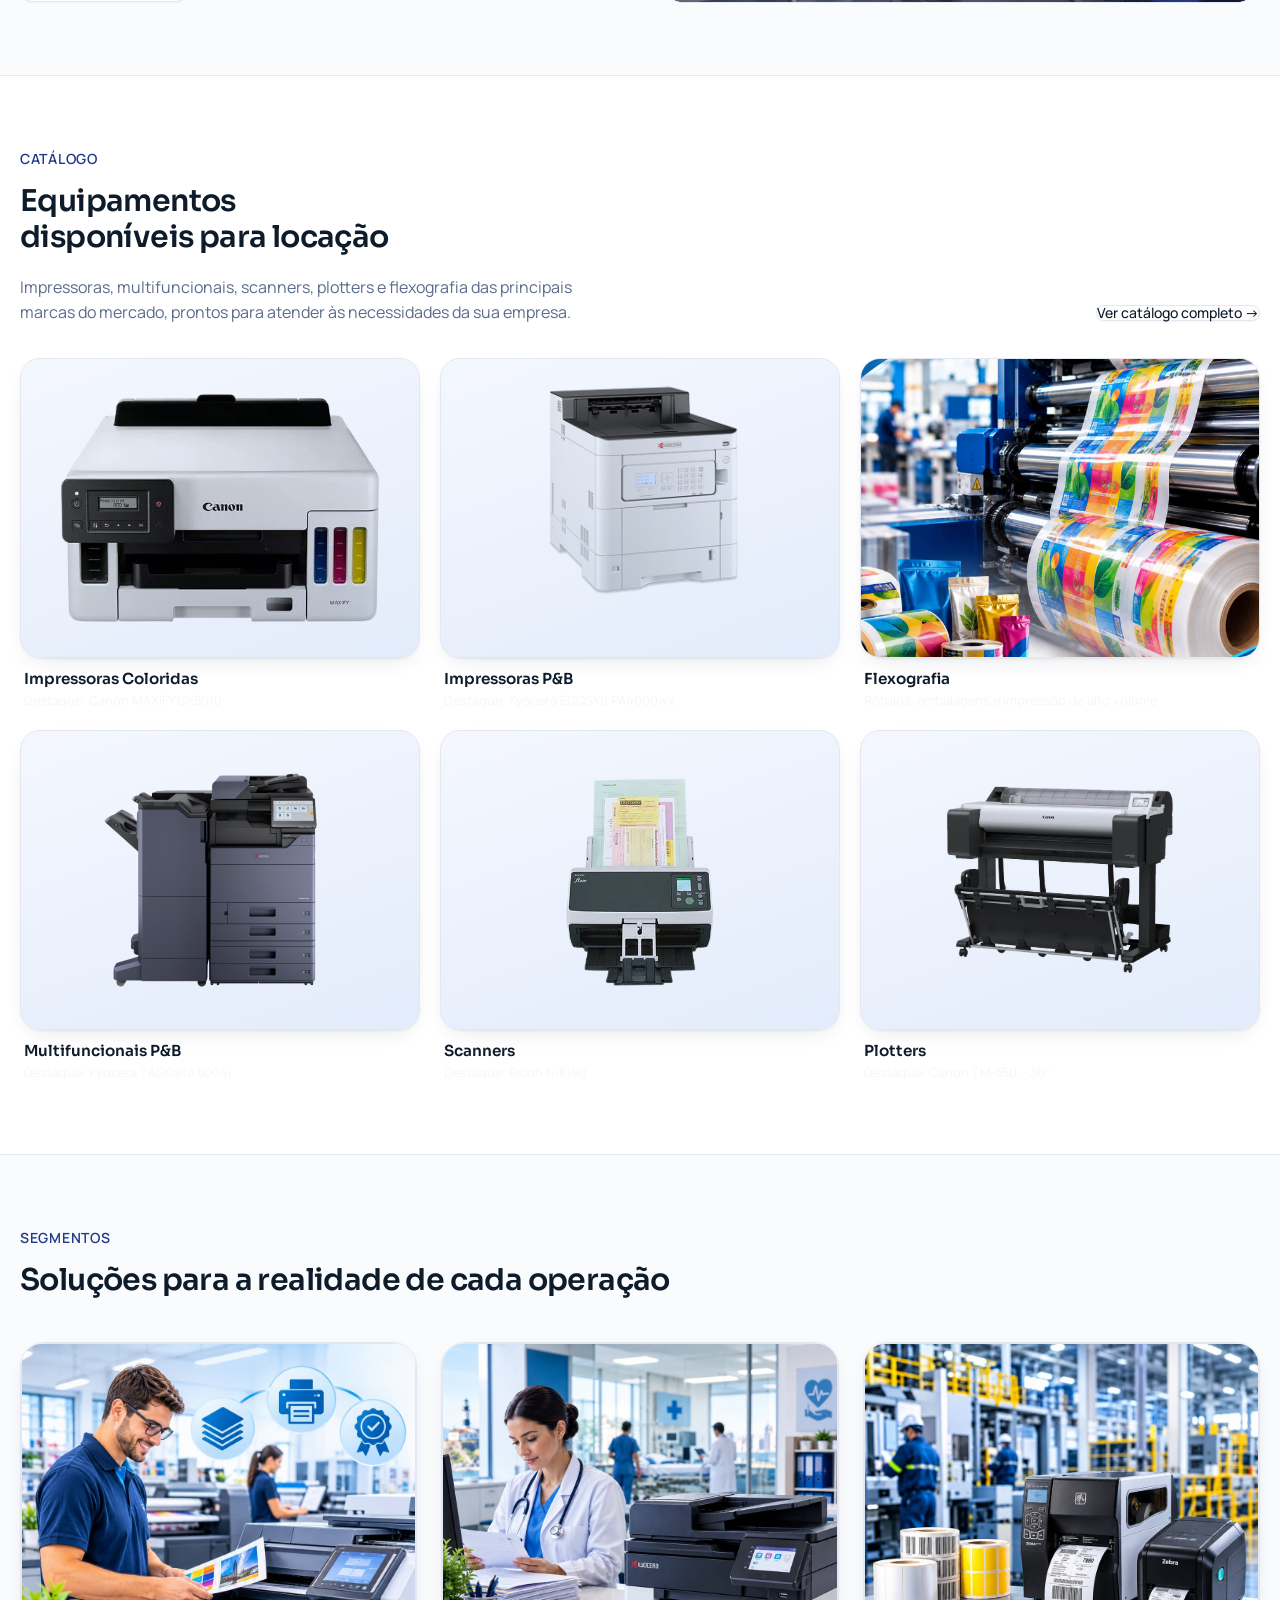
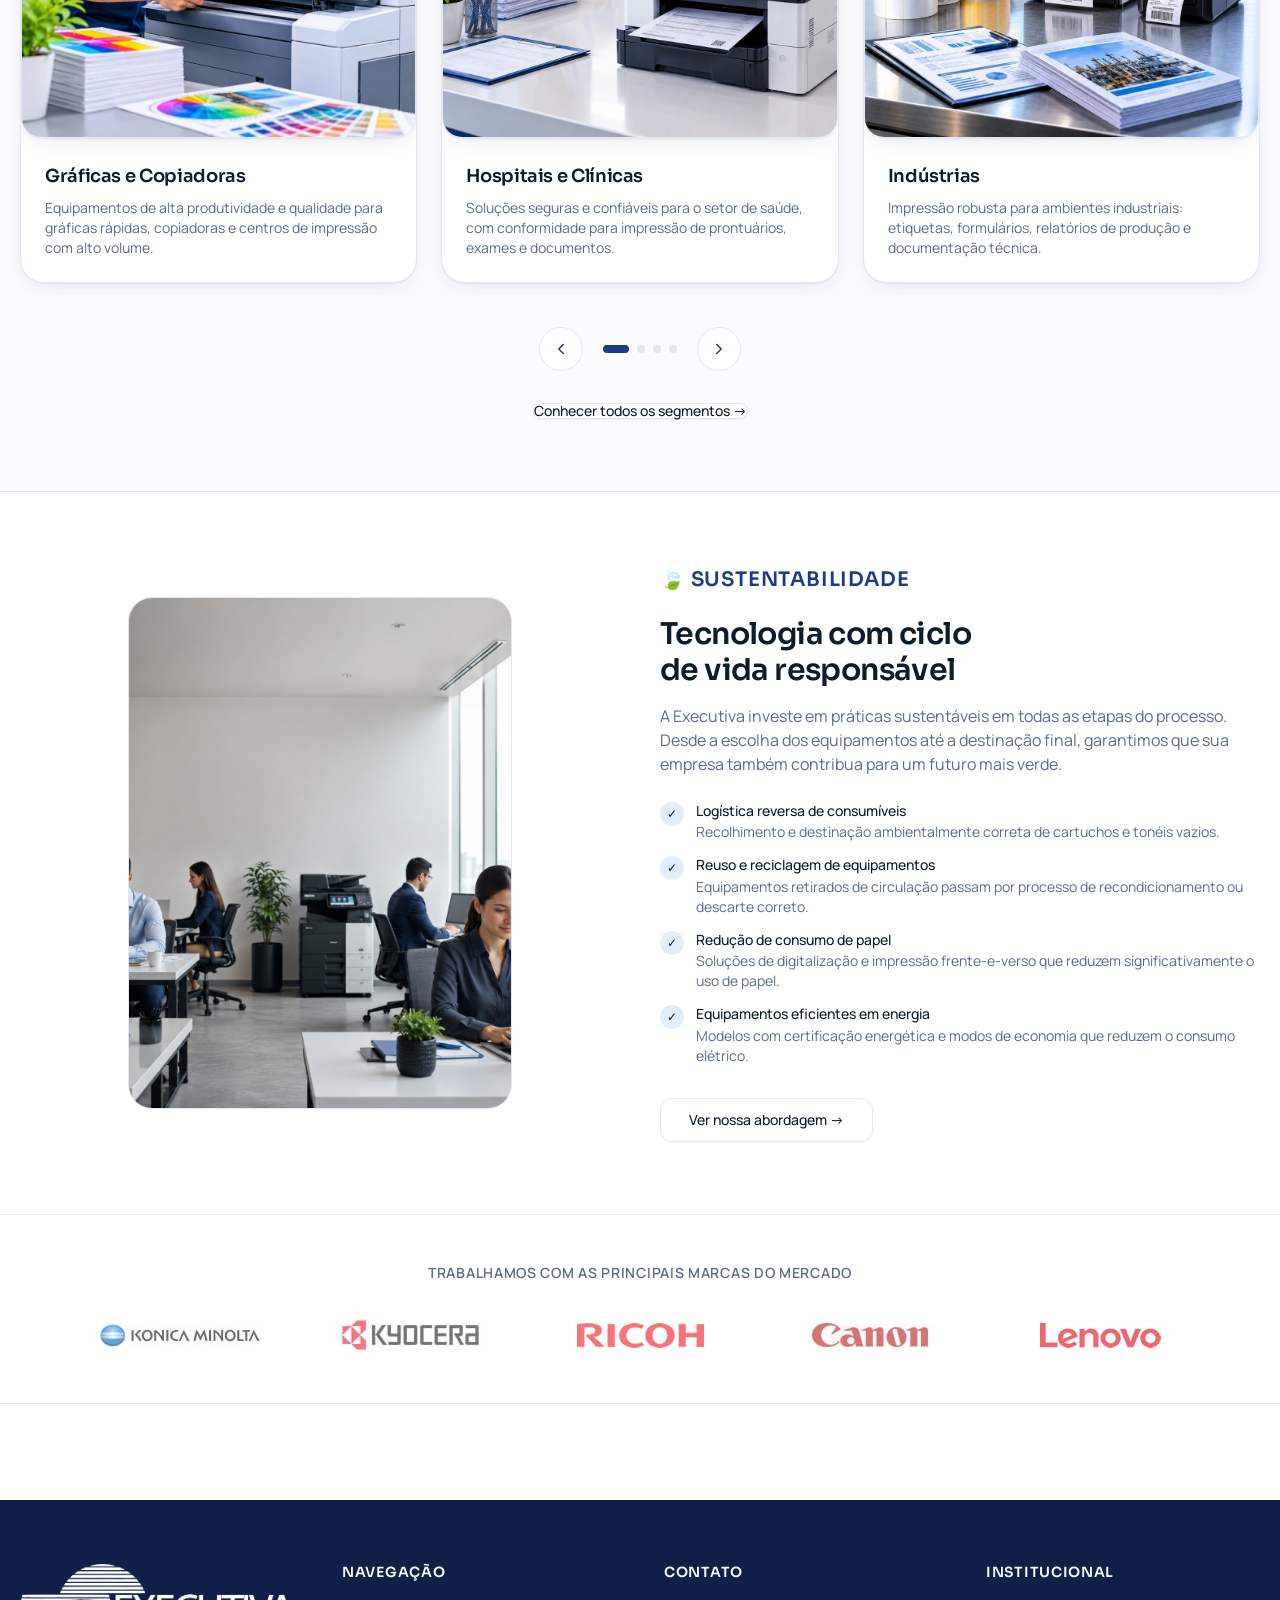
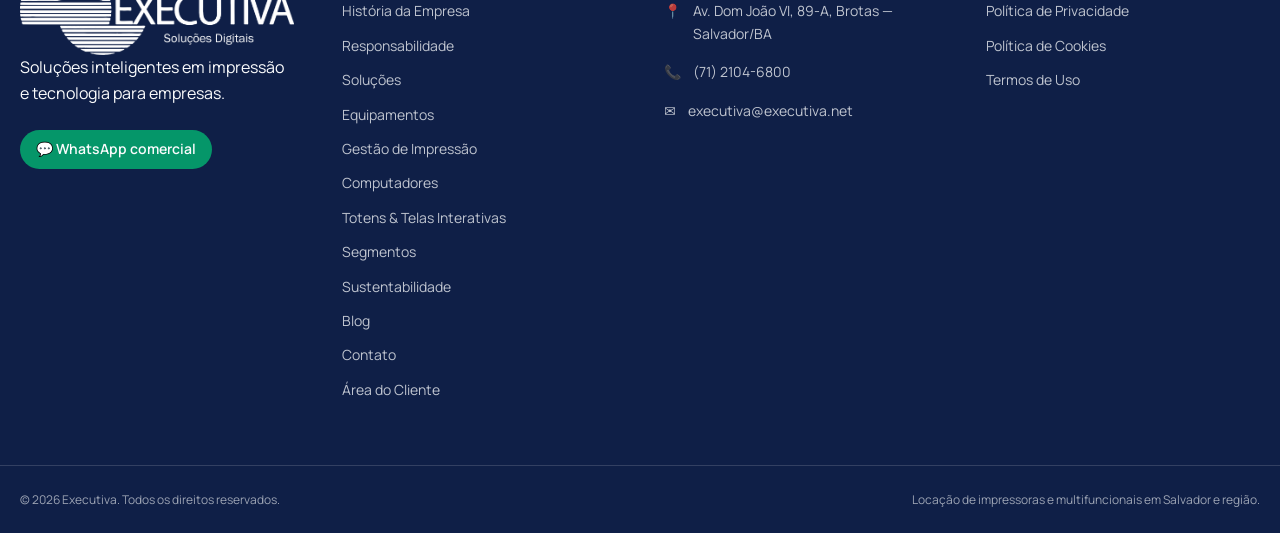
==== commit 10bbdfb2: "Menu A Empresa com submenu; pagina Historia da Empresa e Responsabilidade em branco" ====
--- a/index.html
+++ b/index.html
@@ -6,7 +6,7 @@
   <title>Locação de Impressoras e Multifuncionais | Executiva</title>
   <meta name="description" content="Locação de impressoras e multifuncionais com outsourcing de impressão, suprimentos, manutenção e suporte técnico. Reduza até 40% dos custos de impressão.">
   <link rel="icon" href="imagens/favicon.png" type="image/png">
-  <link rel="stylesheet" href="css/styles.css">
+  <link rel="stylesheet" href="css/styles.css?v=20261112">
 </head>
 <body>
 
@@ -18,7 +18,16 @@
 
     <nav class="desktop-nav" aria-label="Menu principal">
       <a href="index.html" class="nav-link active">Início</a>
-      <a href="a-empresa.html" class="nav-link">A Empresa</a>
+            <div class="dropdown">
+        <a href="historia-da-empresa.html" class="nav-link">
+          A Empresa
+          <svg width="14" height="14" viewBox="0 0 24 24" fill="none" stroke="currentColor" stroke-width="2" stroke-linecap="round" stroke-linejoin="round" aria-hidden="true"><polyline points="6 9 12 15 18 9"></polyline></svg>
+        </a>
+        <div class="dropdown-menu">
+          <a href="historia-da-empresa.html" class="dropdown-item">História da Empresa</a>
+          <a href="responsabilidade.html" class="dropdown-item">Responsabilidade</a>
+        </div>
+      </div>
       <div class="dropdown">
         <a href="solucoes.html" class="nav-link">
           Soluções
@@ -87,7 +96,9 @@
     <div class="container">
       <nav aria-label="Menu mobile">
         <a href="index.html" class="mobile-link active">Início</a>
-        <a href="a-empresa.html" class="mobile-link">A Empresa</a>
+                <a href="historia-da-empresa.html" class="mobile-link">A Empresa</a>
+        <a href="historia-da-empresa.html" class="mobile-link mobile-sublink">História da Empresa</a>
+        <a href="responsabilidade.html" class="mobile-link mobile-sublink">Responsabilidade</a>
         <a href="solucoes.html" class="mobile-link">Soluções</a>
         <a href="gestao-impressao.html" class="mobile-link">Gestão de Impressão</a>
         <a href="equipamentos.html" class="mobile-link">Equipamentos</a>
@@ -523,7 +534,8 @@
     <nav aria-label="Links do rodapé">
       <h2>Navegação</h2>
       <ul class="footer-links">
-        <li><a href="a-empresa.html">A Empresa</a></li>
+        <li><a href="historia-da-empresa.html">História da Empresa</a></li>
+        <li><a href="responsabilidade.html">Responsabilidade</a></li>
         <li><a href="solucoes.html">Soluções</a></li>
         <li><a href="equipamentos.html">Equipamentos</a></li>
         <li><a href="gestao-impressao.html">Gestão de Impressão</a></li>
--- a/css/styles.css
+++ b/css/styles.css
@@ -2038,3 +2038,488 @@
 .segment-card .catalog-card-img {
   aspect-ratio: 1 / 1;
 }
+
+/* ===========================
+   Sustentabilidade
+   =========================== */
+.hero-tags {
+  display: flex;
+  flex-wrap: wrap;
+  gap: 0.5rem;
+  margin-top: 1.75rem;
+}
+
+.hero-tags li {
+  display: inline-flex;
+  align-items: center;
+  gap: 0.45rem;
+  padding: 0.42rem 0.9rem;
+  border-radius: 9999px;
+  border: 1px solid rgba(30, 58, 138, 0.18);
+  background-color: var(--color-card);
+  color: var(--color-primary);
+  font-size: 0.8125rem;
+  font-weight: 600;
+}
+
+.hero-tags li::before {
+  content: "";
+  width: 0.375rem;
+  height: 0.375rem;
+  border-radius: 9999px;
+  background-color: var(--color-primary-glow);
+}
+
+.sust-pillars {
+  display: grid;
+  gap: 1rem;
+}
+
+.sust-pillar {
+  display: flex;
+  align-items: flex-start;
+  gap: 1rem;
+  padding: 1.4rem;
+}
+
+.sust-pillar .advantage-icon {
+  width: 2.75rem;
+  height: 2.75rem;
+  border-radius: 0.8rem;
+  flex: none;
+}
+
+.sust-pillar h3 {
+  font-family: var(--font-display);
+  font-size: 1rem;
+  font-weight: 600;
+}
+
+.sust-pillar p {
+  margin-top: 0.35rem;
+  font-size: 0.875rem;
+  color: var(--color-muted-fg);
+}
+
+.sust-quote {
+  display: flex;
+  align-items: center;
+  gap: 1.1rem;
+  margin-top: 3rem;
+  padding: 1.5rem 1.75rem;
+  border-left: 4px solid var(--color-primary);
+  border-radius: 0 var(--radius-2xl) var(--radius-2xl) 0;
+  background-image: linear-gradient(90deg, rgba(227, 236, 251, 0.7), rgba(246, 247, 251, 0.35));
+}
+
+.sust-quote-icon {
+  display: inline-flex;
+  align-items: center;
+  justify-content: center;
+  width: 2.75rem;
+  height: 2.75rem;
+  border-radius: 9999px;
+  background-color: var(--color-card);
+  color: var(--color-primary);
+  box-shadow: var(--shadow-soft);
+  flex: none;
+}
+
+.sust-quote blockquote {
+  font-family: var(--font-display);
+  font-size: 1.0625rem;
+  font-weight: 600;
+  line-height: 1.5;
+  color: var(--color-fg);
+}
+
+.sust-figure {
+  position: relative;
+  display: flex;
+  align-items: center;
+  justify-content: center;
+  padding: 2.25rem;
+  border-radius: var(--radius-3xl);
+  border: 1px solid var(--color-border);
+  background-image: radial-gradient(120% 120% at 25% 0%, #ffffff 0%, #eef3fd 55%, #e3ecfb 100%);
+  box-shadow: var(--shadow-soft);
+}
+
+.sust-figure img {
+  display: block;
+  width: min(100%, 24rem);
+  height: auto;
+  mix-blend-mode: multiply;
+}
+
+.sust-figure-badge {
+  position: absolute;
+  left: 1.5rem;
+  bottom: 1.5rem;
+  display: inline-flex;
+  align-items: center;
+  gap: 0.4rem;
+  padding: 0.45rem 0.9rem;
+  border-radius: 9999px;
+  background-color: var(--color-card);
+  border: 1px solid rgba(30, 58, 138, 0.15);
+  color: var(--color-primary);
+  font-size: 0.75rem;
+  font-weight: 600;
+  letter-spacing: 0.02em;
+  box-shadow: var(--shadow-soft);
+}
+
+.sust-figure-badge::before {
+  content: "";
+  width: 0.375rem;
+  height: 0.375rem;
+  border-radius: 9999px;
+  background-color: var(--color-success);
+}
+
+.sust-compare {
+  display: grid;
+  gap: 0.75rem;
+  margin-top: 1.75rem;
+}
+
+@media (min-width: 640px) {
+  .sust-compare {
+    grid-template-columns: repeat(2, minmax(0, 1fr));
+  }
+}
+
+.sust-compare-item {
+  display: flex;
+  align-items: flex-start;
+  gap: 0.75rem;
+  padding: 1rem 1.1rem;
+  border-radius: var(--radius-xl);
+  border: 1px solid var(--color-border);
+  background-color: var(--color-card);
+  box-shadow: var(--shadow-soft);
+}
+
+.sust-compare-item > span {
+  display: inline-flex;
+  align-items: center;
+  justify-content: center;
+  width: 1.6rem;
+  height: 1.6rem;
+  border-radius: 9999px;
+  font-size: 0.75rem;
+  font-weight: 700;
+  flex: none;
+  margin-top: 1px;
+}
+
+.sust-compare-item.is-out > span {
+  background-color: #fee2e2;
+  color: #b91c1c;
+}
+
+.sust-compare-item.is-in > span {
+  background-color: #d1fae5;
+  color: #047857;
+}
+
+.sust-compare-item strong {
+  display: block;
+  font-size: 0.9375rem;
+  font-weight: 600;
+}
+
+.sust-compare-item p {
+  font-size: 0.8125rem;
+  line-height: 1.5;
+  color: var(--color-muted-fg);
+}
+
+.sust-practices {
+  display: grid;
+  gap: 1.25rem;
+  margin-top: 1.75rem;
+}
+
+@media (min-width: 768px) {
+  .sust-practices {
+    grid-template-columns: repeat(2, minmax(0, 1fr));
+  }
+}
+
+.sust-practice {
+  padding: 1.6rem;
+}
+
+.sust-check {
+  display: inline-flex;
+  align-items: center;
+  justify-content: center;
+  width: 2rem;
+  height: 2rem;
+  border-radius: 9999px;
+  background-color: var(--color-accent);
+  color: var(--color-accent-fg);
+  flex: none;
+}
+
+.sust-practice h3 {
+  margin-top: 1rem;
+  font-family: var(--font-display);
+  font-size: 1.0625rem;
+  font-weight: 600;
+}
+
+.sust-practice p {
+  margin-top: 0.5rem;
+  font-size: 0.875rem;
+  line-height: 1.65;
+  color: var(--color-muted-fg);
+}
+
+.sust-closing {
+  max-width: 48rem;
+  margin-inline: auto;
+  text-align: center;
+}
+
+.sust-signature {
+  margin-top: 2rem;
+  padding-top: 1.75rem;
+  border-top: 1px solid var(--color-border);
+}
+
+.sust-signature-brand {
+  font-family: var(--font-display);
+  font-size: 1.0625rem;
+  font-weight: 600;
+  color: var(--color-primary);
+}
+
+.sust-signature-line {
+  margin-top: 0.4rem;
+  font-size: 0.9375rem;
+  font-style: italic;
+  color: var(--color-muted-fg);
+}
+
+.banner-slot {
+  display: flex;
+  flex-direction: column;
+  align-items: center;
+  justify-content: center;
+  gap: 0.5rem;
+  min-height: 14rem;
+  margin-top: 3.5rem;
+  padding: 2rem;
+  border: 2px dashed rgba(30, 58, 138, 0.24);
+  border-radius: var(--radius-3xl);
+  background-image: linear-gradient(135deg, rgba(227, 236, 251, 0.55), rgba(246, 247, 251, 0.85));
+  text-align: center;
+  color: rgba(30, 58, 138, 0.45);
+}
+
+.banner-slot-title {
+  font-size: 0.9375rem;
+  font-weight: 600;
+  color: var(--color-primary);
+}
+
+.banner-slot-text {
+  font-size: 0.8125rem;
+  color: var(--color-muted-fg);
+}
+
+.banner-slot-img {
+  display: block;
+  width: 100%;
+  border-radius: var(--radius-3xl);
+  border: 1px solid var(--color-border);
+}
+
+@media (max-width: 640px) {
+  .sust-quote {
+    align-items: flex-start;
+  }
+
+  .sust-figure {
+    padding: 1.5rem;
+  }
+
+  .sust-figure-badge {
+    left: 1rem;
+    bottom: 1rem;
+  }
+}
+@media (max-width: 520px) {
+  .sust-quote {
+    flex-direction: column;
+    align-items: flex-start;
+    gap: 0.85rem;
+    padding: 1.4rem;
+  }
+}
+
+
+/* ===========================
+   História da Empresa
+   =========================== */
+.image-slot {
+  display: flex;
+  width: 100%;
+  max-width: 100%;
+  flex-direction: column;
+  align-items: center;
+  justify-content: center;
+  gap: 0.5rem;
+  min-height: 16rem;
+  padding: 2rem;
+  border: 2px dashed rgba(30, 58, 138, 0.24);
+  border-radius: var(--radius-3xl);
+  background-image: linear-gradient(135deg, rgba(227, 236, 251, 0.55), rgba(246, 247, 251, 0.85));
+  text-align: center;
+  color: rgba(30, 58, 138, 0.45);
+}
+
+.image-slot--media {
+  aspect-ratio: 4 / 3;
+}
+
+.image-slot--wide {
+  aspect-ratio: 16 / 6;
+  min-height: 15rem;
+}
+
+.image-slot-title {
+  font-size: 0.9375rem;
+  font-weight: 600;
+  color: var(--color-primary);
+}
+
+.image-slot-text {
+  max-width: 26rem;
+  font-size: 0.8125rem;
+  line-height: 1.6;
+  color: var(--color-muted-fg);
+}
+
+.history-figure {
+  overflow: hidden;
+  border-radius: var(--radius-3xl);
+  border: 1px solid var(--color-border);
+  box-shadow: var(--shadow-soft);
+}
+
+.history-figure img {
+  display: block;
+  width: 100%;
+  height: 100%;
+  object-fit: cover;
+}
+
+.history-timeline {
+  display: grid;
+  gap: 1rem;
+}
+
+.history-item {
+  display: flex;
+  align-items: flex-start;
+  gap: 1.25rem;
+  padding: 1.4rem 1.5rem;
+  border: 1px solid var(--color-border);
+  border-radius: var(--radius-2xl);
+  background-color: var(--color-card);
+  box-shadow: var(--shadow-soft);
+}
+
+.history-year {
+  flex: none;
+  min-width: 5.25rem;
+  padding: 0.32rem 0.7rem;
+  border-radius: 9999px;
+  background-color: var(--color-accent);
+  color: var(--color-accent-fg);
+  font-family: var(--font-display);
+  font-size: 0.75rem;
+  font-weight: 600;
+  letter-spacing: 0.04em;
+  text-transform: uppercase;
+  text-align: center;
+}
+
+.history-item h3 {
+  font-family: var(--font-display);
+  font-size: 1.0625rem;
+  font-weight: 600;
+}
+
+.history-item p {
+  margin-top: 0.4rem;
+  font-size: 0.9375rem;
+  line-height: 1.7;
+  color: var(--color-muted-fg);
+}
+
+.history-addresses {
+  display: grid;
+  gap: 0.75rem;
+  margin-top: 1.5rem;
+}
+
+@media (min-width: 560px) {
+  .history-addresses {
+    grid-template-columns: repeat(2, minmax(0, 1fr));
+  }
+}
+
+.history-address {
+  padding: 1.1rem 1.25rem;
+  border: 1px solid var(--color-border);
+  border-radius: var(--radius-xl);
+  background-color: var(--color-card);
+  box-shadow: var(--shadow-soft);
+}
+
+.history-address h3 {
+  font-size: 0.75rem;
+  font-weight: 700;
+  letter-spacing: 0.06em;
+  text-transform: uppercase;
+  color: var(--color-primary);
+}
+
+.history-address p {
+  margin-top: 0.4rem;
+  font-size: 0.875rem;
+  line-height: 1.6;
+  color: var(--color-muted-fg);
+}
+
+.mobile-sublink {
+  padding-left: 1.75rem;
+  font-size: 0.9375rem;
+  color: var(--color-muted-fg);
+}
+
+.mobile-sublink::before {
+  content: "—";
+  margin-right: 0.5rem;
+  color: rgba(30, 58, 138, 0.45);
+}
+
+@media (max-width: 560px) {
+  .history-item {
+    flex-direction: column;
+    gap: 0.8rem;
+  }
+
+  .history-year {
+    align-self: flex-start;
+  }
+
+  .image-slot--media {
+    aspect-ratio: auto;
+  }
+}
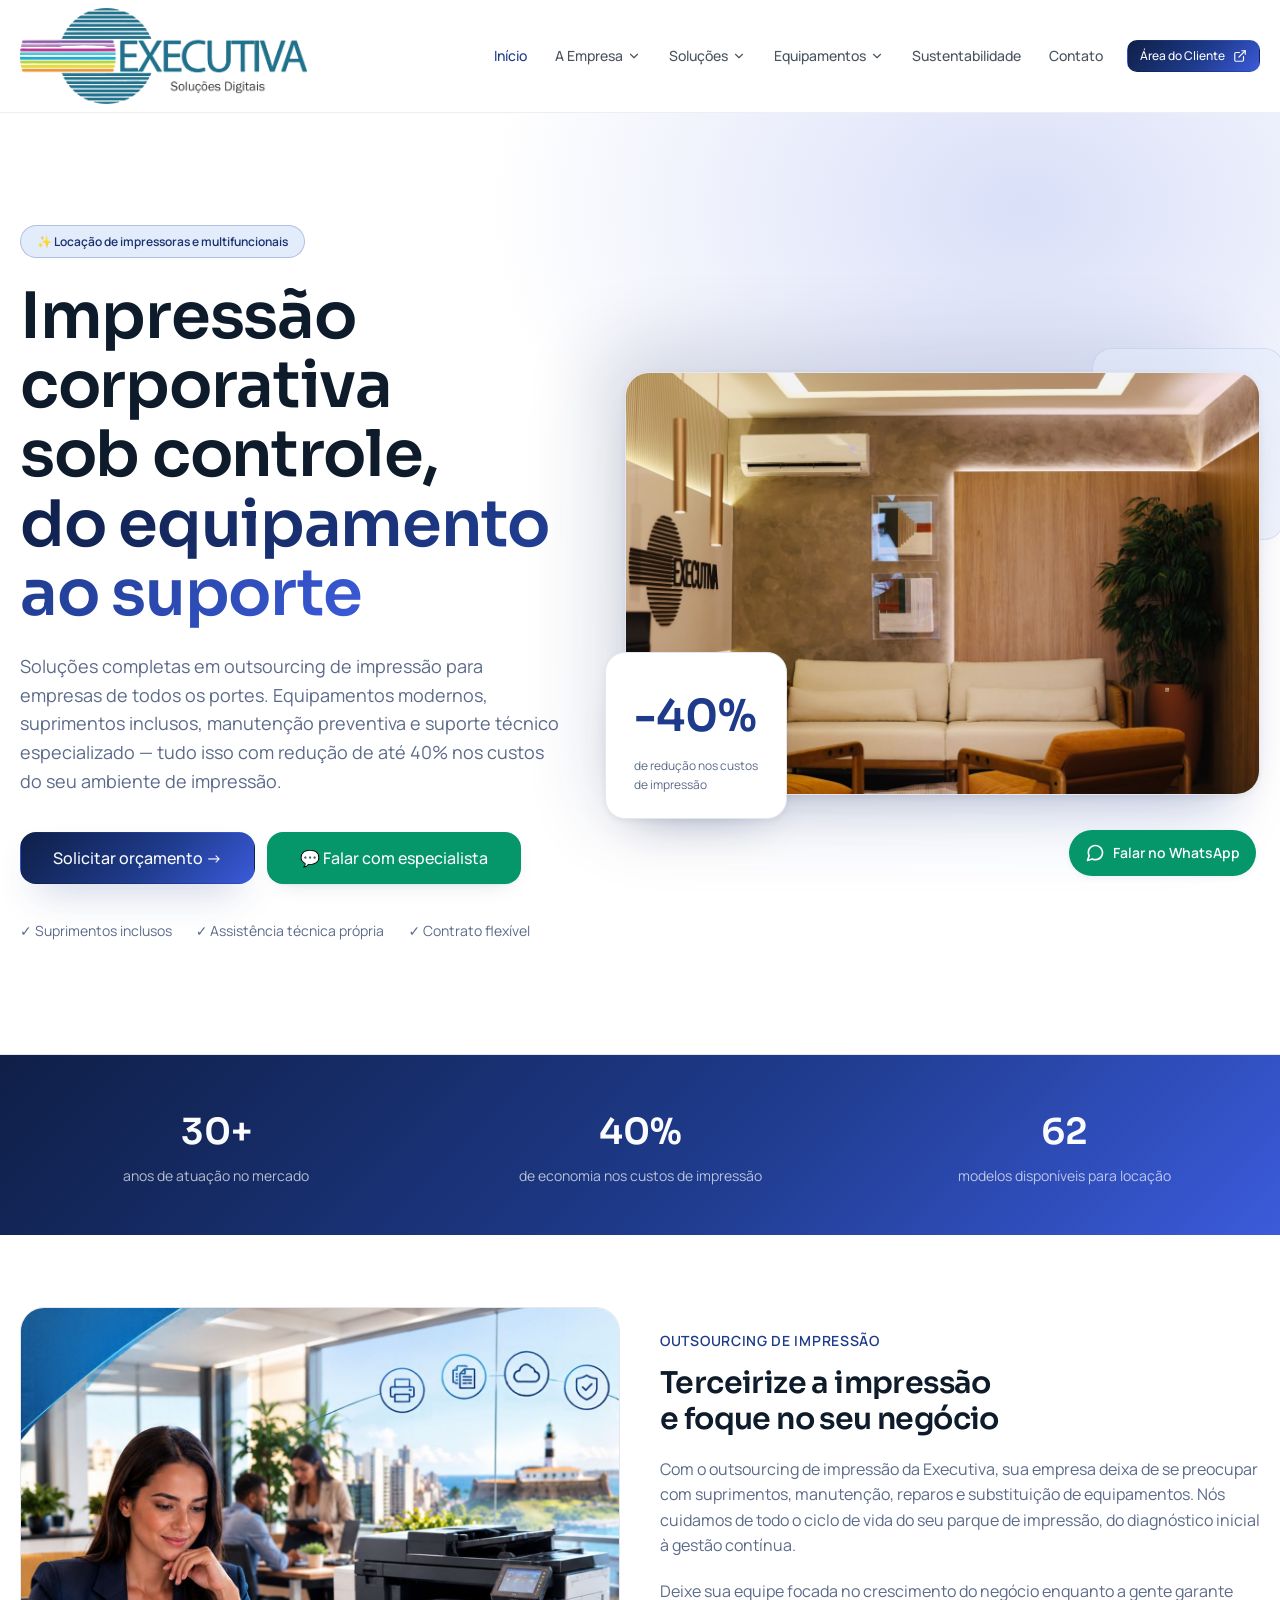
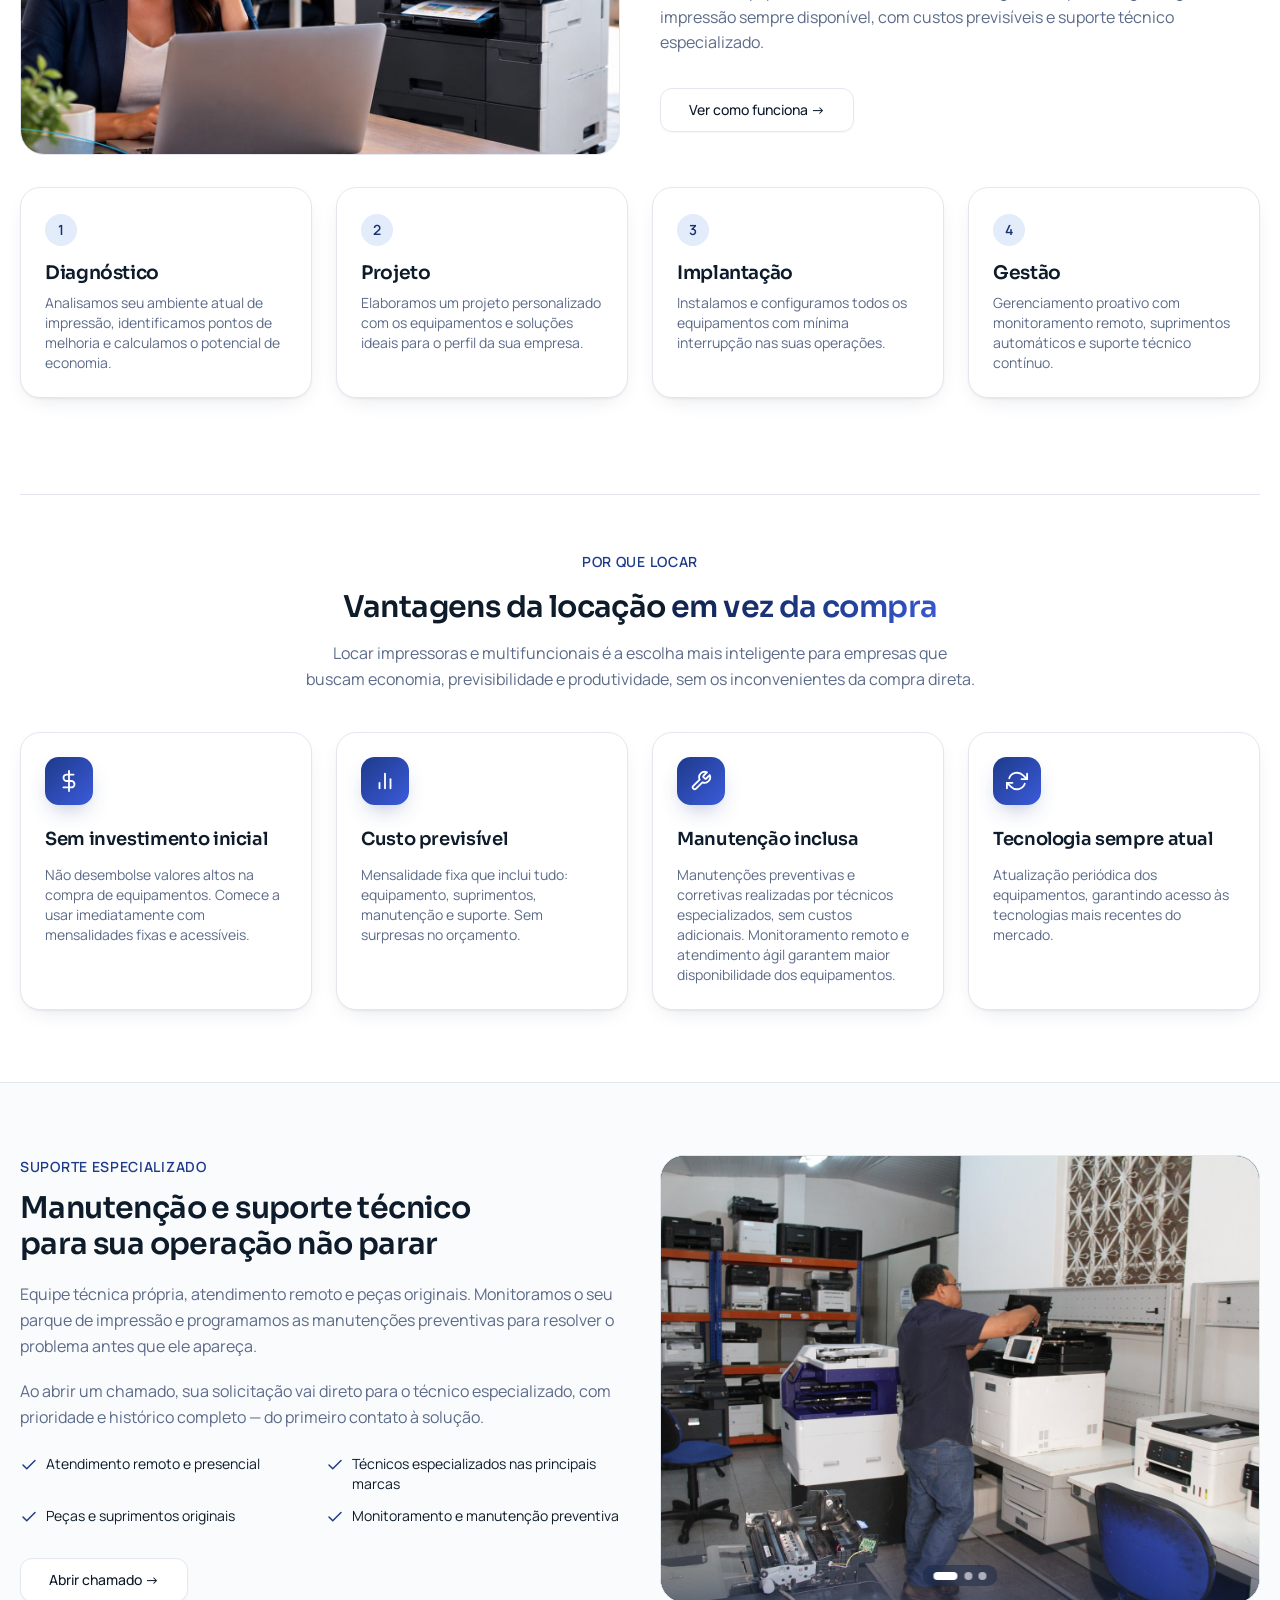
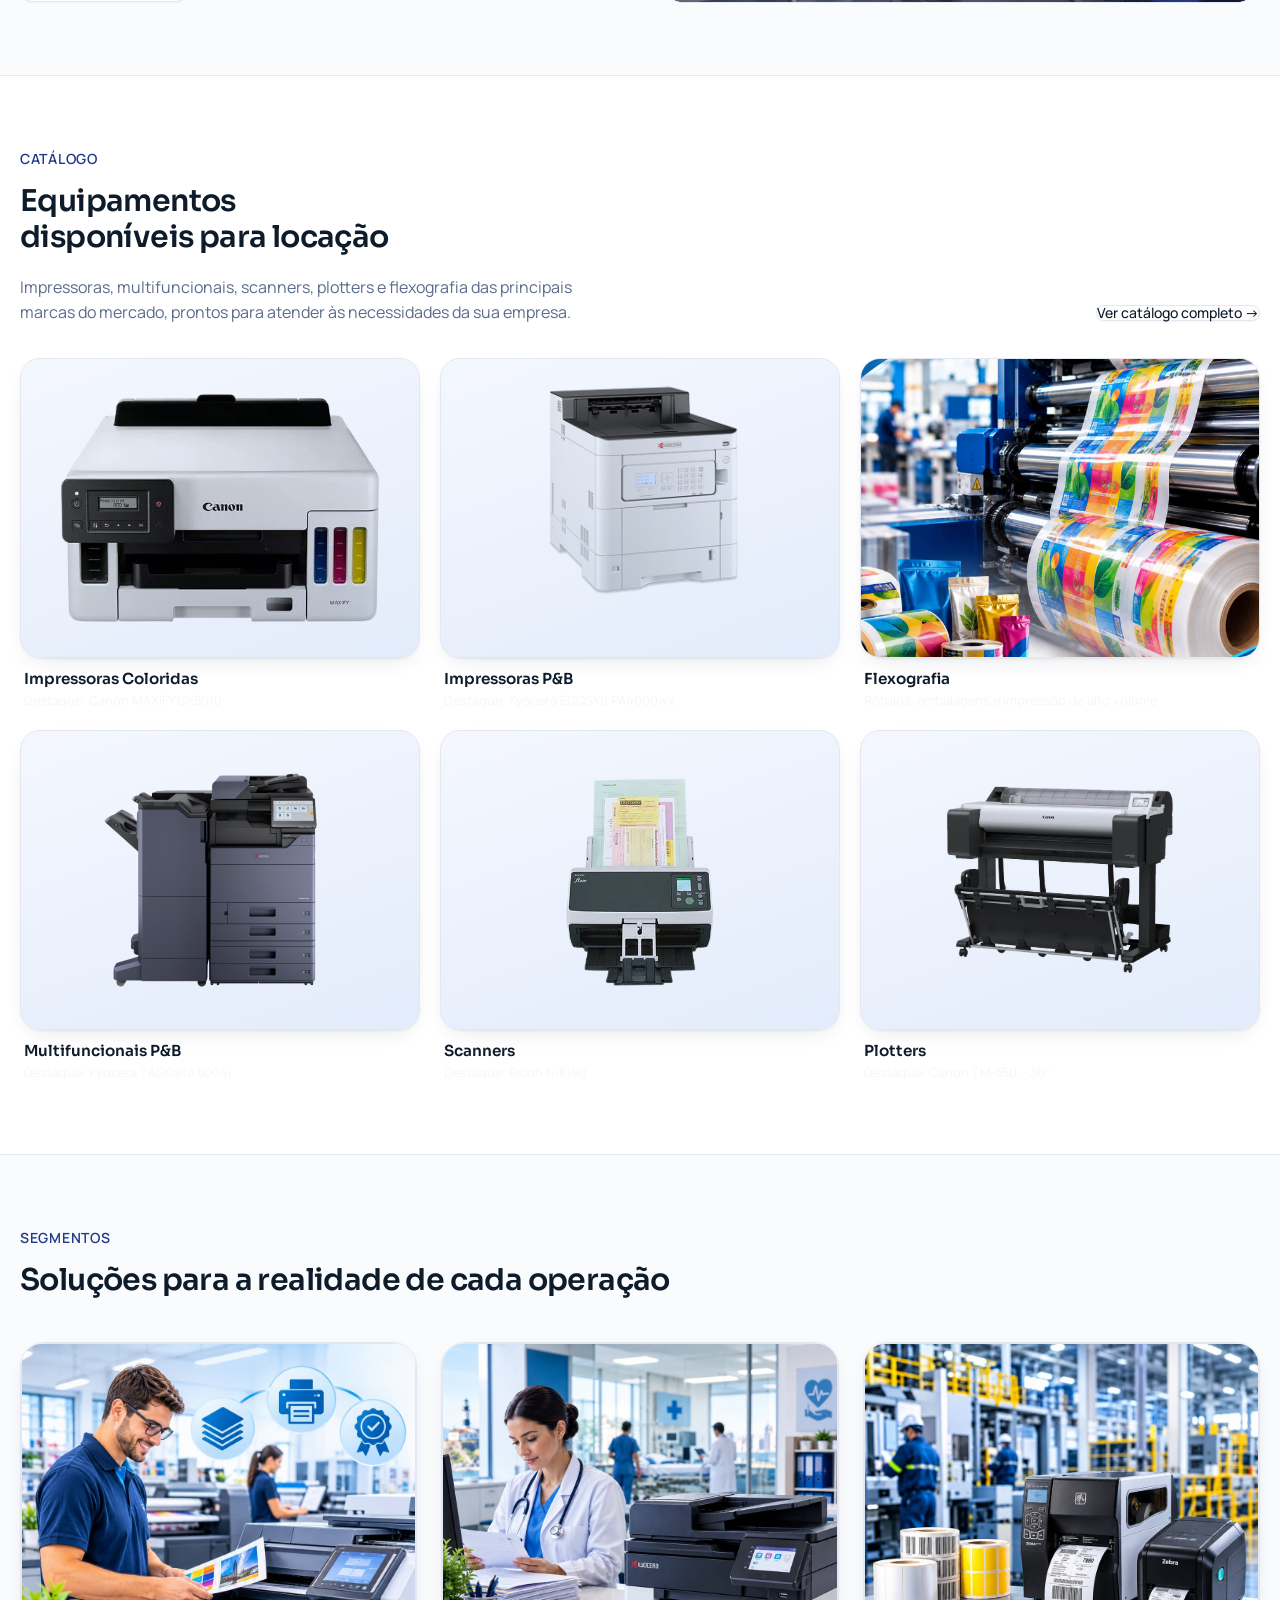
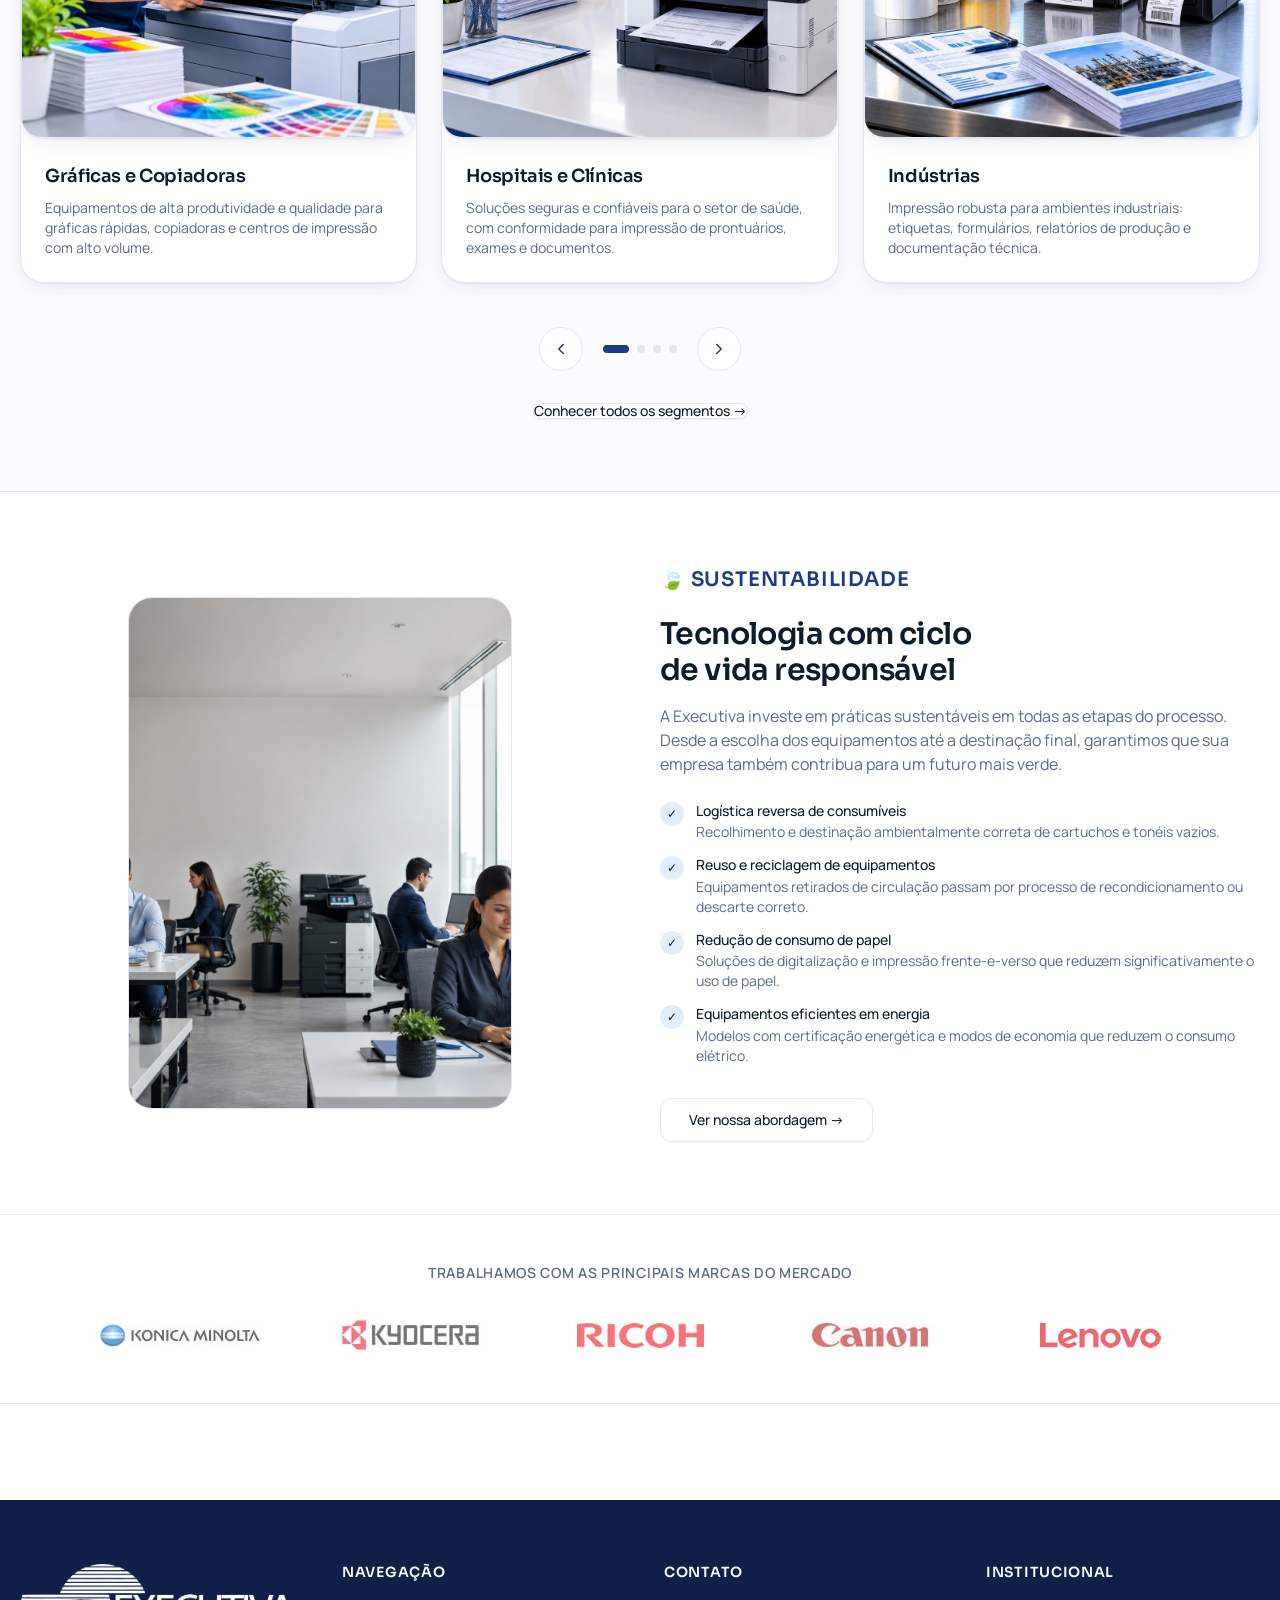
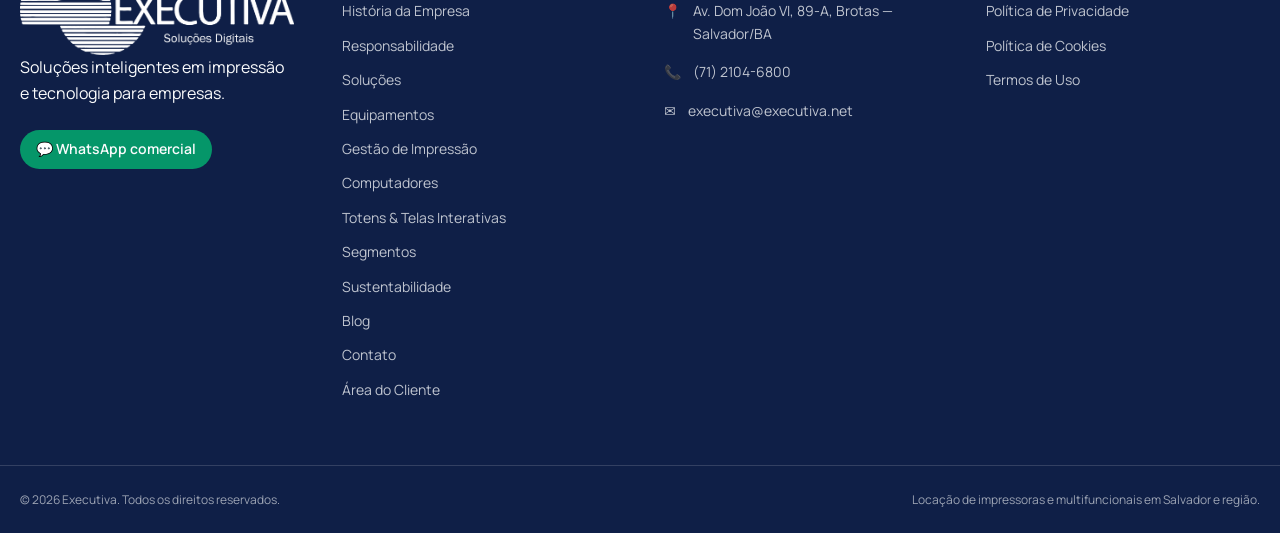
==== commit 82baa1e8: "Pagina Responsabilidade: pessoas com galeria de 5 fotos, NR-1, sustentabilidade com 3 espacos de ima" ====
--- a/index.html
+++ b/index.html
@@ -6,7 +6,7 @@
   <title>Locação de Impressoras e Multifuncionais | Executiva</title>
   <meta name="description" content="Locação de impressoras e multifuncionais com outsourcing de impressão, suprimentos, manutenção e suporte técnico. Reduza até 40% dos custos de impressão.">
   <link rel="icon" href="imagens/favicon.png" type="image/png">
-  <link rel="stylesheet" href="css/styles.css?v=20261112">
+  <link rel="stylesheet" href="css/styles.css?v=20261116">
 </head>
 <body>
 
--- a/css/styles.css
+++ b/css/styles.css
@@ -2523,3 +2523,228 @@
     aspect-ratio: auto;
   }
 }
+
+
+/* ===========================
+   Responsabilidade
+   =========================== */
+.resp-intro-grid {
+  display: grid;
+  gap: 1.25rem;
+}
+
+@media (min-width: 768px) {
+  .resp-intro-grid {
+    grid-template-columns: repeat(2, minmax(0, 1fr));
+    gap: 2.25rem;
+  }
+}
+
+.resp-intro-grid .section-description + .section-description {
+  margin-top: 0.9rem;
+}
+
+.resp-gallery {
+  display: grid;
+  gap: 0.85rem;
+  margin-top: 2.5rem;
+}
+
+.resp-gallery-stack {
+  display: grid;
+  grid-template-columns: repeat(2, minmax(0, 1fr));
+  gap: 0.85rem;
+}
+
+.resp-photo {
+  position: relative;
+  overflow: hidden;
+  aspect-ratio: 4 / 3;
+  border: 1px solid var(--color-border);
+  border-radius: var(--radius-2xl);
+  background-color: #e8eefb;
+  box-shadow: var(--shadow-soft);
+}
+
+.resp-photo img {
+  position: absolute;
+  inset: 0;
+  display: block;
+  width: 100%;
+  height: 100%;
+  object-fit: cover;
+  transition: transform 0.6s ease;
+}
+
+.resp-photo:hover img {
+  transform: scale(1.04);
+}
+
+.resp-photo--feature {
+  aspect-ratio: 16 / 10;
+  border-radius: var(--radius-3xl);
+}
+
+.resp-photo-badge {
+  position: absolute;
+  left: 1rem;
+  bottom: 1rem;
+  display: inline-flex;
+  align-items: center;
+  gap: 0.45rem;
+  padding: 0.45rem 0.9rem;
+  border-radius: 9999px;
+  background-color: rgba(255, 255, 255, 0.94);
+  color: var(--color-primary);
+  font-size: 0.75rem;
+  font-weight: 600;
+  letter-spacing: 0.01em;
+  box-shadow: var(--shadow-soft);
+}
+
+.resp-photo-badge::before {
+  content: "";
+  width: 0.375rem;
+  height: 0.375rem;
+  border-radius: 9999px;
+  background-color: var(--color-success);
+}
+
+@media (min-width: 900px) {
+  .resp-gallery {
+    grid-template-columns: 1.1fr 1fr;
+    gap: 1rem;
+    align-items: stretch;
+  }
+
+  .resp-photo--feature {
+    aspect-ratio: auto;
+    height: 100%;
+  }
+}
+
+.resp-media-note {
+  max-width: 46rem;
+  margin: 2.5rem auto 0;
+  font-family: var(--font-display);
+  font-size: 1.0625rem;
+  line-height: 1.65;
+  text-align: center;
+  color: var(--color-fg);
+}
+
+.resp-body {
+  display: grid;
+  gap: 2rem;
+  margin-top: 2.75rem;
+}
+
+@media (min-width: 900px) {
+  .resp-body {
+    grid-template-columns: 1.05fr 0.95fr;
+    gap: 3.5rem;
+    align-items: start;
+  }
+}
+
+.resp-copy p {
+  font-size: 1rem;
+  line-height: 1.75;
+  color: var(--color-muted-fg);
+}
+
+.resp-copy p + p {
+  margin-top: 1rem;
+}
+
+.resp-callout {
+  display: flex;
+  align-items: flex-start;
+  gap: 1rem;
+  padding: 1.6rem;
+  border: 1px solid rgba(30, 58, 138, 0.16);
+  border-radius: var(--radius-2xl);
+  background-image: linear-gradient(135deg, rgba(227, 236, 251, 0.8), rgba(246, 247, 251, 0.9));
+  box-shadow: var(--shadow-soft);
+}
+
+.resp-callout-icon {
+  display: inline-flex;
+  align-items: center;
+  justify-content: center;
+  width: 2.75rem;
+  height: 2.75rem;
+  border-radius: 0.8rem;
+  background-color: var(--color-primary);
+  color: #ffffff;
+  flex: none;
+}
+
+.resp-callout-eyebrow {
+  font-size: 0.6875rem;
+  font-weight: 700;
+  letter-spacing: 0.08em;
+  text-transform: uppercase;
+  color: var(--color-primary);
+}
+
+.resp-callout h3 {
+  margin-top: 0.35rem;
+  font-family: var(--font-display);
+  font-size: 1.0625rem;
+  font-weight: 600;
+}
+
+.resp-callout p {
+  margin-top: 0.5rem;
+  font-size: 0.875rem;
+  line-height: 1.68;
+  color: var(--color-muted-fg);
+}
+
+.resp-callout p.resp-callout-eyebrow {
+  margin-top: 0;
+}
+
+.resp-signature {
+  max-width: 42rem;
+  margin-top: 2.75rem;
+  padding-top: 1.75rem;
+  border-top: 1px solid var(--color-border);
+}
+
+.resp-signature-brand {
+  font-family: var(--font-display);
+  font-size: 1.0625rem;
+  font-weight: 600;
+  color: var(--color-primary);
+}
+
+.resp-signature-line {
+  margin-top: 0.4rem;
+  font-size: 0.9375rem;
+  font-style: italic;
+  line-height: 1.6;
+  color: var(--color-muted-fg);
+}
+
+.mobile-sublink.active {
+  color: var(--color-primary);
+  font-weight: 600;
+}
+
+.dropdown-item[aria-current="page"] {
+  color: var(--color-primary);
+  background-color: rgba(227, 236, 251, 0.7);
+}
+
+@media (max-width: 520px) {
+  .resp-callout {
+    flex-direction: column;
+    padding: 1.35rem;
+  }
+
+  .resp-media-note {
+    font-size: 1rem;
+  }
+}
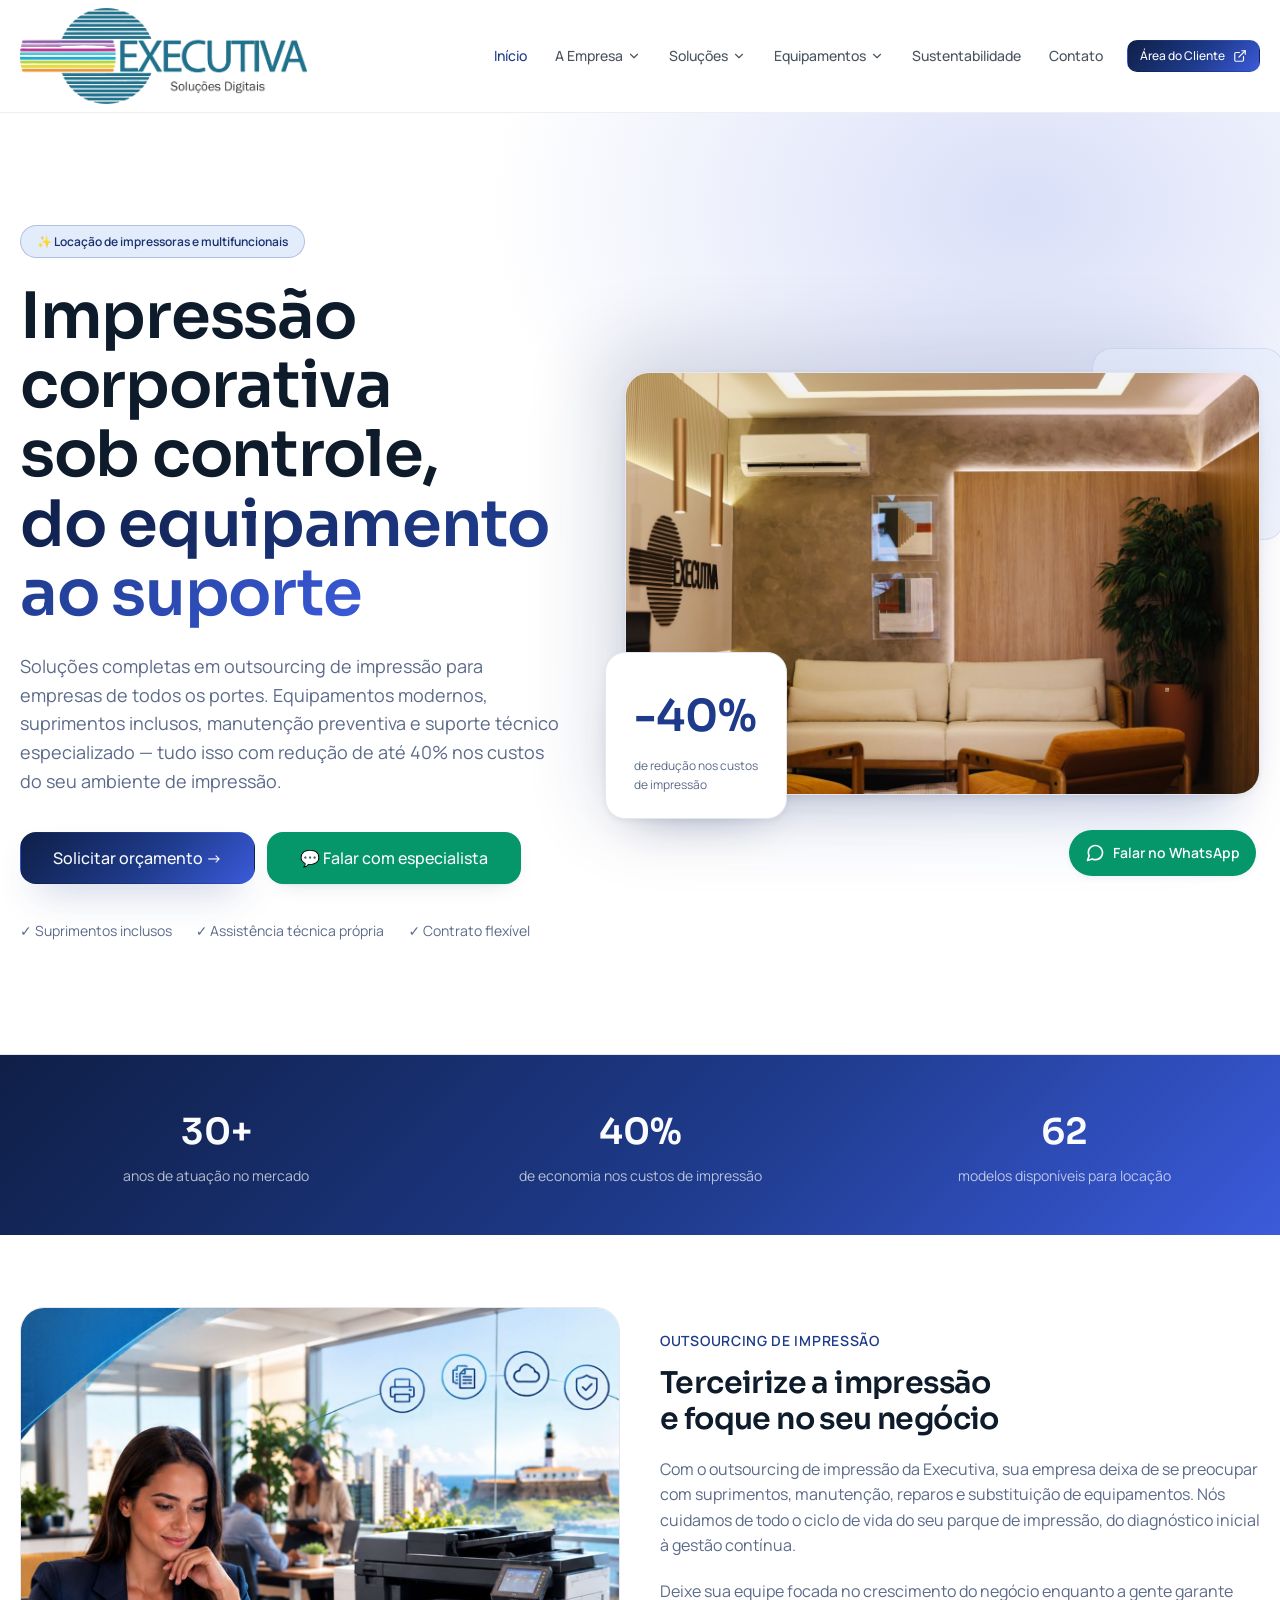
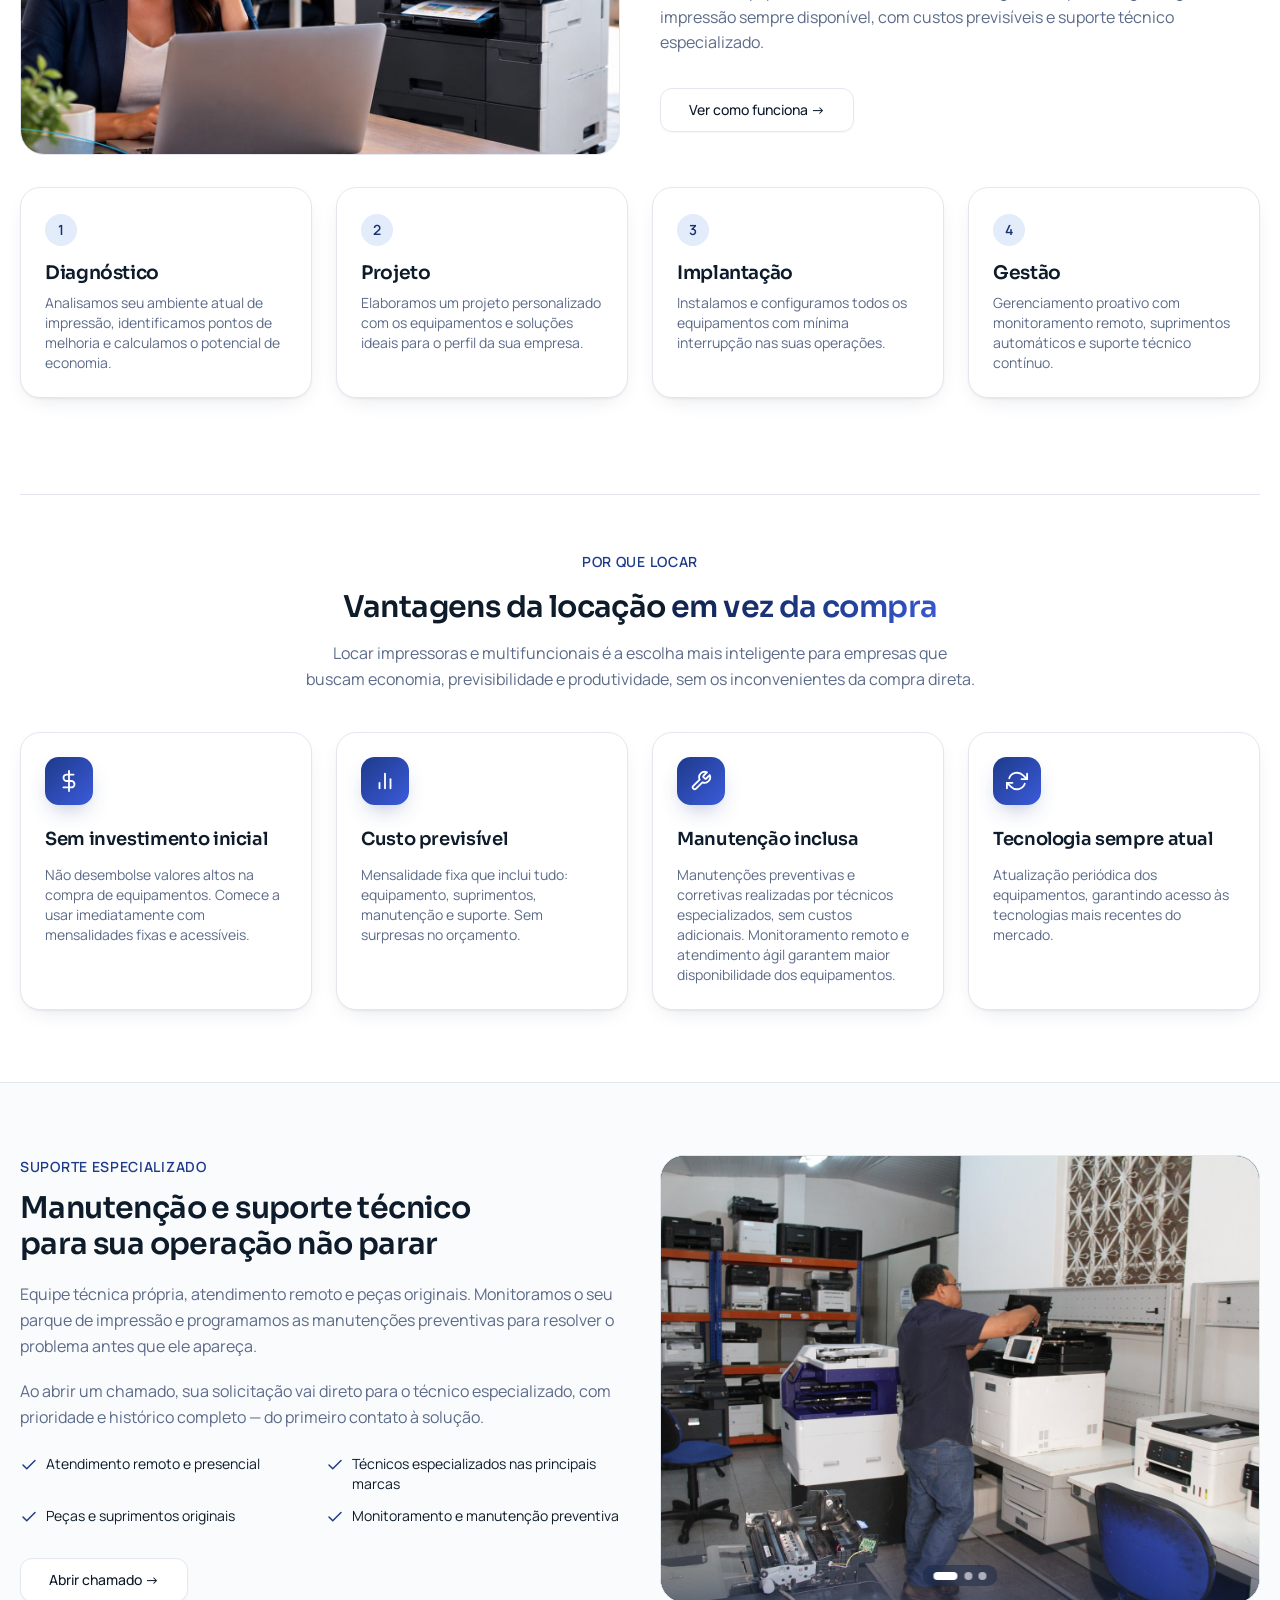
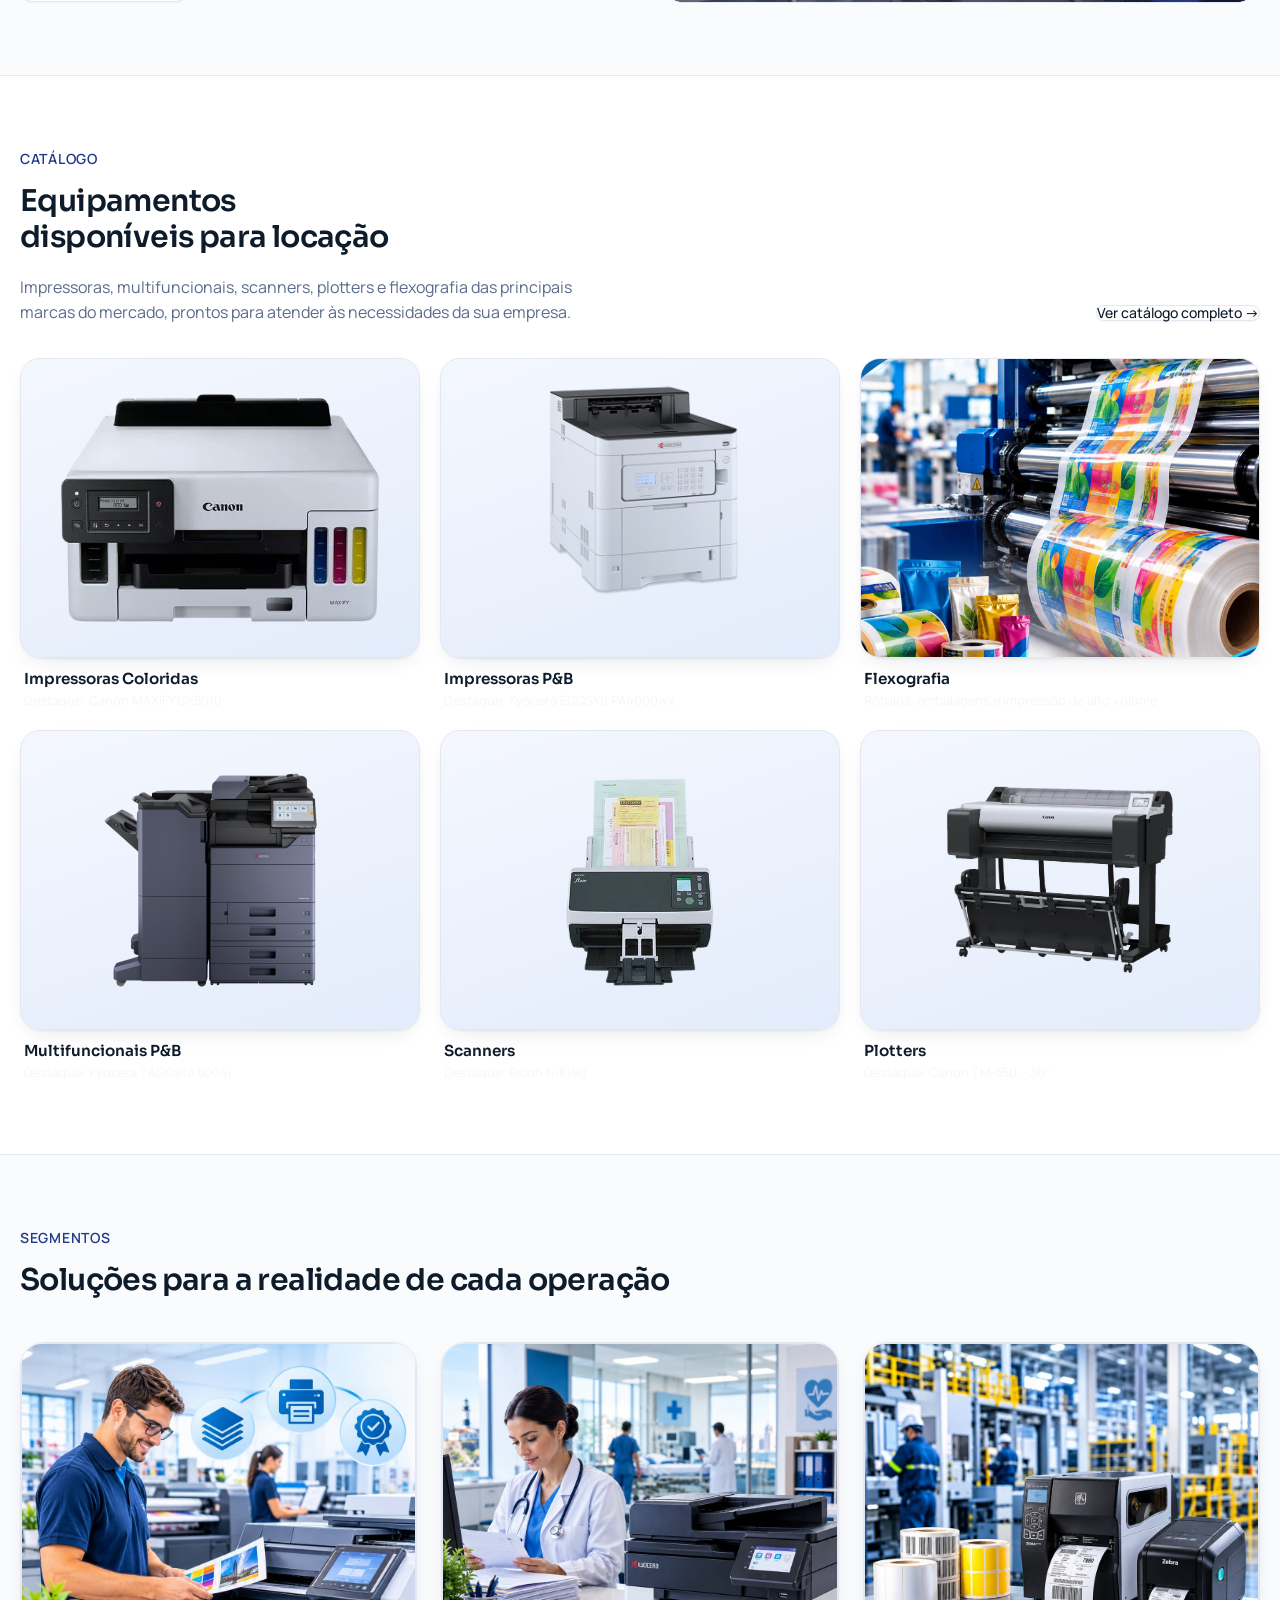
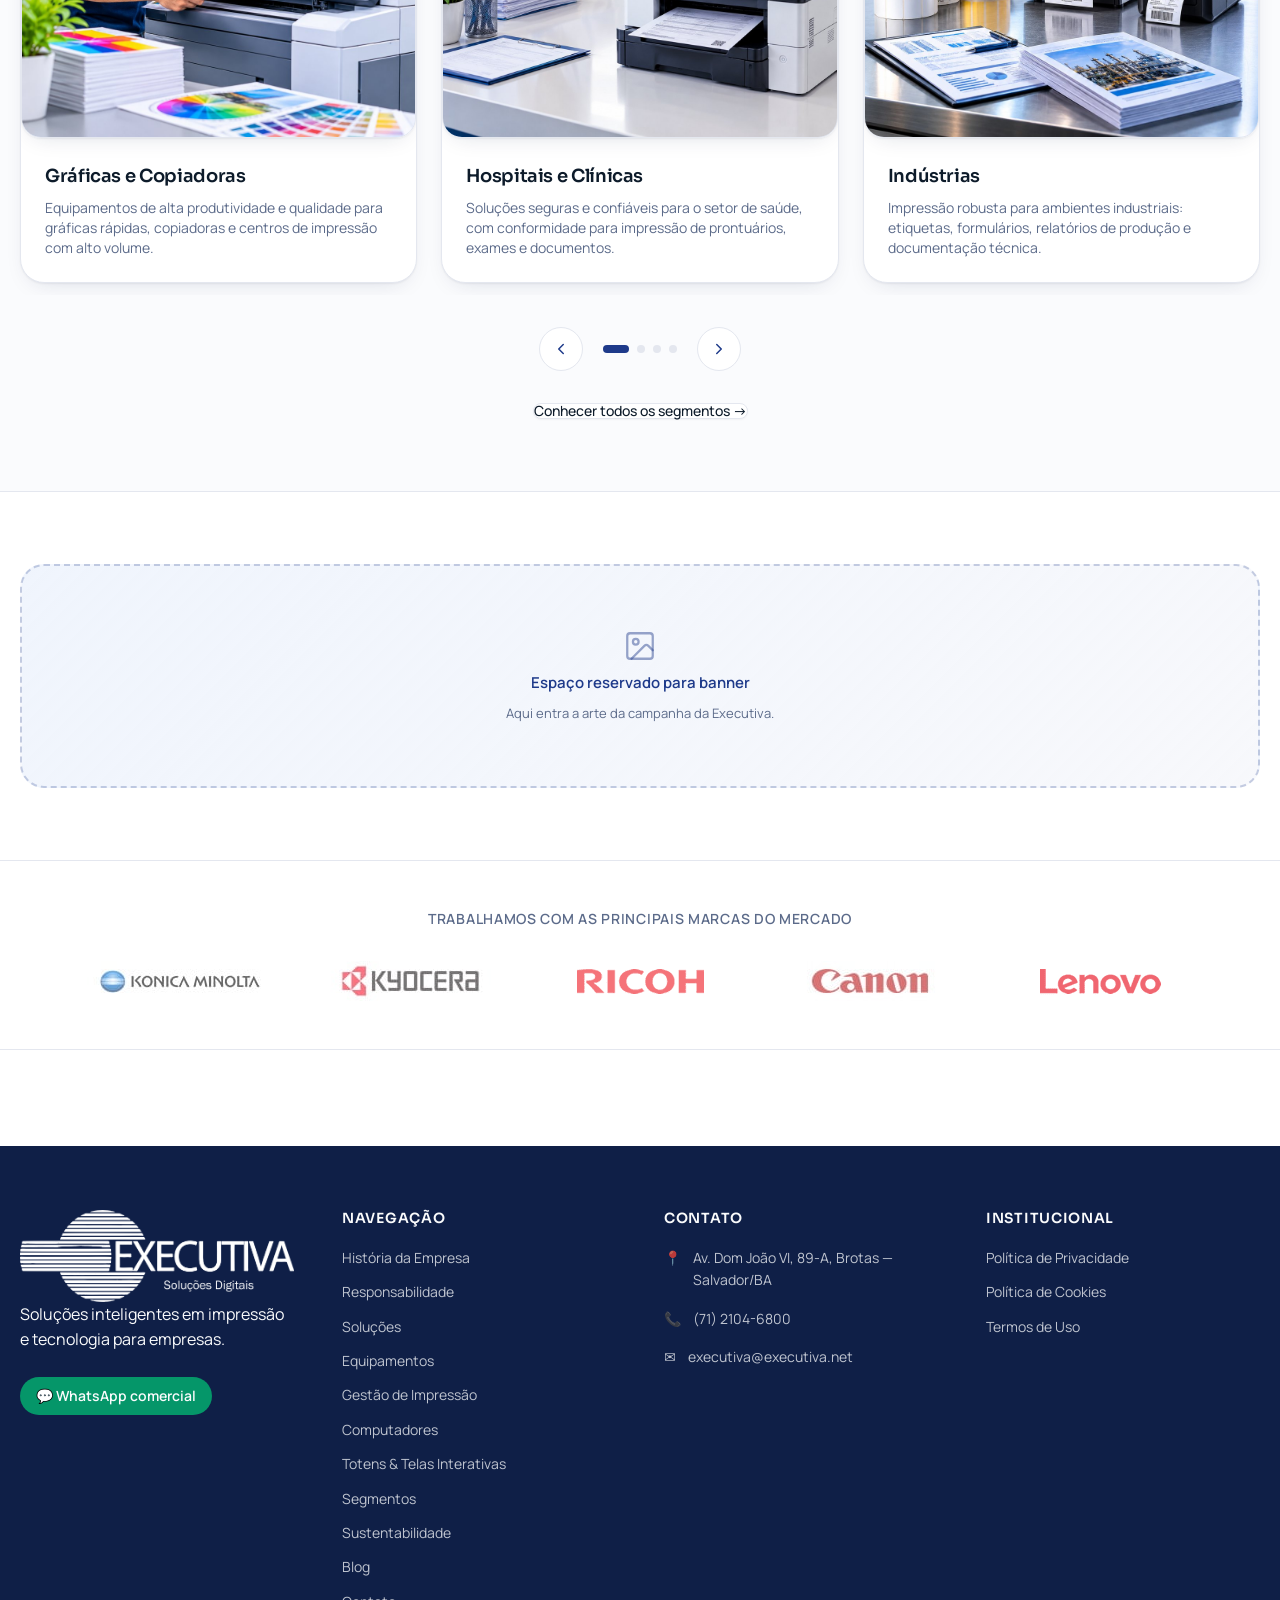
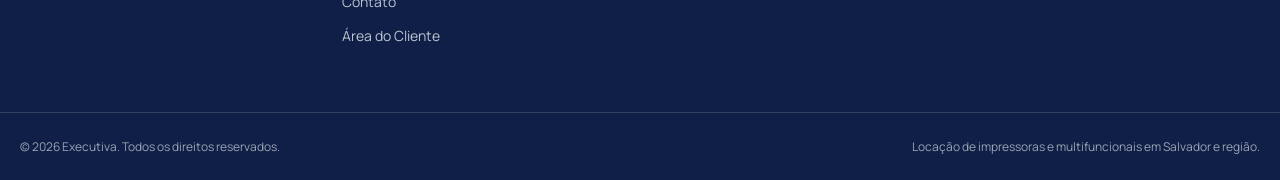
==== commit 6acbbb27: "Home: remove bloco de sustentabilidade e deixa espaco reservado para banner" ====
--- a/index.html
+++ b/index.html
@@ -464,46 +464,11 @@
   </section>
 
   <section class="container section-padded">
-    <div class="grid-2-lg gap-10 items-center">
-      <div class="reveal from-left">
-        <img src="imagens/sustentabilidade.jpg" alt="Sustentabilidade" class="rounded-3xl border w-full mx-auto block object-cover" style="aspect-ratio: 3 / 4; max-width: 24rem">
-      </div>
-      <div class="reveal">
-        <p class="section-eyebrow-lg">🍃 Sustentabilidade</p>
-        <h2 class="mt-5 font-display text-3xl font-semibold sm:text-4xl">Tecnologia com ciclo de vida responsável</h2>
-        <p class="mt-4 text-base text-muted">A Executiva investe em práticas sustentáveis em todas as etapas do processo. Desde a escolha dos equipamentos até a destinação final, garantimos que sua empresa também contribua para um futuro mais verde.</p>
-        <ul class="check-list mt-6">
-          <li>
-            <span class="inline-flex items-center justify-center rounded-full bg-accent text-accent-fg text-xs shrink-0" style="width:1.5rem;height:1.5rem;margin-top:2px">✓</span>
-            <div>
-              <p class="font-medium">Logística reversa de consumíveis</p>
-              <p class="text-sm text-muted">Recolhimento e destinação ambientalmente correta de cartuchos e tonéis vazios.</p>
-            </div>
-          </li>
-          <li>
-            <span class="inline-flex items-center justify-center rounded-full bg-accent text-accent-fg text-xs shrink-0" style="width:1.5rem;height:1.5rem;margin-top:2px">✓</span>
-            <div>
-              <p class="font-medium">Reuso e reciclagem de equipamentos</p>
-              <p class="text-sm text-muted">Equipamentos retirados de circulação passam por processo de recondicionamento ou descarte correto.</p>
-            </div>
-          </li>
-          <li>
-            <span class="inline-flex items-center justify-center rounded-full bg-accent text-accent-fg text-xs shrink-0" style="width:1.5rem;height:1.5rem;margin-top:2px">✓</span>
-            <div>
-              <p class="font-medium">Redução de consumo de papel</p>
-              <p class="text-sm text-muted">Soluções de digitalização e impressão frente-e-verso que reduzem significativamente o uso de papel.</p>
-            </div>
-          </li>
-          <li>
-            <span class="inline-flex items-center justify-center rounded-full bg-accent text-accent-fg text-xs shrink-0" style="width:1.5rem;height:1.5rem;margin-top:2px">✓</span>
-            <div>
-              <p class="font-medium">Equipamentos eficientes em energia</p>
-              <p class="text-sm text-muted">Modelos com certificação energética e modos de economia que reduzem o consumo elétrico.</p>
-            </div>
-          </li>
-        </ul>
-        <a href="sustentabilidade.html" class="btn btn-outline btn-lg mt-8">Ver nossa abordagem →</a>
-      </div>
+    <!-- BANNER: quando a arte estiver pronta, substitua este bloco pela imagem do banner. -->
+    <div class="banner-slot reveal" id="banner-home" style="margin-top:0">
+      <svg width="34" height="34" viewBox="0 0 24 24" fill="none" stroke="currentColor" stroke-width="1.6" stroke-linecap="round" stroke-linejoin="round" aria-hidden="true"><rect x="3" y="3" width="18" height="18" rx="2" ry="2"></rect><circle cx="9" cy="9" r="2"></circle><path d="m21 15-3.086-3.086a2 2 0 0 0-2.828 0L6 21"></path></svg>
+      <p class="banner-slot-title">Espaço reservado para banner</p>
+      <p class="banner-slot-text">Aqui entra a arte da campanha da Executiva.</p>
     </div>
   </section>
 
